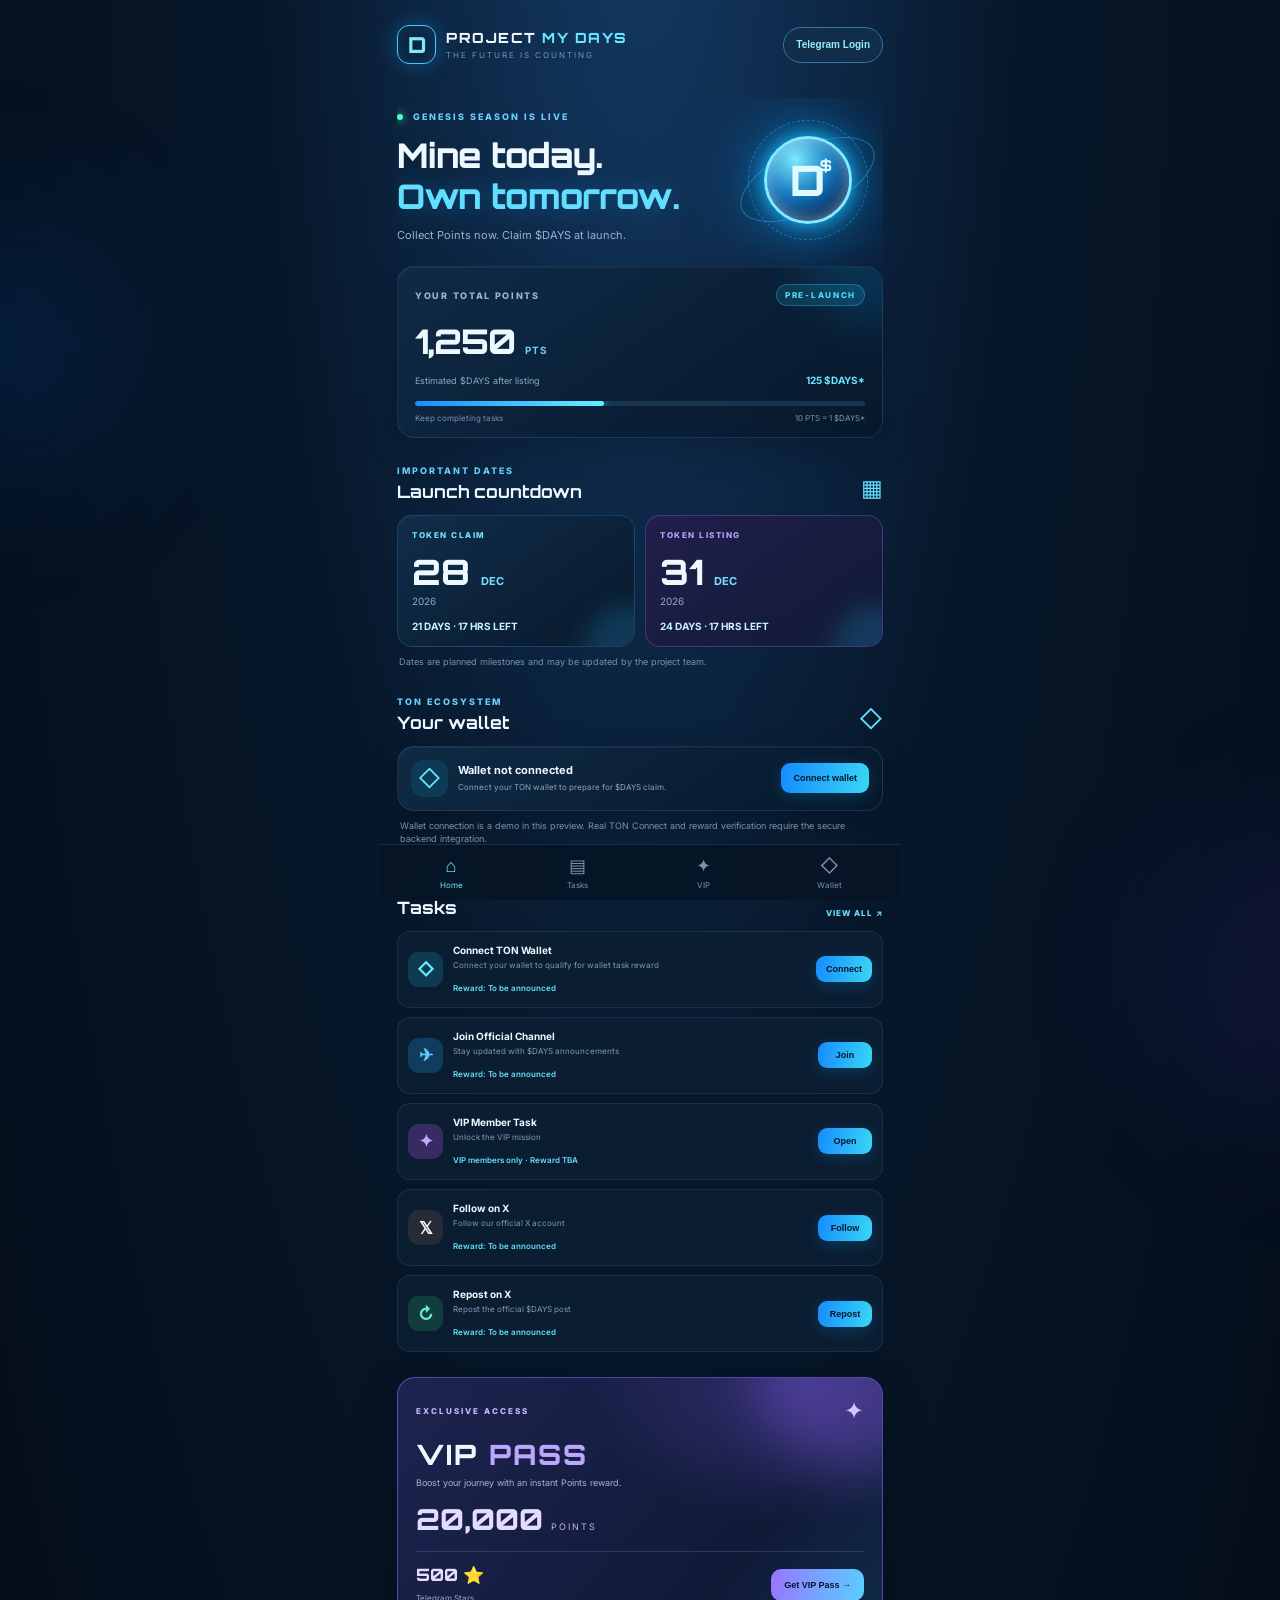
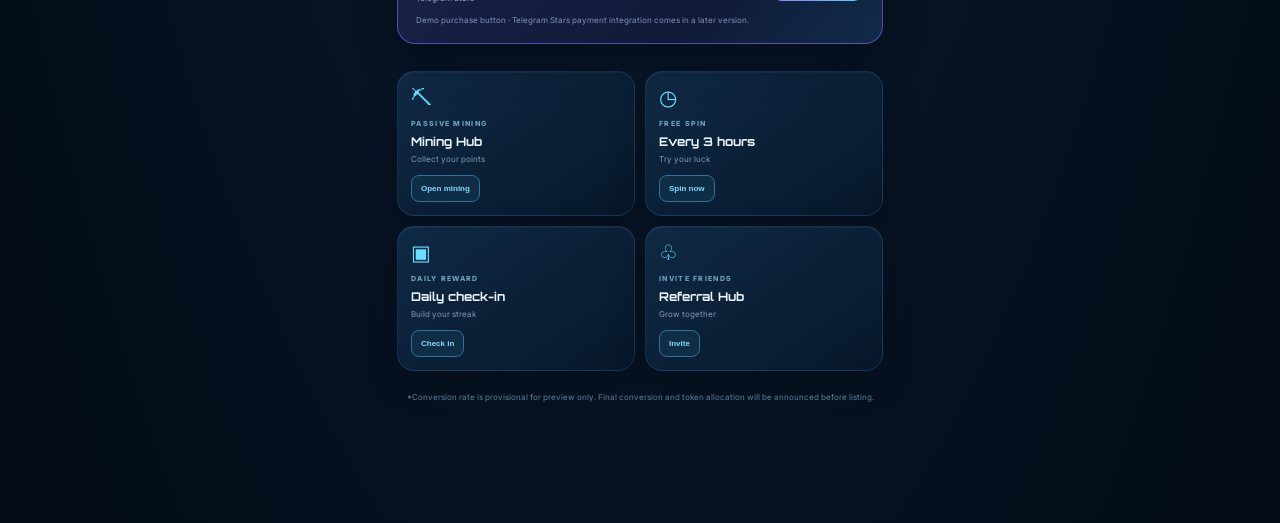
==== index.html @ 52add080 "Add files via upload" ====
<!doctype html>
<html lang="en">
<head>
  <meta charset="utf-8">
  <meta name="viewport" content="width=device-width,initial-scale=1,viewport-fit=cover">
  <meta name="theme-color" content="#071426">
  <title>Project MY DAYS — $DAYS</title>
  <script src="https://telegram.org/js/telegram-web-app.js?65"></script>
  <link rel="preconnect" href="https://fonts.googleapis.com">
  <link rel="preconnect" href="https://fonts.gstatic.com" crossorigin>
  <link href="https://fonts.googleapis.com/css2?family=Orbitron:wght@500;600;700;800&family=Inter:wght@400;500;600;700;800&display=swap" rel="stylesheet">
  <style>
*{box-sizing:border-box} :root{--bg:#061222;--panel:#0b1d33;--panel2:#102743;--line:rgba(105,177,255,.15);--blue:#36baff;--cyan:#64e7ff;--text:#eef8ff;--muted:#91a9c2;--purple:#8c6bff} body{margin:0;background:radial-gradient(ellipse at 50% -10%,#143b66 0%,#07172a 42%,#040c17 100%);color:var(--text);font-family:Inter,Arial,sans-serif;min-height:100vh;overflow-x:hidden}.ambient{position:fixed;border-radius:50%;filter:blur(90px);opacity:.17;pointer-events:none}.ambient-a{width:230px;height:230px;background:#087bff;top:230px;left:-120px}.ambient-b{width:250px;height:250px;background:#5b42e8;right:-150px;top:850px}.app-shell{width:min(100%,520px);margin:auto;padding:18px 17px 100px;position:relative}.topbar{display:flex;align-items:center;justify-content:space-between;margin-bottom:24px}.brand{display:flex;gap:10px;align-items:center}.brand-mark{width:39px;height:39px;border:1px solid #47c9ff;border-radius:12px;display:grid;place-items:center;font:800 22px Orbitron;color:#7ceaff;box-shadow:0 0 22px #16aaff55,inset 0 0 15px #16aaff22}.brand-name{font:800 14px Orbitron;letter-spacing:1.5px}.brand-name span{color:var(--cyan)}.brand-sub{font-size:8px;letter-spacing:2px;color:#7395b7;margin-top:4px}.avatar{width:auto;min-width:76px;height:36px;padding:0 12px;border-radius:20px;border:1px solid #3476a6;background:#102d4a;color:#9beaff;font-size:10px;font-weight:800}.hero{display:flex;align-items:center;min-height:168px;position:relative;overflow:hidden}.hero-copy{z-index:2}.eyebrow{font-size:9px;letter-spacing:2px;font-weight:800;color:#69cfff}.live-dot{display:inline-block;width:6px;height:6px;border-radius:50%;background:#47ffbf;box-shadow:0 0 10px #47ffbf;margin-right:6px}.hero h1{font:800 29px/1.2 Orbitron;margin:13px 0 8px;letter-spacing:-1px}.hero h1 span{color:#62dfff;text-shadow:0 0 25px #25aaff55}.hero p{font-size:11px;color:#9ab2c9}.coin-art{position:absolute;right:-2px;top:4px;width:155px;height:155px;display:grid;place-items:center}.coin{width:88px;height:88px;border-radius:50%;display:grid;place-items:center;position:relative;z-index:2;font:800 42px Orbitron;color:#dffaff;background:radial-gradient(circle at 35% 25%,#7ceaff,#1375bd 45%,#092b5b 75%);border:3px solid #83eaff;box-shadow:0 0 20px #18bfff,0 0 55px #168dff66,inset 0 0 16px #d7fbff88}.coin span{font-size:15px;position:absolute;right:17px;top:17px}.coin-ring{position:absolute;border:1px solid #4acfff66;border-radius:50%;transform:rotate(-25deg)}.ring-one{width:145px;height:65px}.ring-two{width:120px;height:120px;border-style:dashed;animation:spin 18s linear infinite}.coin-glow{position:absolute;width:95px;height:95px;border-radius:50%;background:#00aaff;filter:blur(42px);opacity:.55}@keyframes spin{to{transform:rotate(335deg)}}.panel{background:linear-gradient(145deg,rgba(16,43,70,.96),rgba(7,24,43,.96));border:1px solid var(--line);box-shadow:0 12px 35px #0003,inset 0 1px #ffffff09;border-radius:17px}.balance-card{padding:17px 17px 14px;position:relative;overflow:hidden}.balance-card:after{content:"";position:absolute;width:150px;height:150px;right:-70px;top:-90px;border-radius:50%;background:#00aaff22;filter:blur(20px)}.card-top,.balance-foot,.progress-label{display:flex;justify-content:space-between;align-items:center}.card-top{font-size:9px;letter-spacing:1.7px;color:#9bb5cc;font-weight:800}.pill{font-size:8px;color:#54e3ff;border:1px solid #2da9dc66;padding:5px 8px;border-radius:30px;background:#0d3951}.balance{font:800 34px Orbitron;margin:14px 0 12px;letter-spacing:-1px}.balance small{font:700 10px Inter;color:#6ecfff;letter-spacing:1px}.balance-foot{font-size:9px;color:#8fa9c1}.balance-foot strong{color:#68e5ff;font-size:10px}.progress{height:5px;border-radius:9px;background:#18344e;margin-top:15px;overflow:hidden}.progress i{display:block;height:100%;border-radius:9px;background:linear-gradient(90deg,#168dff,#65f0ff);box-shadow:0 0 12px #39caff}.progress-label{font-size:8px;color:#7895b1;margin-top:7px}.section{margin-top:27px}.section-heading{display:flex;justify-content:space-between;align-items:end;margin-bottom:13px}.section-heading h2{font:700 17px Orbitron;margin:5px 0 0}.calendar-icon,.ton-symbol{font-size:23px;color:#5edfff}.countdown-grid{display:grid;grid-template-columns:1fr 1fr;gap:10px}.date-card{padding:14px;border-radius:15px;position:relative;overflow:hidden;border:1px solid #3c9bdb44;background:linear-gradient(145deg,#102d4a,#09192b)}.date-card:after{content:"";position:absolute;width:90px;height:90px;right:-40px;bottom:-50px;border-radius:50%;background:#28baff33;filter:blur(12px)}.date-card.listing{border-color:#8d70ff55;background:linear-gradient(145deg,#211f4c,#101a34)}.date-label{font-size:8px;font-weight:800;letter-spacing:1.5px;color:#79dfff}.listing .date-label{color:#b4a2ff}.date-day{font:800 35px Orbitron;margin-top:10px}.date-day small{font:700 11px Inter;color:#75dfff}.date-year{font-size:10px;color:#90a9c1;margin-top:1px}.date-count{font-size:10px;color:#c8f5ff;margin-top:13px;font-weight:700}.fineprint,.notice{font-size:9px;color:#7892aa;line-height:1.5}.fineprint{margin:8px 2px}.wallet-card{padding:13px;display:flex;align-items:center;justify-content:space-between;gap:8px}.wallet-left{display:flex;align-items:center;gap:10px;min-width:0}.wallet-icon{width:37px;height:37px;flex-shrink:0;display:grid;place-items:center;border-radius:12px;background:#0d3a55;color:#69e7ff;font-size:22px}.wallet-left strong{display:block;font-size:11px}.wallet-left small{display:block;font-size:8px;color:#8ca6bf;margin-top:5px;line-height:1.4}.primary-btn,.task-btn{border:0;border-radius:9px;padding:10px 12px;background:linear-gradient(100deg,#168bff,#39d7f4);color:#04182b;font-size:9px;font-weight:800;white-space:nowrap;box-shadow:0 4px 15px #0aaaff33}.notice{padding:8px 3px}.view-all{font-size:8px;letter-spacing:1px;color:#6bdfff;text-decoration:none;font-weight:800}.task-list{display:grid;gap:9px}.task-row{display:flex;align-items:center;gap:10px;padding:12px 10px;border-radius:13px;background:#0b1d31;border:1px solid #24435e88}.task-icon{width:35px;height:35px;flex-shrink:0;border-radius:11px;display:grid;place-items:center;font-size:17px;font-weight:800}.wallet-task{background:#0d3c52;color:#63e9ff}.tg-task{background:#103d5d;color:#5ecaff}.vip-task{background:#382b63;color:#c3a8ff}.x-task{background:#252b37;color:#fff}.repost-task{background:#123d3d;color:#69e9c5}.task-info{flex:1;min-width:0}.task-info strong{display:block;font-size:10px}.task-info small{display:block;color:#819bb4;font-size:8px;margin:4px 0;line-height:1.4}.task-info b{font-size:8px;color:#65dfff;font-weight:600}.task-btn{padding:8px 10px;min-width:54px}.vip-card{margin-top:25px;padding:18px;border-radius:18px;position:relative;overflow:hidden;border:1px solid #8a70ff88;background:radial-gradient(ellipse at 85% 5%,#6149b966,transparent 38%),linear-gradient(130deg,#1d2450,#101a37 70%,#102c49);box-shadow:0 15px 40px #0004}.vip-shine{position:absolute;right:-60px;top:-100px;width:190px;height:190px;border-radius:50%;background:#8d65ff44;filter:blur(25px)}.vip-top,.vip-bottom{display:flex;justify-content:space-between;align-items:center;position:relative}.vip-tag{font-size:8px;letter-spacing:2px;color:#c7b9ff;font-weight:800}.vip-star{font-size:24px;color:#d5c5ff}.vip-title{font:800 28px Orbitron;margin-top:12px;letter-spacing:2px}.vip-title span{color:#bca7ff}.vip-card p{font-size:9px;color:#a6b2d0;margin:5px 0 13px}.vip-reward{display:flex;align-items:baseline;gap:8px}.vip-reward strong{font:800 29px Orbitron;color:#e4dcff}.vip-reward span{font-size:9px;letter-spacing:2px;color:#c2b2ff}.vip-bottom{margin-top:14px;padding-top:12px;border-top:1px solid #b5a1ff33}.vip-bottom strong{display:block;font:800 17px Orbitron;color:#e5dcff}.vip-bottom small{font-size:8px;color:#9fa9ca}.vip-button{border:0;border-radius:10px;padding:11px 13px;background:linear-gradient(100deg,#9875ff,#58cfff);font-size:9px;font-weight:800;color:#0a1530}.vip-footnote{font-size:8px;color:#8291b9;margin-top:10px}.mini-grid{display:grid;grid-template-columns:1fr 1fr;gap:10px}.mini-card{padding:13px}.mini-icon{font-size:21px;color:#6bdfff;margin-bottom:9px}.mini-card small{display:block;color:#6d9fbd;font-size:7px;letter-spacing:1.3px;font-weight:800}.mini-card strong{display:block;font:700 12px Orbitron;margin-top:6px}.mini-card span{display:block;font-size:8px;color:#819bb4;margin:5px 0 11px}.outline-btn{background:#102d46;border:1px solid #2e7199;color:#81ddff;border-radius:8px;padding:8px 9px;font-size:8px;font-weight:700}.bottom-nav{position:fixed;bottom:0;left:50%;transform:translateX(-50%);width:min(100%,520px);display:flex;justify-content:space-around;padding:10px 8px calc(10px + env(safe-area-inset-bottom));background:#071526ee;backdrop-filter:blur(18px);border-top:1px solid #3b658455;z-index:5}.bottom-nav a{display:grid;gap:3px;justify-items:center;color:#7792ac;text-decoration:none;font-size:8px;min-width:52px}.bottom-nav a span{font-size:18px}.bottom-nav a.active{color:#6ce4ff}footer{text-align:center;font-size:8px;color:#607d98;line-height:1.5;margin:20px 8px}.toast{position:fixed;bottom:82px;left:50%;transform:translate(-50%,20px);opacity:0;pointer-events:none;background:#153753;border:1px solid #45b9e8;color:#e9faff;border-radius:10px;padding:11px 15px;font-size:10px;z-index:10;transition:.25s;max-width:90%;text-align:center}.toast.show{opacity:1;transform:translate(-50%,0)}.user-line{font-size:9px;color:#8ecfff;text-align:right;margin:-17px 0 15px;min-height:12px}.avatar:disabled{opacity:.65}@media(min-width:520px){.app-shell{padding-top:25px}.hero h1{font-size:34px}}
  
.account-age-card{margin:0 0 20px;padding:14px 15px;border:1px solid rgba(72,190,255,.28);border-radius:15px;background:linear-gradient(135deg,#0d2944,#0a1b30);box-shadow:0 8px 24px #0003}
.account-age-top{display:flex;justify-content:space-between;align-items:center;gap:8px}
.account-age-label{font-size:9px;letter-spacing:1.7px;color:#70d7ff;font-weight:800}
.account-age-est{font-size:8px;color:#f4c978;border:1px solid #8b6b36;border-radius:20px;padding:4px 7px}
.account-age-number{font:800 25px Orbitron,Arial,sans-serif;color:#e9faff;margin:9px 0 3px}
.account-age-number small{font:700 10px Inter,Arial,sans-serif;color:#83cce9}
.account-age-note{font-size:8px;color:#91a9c2;line-height:1.5}

  </style>
</head>
<body>
  <div class="ambient ambient-a"></div><div class="ambient ambient-b"></div>
  <main class="app-shell">
    <header class="topbar">
      <div class="brand"><div class="brand-mark">D</div><div><div class="brand-name">PROJECT <span>MY DAYS</span></div><div class="brand-sub">THE FUTURE IS COUNTING</div></div></div>
      <button class="avatar" id="telegram-login" aria-label="Telegram Login">Telegram Login</button>
    </header>
    <div class="user-line" id="user-line"></div>

    <section class="account-age-card" id="account-age-card" hidden>
      <div class="account-age-top"><span class="account-age-label">TELEGRAM ACCOUNT AGE</span><span class="account-age-est">ID ESTIMATE</span></div>
      <div class="account-age-number" id="account-age-value">Calculating…</div>
      <div class="account-age-note" id="account-age-note">Estimated from public Telegram ID reference points. Not an official Telegram creation date.</div>
    </section>


    <section class="hero">
      <div class="hero-copy"><div class="eyebrow"><span class="live-dot"></span> GENESIS SEASON IS LIVE</div>
        <h1>Mine today.<br><span>Own tomorrow.</span></h1>
        <p>Collect Points now. Claim $DAYS at launch.</p>
      </div>
      <div class="coin-art"><div class="coin-ring ring-one"></div><div class="coin-ring ring-two"></div><div class="coin">D<span>$</span></div><div class="coin-glow"></div></div>
    </section>

    <section class="balance-card panel">
      <div class="card-top"><span>YOUR TOTAL POINTS</span><span class="pill">PRE-LAUNCH</span></div>
      <div class="balance" id="points">1,250 <small>PTS</small></div>
      <div class="balance-foot"><span>Estimated $DAYS after listing</span><strong id="estimate">125 $DAYS*</strong></div>
      <div class="progress"><i style="width:42%"></i></div>
      <div class="progress-label"><span>Keep completing tasks</span><span>10 PTS = 1 $DAYS*</span></div>
    </section>

    <section class="section">
      <div class="section-heading"><div><div class="eyebrow">IMPORTANT DATES</div><h2>Launch countdown</h2></div><span class="calendar-icon">▦</span></div>
      <div class="countdown-grid">
        <article class="date-card claim"><div class="date-label">TOKEN CLAIM</div><div class="date-day">28 <small>DEC</small></div><div class="date-year">2026</div><div class="date-count" id="claim-count">Loading…</div></article>
        <article class="date-card listing"><div class="date-label">TOKEN LISTING</div><div class="date-day">31 <small>DEC</small></div><div class="date-year">2026</div><div class="date-count" id="listing-count">Loading…</div></article>
      </div>
      <p class="fineprint">Dates are planned milestones and may be updated by the project team.</p>
    </section>

    <section class="section" id="wallet">
      <div class="section-heading"><div><div class="eyebrow">TON ECOSYSTEM</div><h2>Your wallet</h2></div><span class="ton-symbol">◇</span></div>
      <div class="wallet-card panel">
        <div class="wallet-left"><div class="wallet-icon">◇</div><div><strong id="wallet-status">Wallet not connected</strong><small id="wallet-address">Connect your TON wallet to prepare for $DAYS claim.</small></div></div>
        <button class="primary-btn" id="wallet-btn">Connect wallet</button>
      </div>
      <div class="notice">Wallet connection is a demo in this preview. Real TON Connect and reward verification require the secure backend integration.</div>
    </section>

    <section class="section">
      <div class="section-heading"><div><div class="eyebrow">EARN MORE</div><h2>Tasks</h2></div><a href="#tasks" class="view-all">VIEW ALL ↗</a></div>
      <div class="task-list" id="tasks">
        <article class="task-row"><div class="task-icon wallet-task">◇</div><div class="task-info"><strong>Connect TON Wallet</strong><small>Connect your wallet to qualify for wallet task reward</small><b>Reward: To be announced</b></div><button class="task-btn" data-task="wallet">Connect</button></article>
        <article class="task-row"><div class="task-icon tg-task">✈</div><div class="task-info"><strong>Join Official Channel</strong><small>Stay updated with $DAYS announcements</small><b>Reward: To be announced</b></div><button class="task-btn" data-task="channel">Join</button></article>
        <article class="task-row"><div class="task-icon vip-task">✦</div><div class="task-info"><strong>VIP Member Task</strong><small>Unlock the VIP mission</small><b>VIP members only · Reward TBA</b></div><button class="task-btn" data-task="vip">Open</button></article>
        <article class="task-row"><div class="task-icon x-task">𝕏</div><div class="task-info"><strong>Follow on X</strong><small>Follow our official X account</small><b>Reward: To be announced</b></div><button class="task-btn" data-task="follow">Follow</button></article>
        <article class="task-row"><div class="task-icon repost-task">↻</div><div class="task-info"><strong>Repost on X</strong><small>Repost the official $DAYS post</small><b>Reward: To be announced</b></div><button class="task-btn" data-task="repost">Repost</button></article>
      </div>
    </section>

    <section class="vip-card" id="vip">
      <div class="vip-shine"></div><div class="vip-top"><span class="vip-tag">EXCLUSIVE ACCESS</span><span class="vip-star">✦</span></div>
      <div class="vip-title">VIP <span>PASS</span></div><p>Boost your journey with an instant Points reward.</p>
      <div class="vip-reward"><strong>20,000</strong><span>POINTS</span></div>
      <div class="vip-bottom"><div><strong>500 ⭐</strong><small>Telegram Stars</small></div><button id="vip-btn" class="vip-button">Get VIP Pass <span>→</span></button></div>
      <div class="vip-footnote">Demo purchase button · Telegram Stars payment integration comes in a later version.</div>
    </section>

    <section class="section mini-grid">
      <article class="mini-card panel"><div class="mini-icon">⛏</div><small>PASSIVE MINING</small><strong>Mining Hub</strong><span>Collect your points</span><button class="outline-btn" data-action="mining">Open mining</button></article>
      <article class="mini-card panel"><div class="mini-icon">◷</div><small>FREE SPIN</small><strong>Every 3 hours</strong><span>Try your luck</span><button class="outline-btn" data-action="spin">Spin now</button></article>
      <article class="mini-card panel"><div class="mini-icon">▣</div><small>DAILY REWARD</small><strong>Daily check-in</strong><span>Build your streak</span><button class="outline-btn" data-action="daily">Check in</button></article>
      <article class="mini-card panel"><div class="mini-icon">♧</div><small>INVITE FRIENDS</small><strong>Referral Hub</strong><span>Grow together</span><button class="outline-btn" data-action="referral">Invite</button></article>
    </section>

    <nav class="bottom-nav"><a class="active" href="#"><span>⌂</span>Home</a><a href="#tasks"><span>▤</span>Tasks</a><a href="#vip"><span>✦</span>VIP</a><a href="#wallet"><span>◇</span>Wallet</a></nav>
    <footer>*Conversion rate is provisional for preview only. Final conversion and token allocation will be announced before listing.</footer>
  </main>
  <div class="toast" id="toast"></div>
  <script>
const $=s=>document.querySelector(s);
let points=Number(localStorage.getItem("days_demo_points")||1250);
function renderPoints(){ $("#points").innerHTML=points.toLocaleString()+" <small>PTS</small>"; $("#estimate").textContent=Math.floor(points/10).toLocaleString()+" $DAYS*"; }
renderPoints();
function countdown(target,el){const d=new Date(target).getTime()-Date.now();if(d<=0){el.textContent="Milestone date reached";return;}const days=Math.floor(d/86400000),hours=Math.floor(d%86400000/3600000);el.textContent=`${days} DAYS · ${hours} HRS LEFT`;}
function updateDates(){countdown("2026-12-28T00:00:00+06:30",$("#claim-count"));countdown("2026-12-31T00:00:00+06:30",$("#listing-count"));}
updateDates();setInterval(updateDates,60000);
let toastTimer;function toast(msg){const t=$("#toast");t.textContent=msg;t.classList.add("show");clearTimeout(toastTimer);toastTimer=setTimeout(()=>t.classList.remove("show"),2600);}
$("#wallet-btn").addEventListener("click",()=>toast("TON Connect will be enabled in the backend integration."));
$("#vip-btn").addEventListener("click",()=>toast("VIP purchase: 500 Telegram Stars · Payment integration coming in a later version."));
document.querySelectorAll("[data-task]").forEach(b=>b.addEventListener("click",()=>{const messages={wallet:"Connect TON Wallet task selected. Real verification will be added later.",channel:"Official Channel link and membership verification will be added later.",vip:"VIP mission details will be available in the next update.",follow:"Official X follow link and verification will be added later.",repost:"Official X repost link and verification will be added later."};toast(messages[b.dataset.task]);}));
document.querySelectorAll("[data-action]").forEach(b=>b.addEventListener("click",()=>toast(({mining:"Mining hub demo selected.",spin:"Free Spin demo selected.",daily:"Daily check-in demo selected.",referral:"Referral hub demo selected."})[b.dataset.action])));

/* Telegram Mini App authentication */
const SUPABASE_FUNCTION_URL="https://ecxhxsbdatsrjgpvtjns.supabase.co/functions/v1/telegram-auth";
const SUPABASE_PUBLISHABLE_KEY="sb_publishable_xSMeJvXQpXE6pGpp6ptmQA_WxICDSo3";
const loginButton=$("#telegram-login");

const userLine=$("#user-line");
const accountAgeCard=$("#account-age-card");
const accountAgeValue=$("#account-age-value");
const accountAgeNote=$("#account-age-note");

function findEstimatedDate(payload){
  const seen=new Set();
  function walk(value){
    if(value==null) return null;
    if(typeof value==="string"){
      const match=value.match(/\b(20\d{2}|19\d{2})-(0[1-9]|1[0-2])-(0[1-9]|[12]\d|3[01])\b/);
      return match ? match[0] : null;
    }
    if(typeof value==="number"){
      if(value>1000000000 && value<1000000000000){
        const d=new Date(value*1000);
        if(!Number.isNaN(d.getTime()) && d.getUTCFullYear()>=2013) return d.toISOString().slice(0,10);
      }
      return null;
    }
    if(typeof value==="object" && !seen.has(value)){
      seen.add(value);
      for(const [key,val] of Object.entries(value)){
        if(/date|created|estimate|result|data|age/i.test(key)){
          const found=walk(val); if(found) return found;
        }
      }
      for(const val of Object.values(value)){
        const found=walk(val); if(found) return found;
      }
    }
    return null;
  }
  return walk(payload);
}

async function showEstimatedAccountAge(userId){
  if(!userId) return;
  accountAgeCard.hidden=false;
  accountAgeValue.textContent="Calculating…";
  accountAgeNote.textContent="Estimating from Telegram User ID reference data.";
  try{
    const apiUrl="https://wizardloop.com/CreationDate/api/?userid="+encodeURIComponent(String(userId));
    const response=await fetch(apiUrl,{method:"GET",headers:{"Accept":"application/json,text/plain"}});
    if(!response.ok) throw new Error("Estimate service unavailable");
    const raw=await response.text();
    let payload=raw;
    try{payload=JSON.parse(raw);}catch(_){}
    const estimatedDate=findEstimatedDate(payload);
    if(!estimatedDate) throw new Error("No estimate returned");
    const created=new Date(estimatedDate+"T00:00:00Z");
    const now=new Date();
    const ageDays=Math.max(0,Math.floor((Date.UTC(now.getUTCFullYear(),now.getUTCMonth(),now.getUTCDate())-created.getTime())/86400000));
    accountAgeValue.innerHTML=ageDays.toLocaleString()+" <small>DAYS</small>";
    accountAgeNote.textContent="Estimated creation date: "+estimatedDate+". This is an ID-based estimate, not an official Telegram date; it may be inaccurate.";
  }catch(error){
    console.warn("Account age estimate unavailable:",error);
    accountAgeValue.textContent="Unavailable";
    accountAgeNote.textContent="Could not retrieve an estimate right now. Your Telegram login is still successful.";
  }
}

function getTelegramApp(){return window.Telegram && window.Telegram.WebApp ? window.Telegram.WebApp : null;}
async function telegramLogin(){
  const tg=getTelegramApp();
  if(!tg || !tg.initData){
    toast("Please open MY DAYS from the Telegram Mini App.");
    return;
  }
  loginButton.disabled=true;
  loginButton.textContent="Checking…";
  try{
    tg.ready();
    const response=await fetch(SUPABASE_FUNCTION_URL,{
      method:"POST",
      headers:{
        "Content-Type":"application/json",
        "apikey":SUPABASE_PUBLISHABLE_KEY
      },
      body:JSON.stringify({initData:tg.initData})
    });
    const result=await response.json().catch(()=>({}));
    if(!response.ok){
      throw new Error(result.error || result.message || "Login failed ("+response.status+")");
    }
    const profile=result.profile || result.user || result.data?.profile || result.data?.user || {};
    const firstName=profile.first_name || profile.firstName || tg.initDataUnsafe?.user?.first_name || "Telegram user";
    const username=profile.username || tg.initDataUnsafe?.user?.username;
    const displayName=username ? firstName+" · @"+username : firstName;
    userLine.textContent="Logged in: "+displayName;
    await showEstimatedAccountAge(profile.telegram_id || profile.id || tg.initDataUnsafe?.user?.id);
    loginButton.textContent="Connected";
    toast("Telegram login successful.");
  }catch(error){
    console.error("Telegram login error:",error);
    toast(error.message || "Telegram login failed. Please try again.");
    loginButton.disabled=false;
    loginButton.textContent="Telegram Login";
  }
}
loginButton.addEventListener("click",telegramLogin);
if(getTelegramApp()){
  const tg=getTelegramApp();
  tg.ready();
  tg.expand();
  if(tg.initData){
    loginButton.textContent="Login to $DAYS";
  }
}
</script>
</body>
</html>
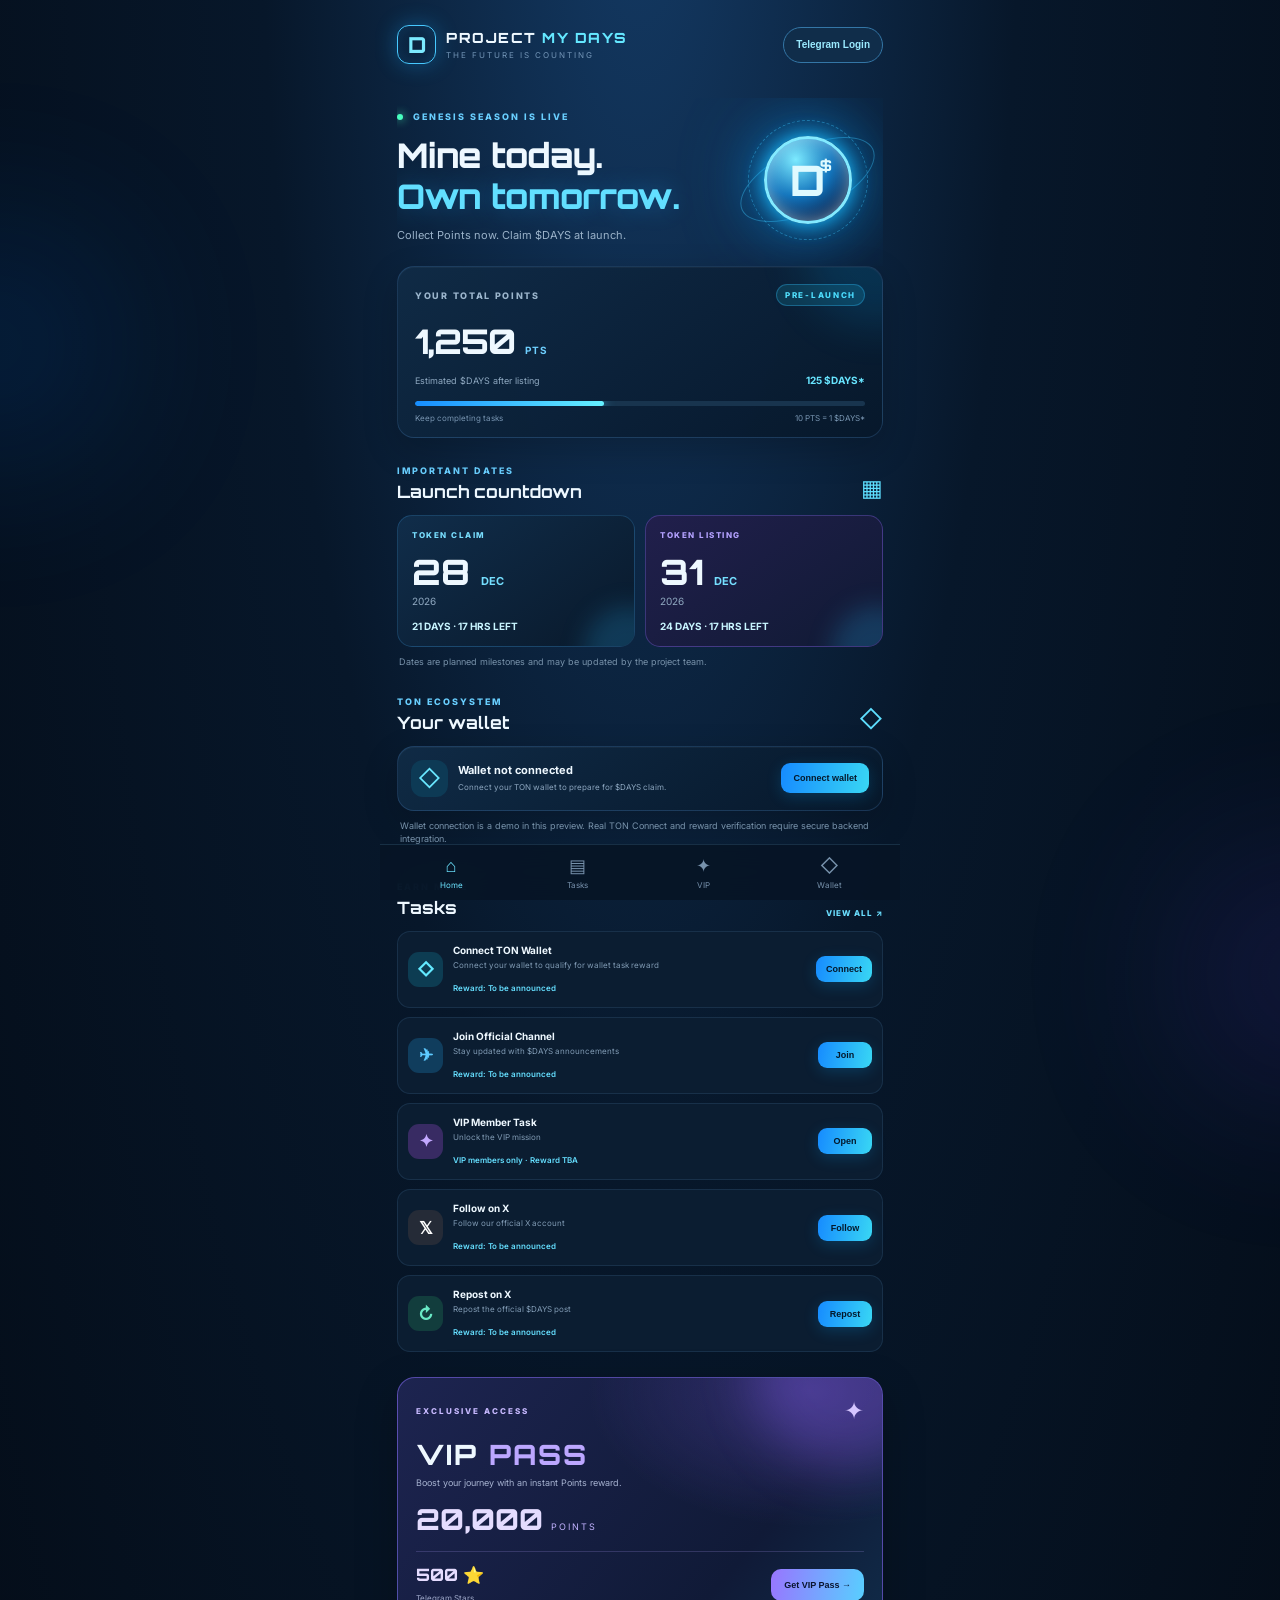
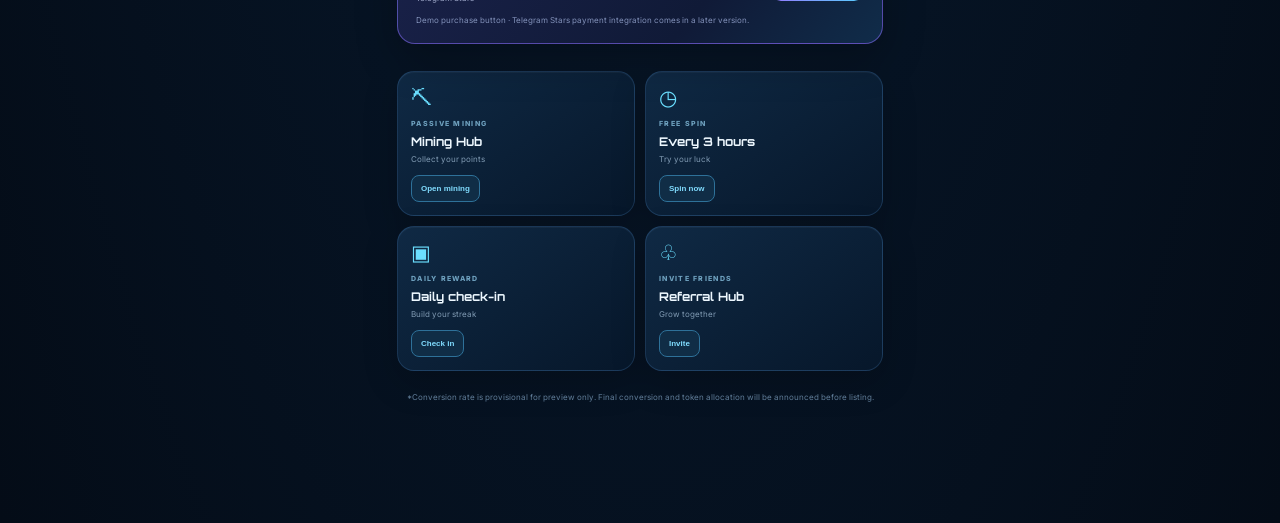
==== commit 5ef79c46: "Add files via upload" ====
--- a/index.html
+++ b/index.html
@@ -1,192 +1,228 @@
 <!doctype html>
 <html lang="en">
 <head>
-  <meta charset="utf-8">
-  <meta name="viewport" content="width=device-width,initial-scale=1,viewport-fit=cover">
-  <meta name="theme-color" content="#071426">
-  <title>Project MY DAYS — $DAYS</title>
-  <script src="https://telegram.org/js/telegram-web-app.js?65"></script>
-  <link rel="preconnect" href="https://fonts.googleapis.com">
-  <link rel="preconnect" href="https://fonts.gstatic.com" crossorigin>
-  <link href="https://fonts.googleapis.com/css2?family=Orbitron:wght@500;600;700;800&family=Inter:wght@400;500;600;700;800&display=swap" rel="stylesheet">
-  <style>
-*{box-sizing:border-box} :root{--bg:#061222;--panel:#0b1d33;--panel2:#102743;--line:rgba(105,177,255,.15);--blue:#36baff;--cyan:#64e7ff;--text:#eef8ff;--muted:#91a9c2;--purple:#8c6bff} body{margin:0;background:radial-gradient(ellipse at 50% -10%,#143b66 0%,#07172a 42%,#040c17 100%);color:var(--text);font-family:Inter,Arial,sans-serif;min-height:100vh;overflow-x:hidden}.ambient{position:fixed;border-radius:50%;filter:blur(90px);opacity:.17;pointer-events:none}.ambient-a{width:230px;height:230px;background:#087bff;top:230px;left:-120px}.ambient-b{width:250px;height:250px;background:#5b42e8;right:-150px;top:850px}.app-shell{width:min(100%,520px);margin:auto;padding:18px 17px 100px;position:relative}.topbar{display:flex;align-items:center;justify-content:space-between;margin-bottom:24px}.brand{display:flex;gap:10px;align-items:center}.brand-mark{width:39px;height:39px;border:1px solid #47c9ff;border-radius:12px;display:grid;place-items:center;font:800 22px Orbitron;color:#7ceaff;box-shadow:0 0 22px #16aaff55,inset 0 0 15px #16aaff22}.brand-name{font:800 14px Orbitron;letter-spacing:1.5px}.brand-name span{color:var(--cyan)}.brand-sub{font-size:8px;letter-spacing:2px;color:#7395b7;margin-top:4px}.avatar{width:auto;min-width:76px;height:36px;padding:0 12px;border-radius:20px;border:1px solid #3476a6;background:#102d4a;color:#9beaff;font-size:10px;font-weight:800}.hero{display:flex;align-items:center;min-height:168px;position:relative;overflow:hidden}.hero-copy{z-index:2}.eyebrow{font-size:9px;letter-spacing:2px;font-weight:800;color:#69cfff}.live-dot{display:inline-block;width:6px;height:6px;border-radius:50%;background:#47ffbf;box-shadow:0 0 10px #47ffbf;margin-right:6px}.hero h1{font:800 29px/1.2 Orbitron;margin:13px 0 8px;letter-spacing:-1px}.hero h1 span{color:#62dfff;text-shadow:0 0 25px #25aaff55}.hero p{font-size:11px;color:#9ab2c9}.coin-art{position:absolute;right:-2px;top:4px;width:155px;height:155px;display:grid;place-items:center}.coin{width:88px;height:88px;border-radius:50%;display:grid;place-items:center;position:relative;z-index:2;font:800 42px Orbitron;color:#dffaff;background:radial-gradient(circle at 35% 25%,#7ceaff,#1375bd 45%,#092b5b 75%);border:3px solid #83eaff;box-shadow:0 0 20px #18bfff,0 0 55px #168dff66,inset 0 0 16px #d7fbff88}.coin span{font-size:15px;position:absolute;right:17px;top:17px}.coin-ring{position:absolute;border:1px solid #4acfff66;border-radius:50%;transform:rotate(-25deg)}.ring-one{width:145px;height:65px}.ring-two{width:120px;height:120px;border-style:dashed;animation:spin 18s linear infinite}.coin-glow{position:absolute;width:95px;height:95px;border-radius:50%;background:#00aaff;filter:blur(42px);opacity:.55}@keyframes spin{to{transform:rotate(335deg)}}.panel{background:linear-gradient(145deg,rgba(16,43,70,.96),rgba(7,24,43,.96));border:1px solid var(--line);box-shadow:0 12px 35px #0003,inset 0 1px #ffffff09;border-radius:17px}.balance-card{padding:17px 17px 14px;position:relative;overflow:hidden}.balance-card:after{content:"";position:absolute;width:150px;height:150px;right:-70px;top:-90px;border-radius:50%;background:#00aaff22;filter:blur(20px)}.card-top,.balance-foot,.progress-label{display:flex;justify-content:space-between;align-items:center}.card-top{font-size:9px;letter-spacing:1.7px;color:#9bb5cc;font-weight:800}.pill{font-size:8px;color:#54e3ff;border:1px solid #2da9dc66;padding:5px 8px;border-radius:30px;background:#0d3951}.balance{font:800 34px Orbitron;margin:14px 0 12px;letter-spacing:-1px}.balance small{font:700 10px Inter;color:#6ecfff;letter-spacing:1px}.balance-foot{font-size:9px;color:#8fa9c1}.balance-foot strong{color:#68e5ff;font-size:10px}.progress{height:5px;border-radius:9px;background:#18344e;margin-top:15px;overflow:hidden}.progress i{display:block;height:100%;border-radius:9px;background:linear-gradient(90deg,#168dff,#65f0ff);box-shadow:0 0 12px #39caff}.progress-label{font-size:8px;color:#7895b1;margin-top:7px}.section{margin-top:27px}.section-heading{display:flex;justify-content:space-between;align-items:end;margin-bottom:13px}.section-heading h2{font:700 17px Orbitron;margin:5px 0 0}.calendar-icon,.ton-symbol{font-size:23px;color:#5edfff}.countdown-grid{display:grid;grid-template-columns:1fr 1fr;gap:10px}.date-card{padding:14px;border-radius:15px;position:relative;overflow:hidden;border:1px solid #3c9bdb44;background:linear-gradient(145deg,#102d4a,#09192b)}.date-card:after{content:"";position:absolute;width:90px;height:90px;right:-40px;bottom:-50px;border-radius:50%;background:#28baff33;filter:blur(12px)}.date-card.listing{border-color:#8d70ff55;background:linear-gradient(145deg,#211f4c,#101a34)}.date-label{font-size:8px;font-weight:800;letter-spacing:1.5px;color:#79dfff}.listing .date-label{color:#b4a2ff}.date-day{font:800 35px Orbitron;margin-top:10px}.date-day small{font:700 11px Inter;color:#75dfff}.date-year{font-size:10px;color:#90a9c1;margin-top:1px}.date-count{font-size:10px;color:#c8f5ff;margin-top:13px;font-weight:700}.fineprint,.notice{font-size:9px;color:#7892aa;line-height:1.5}.fineprint{margin:8px 2px}.wallet-card{padding:13px;display:flex;align-items:center;justify-content:space-between;gap:8px}.wallet-left{display:flex;align-items:center;gap:10px;min-width:0}.wallet-icon{width:37px;height:37px;flex-shrink:0;display:grid;place-items:center;border-radius:12px;background:#0d3a55;color:#69e7ff;font-size:22px}.wallet-left strong{display:block;font-size:11px}.wallet-left small{display:block;font-size:8px;color:#8ca6bf;margin-top:5px;line-height:1.4}.primary-btn,.task-btn{border:0;border-radius:9px;padding:10px 12px;background:linear-gradient(100deg,#168bff,#39d7f4);color:#04182b;font-size:9px;font-weight:800;white-space:nowrap;box-shadow:0 4px 15px #0aaaff33}.notice{padding:8px 3px}.view-all{font-size:8px;letter-spacing:1px;color:#6bdfff;text-decoration:none;font-weight:800}.task-list{display:grid;gap:9px}.task-row{display:flex;align-items:center;gap:10px;padding:12px 10px;border-radius:13px;background:#0b1d31;border:1px solid #24435e88}.task-icon{width:35px;height:35px;flex-shrink:0;border-radius:11px;display:grid;place-items:center;font-size:17px;font-weight:800}.wallet-task{background:#0d3c52;color:#63e9ff}.tg-task{background:#103d5d;color:#5ecaff}.vip-task{background:#382b63;color:#c3a8ff}.x-task{background:#252b37;color:#fff}.repost-task{background:#123d3d;color:#69e9c5}.task-info{flex:1;min-width:0}.task-info strong{display:block;font-size:10px}.task-info small{display:block;color:#819bb4;font-size:8px;margin:4px 0;line-height:1.4}.task-info b{font-size:8px;color:#65dfff;font-weight:600}.task-btn{padding:8px 10px;min-width:54px}.vip-card{margin-top:25px;padding:18px;border-radius:18px;position:relative;overflow:hidden;border:1px solid #8a70ff88;background:radial-gradient(ellipse at 85% 5%,#6149b966,transparent 38%),linear-gradient(130deg,#1d2450,#101a37 70%,#102c49);box-shadow:0 15px 40px #0004}.vip-shine{position:absolute;right:-60px;top:-100px;width:190px;height:190px;border-radius:50%;background:#8d65ff44;filter:blur(25px)}.vip-top,.vip-bottom{display:flex;justify-content:space-between;align-items:center;position:relative}.vip-tag{font-size:8px;letter-spacing:2px;color:#c7b9ff;font-weight:800}.vip-star{font-size:24px;color:#d5c5ff}.vip-title{font:800 28px Orbitron;margin-top:12px;letter-spacing:2px}.vip-title span{color:#bca7ff}.vip-card p{font-size:9px;color:#a6b2d0;margin:5px 0 13px}.vip-reward{display:flex;align-items:baseline;gap:8px}.vip-reward strong{font:800 29px Orbitron;color:#e4dcff}.vip-reward span{font-size:9px;letter-spacing:2px;color:#c2b2ff}.vip-bottom{margin-top:14px;padding-top:12px;border-top:1px solid #b5a1ff33}.vip-bottom strong{display:block;font:800 17px Orbitron;color:#e5dcff}.vip-bottom small{font-size:8px;color:#9fa9ca}.vip-button{border:0;border-radius:10px;padding:11px 13px;background:linear-gradient(100deg,#9875ff,#58cfff);font-size:9px;font-weight:800;color:#0a1530}.vip-footnote{font-size:8px;color:#8291b9;margin-top:10px}.mini-grid{display:grid;grid-template-columns:1fr 1fr;gap:10px}.mini-card{padding:13px}.mini-icon{font-size:21px;color:#6bdfff;margin-bottom:9px}.mini-card small{display:block;color:#6d9fbd;font-size:7px;letter-spacing:1.3px;font-weight:800}.mini-card strong{display:block;font:700 12px Orbitron;margin-top:6px}.mini-card span{display:block;font-size:8px;color:#819bb4;margin:5px 0 11px}.outline-btn{background:#102d46;border:1px solid #2e7199;color:#81ddff;border-radius:8px;padding:8px 9px;font-size:8px;font-weight:700}.bottom-nav{position:fixed;bottom:0;left:50%;transform:translateX(-50%);width:min(100%,520px);display:flex;justify-content:space-around;padding:10px 8px calc(10px + env(safe-area-inset-bottom));background:#071526ee;backdrop-filter:blur(18px);border-top:1px solid #3b658455;z-index:5}.bottom-nav a{display:grid;gap:3px;justify-items:center;color:#7792ac;text-decoration:none;font-size:8px;min-width:52px}.bottom-nav a span{font-size:18px}.bottom-nav a.active{color:#6ce4ff}footer{text-align:center;font-size:8px;color:#607d98;line-height:1.5;margin:20px 8px}.toast{position:fixed;bottom:82px;left:50%;transform:translate(-50%,20px);opacity:0;pointer-events:none;background:#153753;border:1px solid #45b9e8;color:#e9faff;border-radius:10px;padding:11px 15px;font-size:10px;z-index:10;transition:.25s;max-width:90%;text-align:center}.toast.show{opacity:1;transform:translate(-50%,0)}.user-line{font-size:9px;color:#8ecfff;text-align:right;margin:-17px 0 15px;min-height:12px}.avatar:disabled{opacity:.65}@media(min-width:520px){.app-shell{padding-top:25px}.hero h1{font-size:34px}}
-  
+<meta charset="utf-8">
+<meta name="viewport" content="width=device-width,initial-scale=1,viewport-fit=cover">
+<meta name="theme-color" content="#071426">
+<title>Project MY DAYS — $DAYS</title>
+<script src="https://telegram.org/js/telegram-web-app.js?65"></script>
+<link rel="preconnect" href="https://fonts.googleapis.com">
+<link rel="preconnect" href="https://fonts.gstatic.com" crossorigin>
+<link href="https://fonts.googleapis.com/css2?family=Orbitron:wght@500;600;700;800&family=Inter:wght@400;500;600;700;800&display=swap" rel="stylesheet">
+<style>
+*{box-sizing:border-box}
+:root{--bg:#061222;--panel:#0b1d33;--line:rgba(105,177,255,.18);--blue:#36baff;--cyan:#64e7ff;--text:#eef8ff;--muted:#91a9c2;--purple:#8c6bff}
+body{margin:0;background:radial-gradient(ellipse at 50% -10%,#143b66 0%,#07172a 42%,#040c17 100%);color:var(--text);font-family:Inter,Arial,sans-serif;min-height:100vh;overflow-x:hidden}
+.ambient{position:fixed;border-radius:50%;filter:blur(90px);opacity:.17;pointer-events:none}.ambient-a{width:230px;height:230px;background:#087bff;top:230px;left:-120px}.ambient-b{width:250px;height:250px;background:#5b42e8;right:-150px;top:850px}
+.app-shell{width:min(100%,520px);margin:auto;padding:18px 17px 100px;position:relative}
+.topbar{display:flex;align-items:center;justify-content:space-between;margin-bottom:24px}.brand{display:flex;gap:10px;align-items:center}.brand-mark{width:39px;height:39px;border:1px solid #47c9ff;border-radius:12px;display:grid;place-items:center;font:800 22px Orbitron;color:#7ceaff;box-shadow:0 0 22px #16aaff55,inset 0 0 15px #16aaff22}.brand-name{font:800 14px Orbitron;letter-spacing:1.5px}.brand-name span{color:var(--cyan)}.brand-sub{font-size:8px;letter-spacing:2px;color:#7395b7;margin-top:4px}
+.avatar{min-width:82px;height:36px;padding:0 12px;border-radius:20px;border:1px solid #3476a6;background:#102d4a;color:#9beaff;font-size:10px;font-weight:800}.avatar:disabled{opacity:.65}
+.user-line{font-size:9px;color:#8ecfff;text-align:right;margin:-17px 0 15px;min-height:12px}
 .account-age-card{margin:0 0 20px;padding:14px 15px;border:1px solid rgba(72,190,255,.28);border-radius:15px;background:linear-gradient(135deg,#0d2944,#0a1b30);box-shadow:0 8px 24px #0003}
-.account-age-top{display:flex;justify-content:space-between;align-items:center;gap:8px}
-.account-age-label{font-size:9px;letter-spacing:1.7px;color:#70d7ff;font-weight:800}
-.account-age-est{font-size:8px;color:#f4c978;border:1px solid #8b6b36;border-radius:20px;padding:4px 7px}
-.account-age-number{font:800 25px Orbitron,Arial,sans-serif;color:#e9faff;margin:9px 0 3px}
-.account-age-number small{font:700 10px Inter,Arial,sans-serif;color:#83cce9}
-.account-age-note{font-size:8px;color:#91a9c2;line-height:1.5}
-
-  </style>
+.account-age-top{display:flex;justify-content:space-between;align-items:center;gap:8px}.account-age-label{font-size:9px;letter-spacing:1.7px;color:#70d7ff;font-weight:800}.account-age-est{font-size:8px;color:#f4c978;border:1px solid #8b6b36;border-radius:20px;padding:4px 7px}.account-age-number{font:800 25px Orbitron,Arial,sans-serif;color:#e9faff;margin:9px 0 3px}.account-age-number small{font:700 10px Inter,Arial,sans-serif;color:#83cce9}.account-age-note{font-size:8px;color:#91a9c2;line-height:1.5}
+.hero{display:flex;align-items:center;min-height:168px;position:relative;overflow:hidden}.hero-copy{z-index:2}.eyebrow{font-size:9px;letter-spacing:2px;font-weight:800;color:#69cfff}.live-dot{display:inline-block;width:6px;height:6px;border-radius:50%;background:#47ffbf;box-shadow:0 0 10px #47ffbf;margin-right:6px}.hero h1{font:800 29px/1.2 Orbitron;margin:13px 0 8px;letter-spacing:-1px}.hero h1 span{color:#62dfff;text-shadow:0 0 25px #25aaff55}.hero p{font-size:11px;color:#9ab2c9}
+.coin-art{position:absolute;right:-2px;top:4px;width:155px;height:155px;display:grid;place-items:center}.coin{width:88px;height:88px;border-radius:50%;display:grid;place-items:center;position:relative;z-index:2;font:800 42px Orbitron;color:#dffaff;background:radial-gradient(circle at 35% 25%,#7ceaff,#1375bd 45%,#092b5b 75%);border:3px solid #83eaff;box-shadow:0 0 20px #18bfff,0 0 55px #168dff66,inset 0 0 16px #d7fbff88}.coin span{font-size:15px;position:absolute;right:17px;top:17px}.coin-ring{position:absolute;border:1px solid #4acfff66;border-radius:50%;transform:rotate(-25deg)}.ring-one{width:145px;height:65px}.ring-two{width:120px;height:120px;border-style:dashed;animation:spin 18s linear infinite}.coin-glow{position:absolute;width:95px;height:95px;border-radius:50%;background:#00aaff;filter:blur(42px);opacity:.55}@keyframes spin{to{transform:rotate(335deg)}}
+.panel{background:linear-gradient(145deg,rgba(16,43,70,.96),rgba(7,24,43,.96));border:1px solid var(--line);box-shadow:0 12px 35px #0003,inset 0 1px #ffffff09;border-radius:17px}.balance-card{padding:17px 17px 14px;position:relative;overflow:hidden}.balance-card:after{content:"";position:absolute;width:150px;height:150px;right:-70px;top:-90px;border-radius:50%;background:#00aaff22;filter:blur(20px)}.card-top,.balance-foot,.progress-label{display:flex;justify-content:space-between;align-items:center}.card-top{font-size:9px;letter-spacing:1.7px;color:#9bb5cc;font-weight:800}.pill{font-size:8px;color:#54e3ff;border:1px solid #2da9dc66;padding:5px 8px;border-radius:30px;background:#0d3951}.balance{font:800 34px Orbitron;margin:14px 0 12px;letter-spacing:-1px}.balance small{font:700 10px Inter;color:#6ecfff;letter-spacing:1px}.balance-foot{font-size:9px;color:#8fa9c1}.balance-foot strong{color:#68e5ff;font-size:10px}.progress{height:5px;border-radius:9px;background:#18344e;margin-top:15px;overflow:hidden}.progress i{display:block;height:100%;border-radius:9px;background:linear-gradient(90deg,#168dff,#65f0ff);box-shadow:0 0 12px #39caff}.progress-label{font-size:8px;color:#7895b1;margin-top:7px}
+.section{margin-top:27px}.section-heading{display:flex;justify-content:space-between;align-items:end;margin-bottom:13px}.section-heading h2{font:700 17px Orbitron;margin:5px 0 0}.calendar-icon,.ton-symbol{font-size:23px;color:#5edfff}.countdown-grid{display:grid;grid-template-columns:1fr 1fr;gap:10px}.date-card{padding:14px;border-radius:15px;position:relative;overflow:hidden;border:1px solid #3c9bdb44;background:linear-gradient(145deg,#102d4a,#09192b)}.date-card:after{content:"";position:absolute;width:90px;height:90px;right:-40px;bottom:-50px;border-radius:50%;background:#28baff33;filter:blur(12px)}.date-card.listing{border-color:#8d70ff55;background:linear-gradient(145deg,#211f4c,#101a34)}.date-label{font-size:8px;font-weight:800;letter-spacing:1.5px;color:#79dfff}.listing .date-label{color:#b4a2ff}.date-day{font:800 35px Orbitron;margin-top:10px}.date-day small{font:700 11px Inter;color:#75dfff}.date-year{font-size:10px;color:#90a9c1;margin-top:1px}.date-count{font-size:10px;color:#c8f5ff;margin-top:13px;font-weight:700}.fineprint,.notice{font-size:9px;color:#7892aa;line-height:1.5}.fineprint{margin:8px 2px}
+.wallet-card{padding:13px;display:flex;align-items:center;justify-content:space-between;gap:8px}.wallet-left{display:flex;align-items:center;gap:10px;min-width:0}.wallet-icon{width:37px;height:37px;flex-shrink:0;display:grid;place-items:center;border-radius:12px;background:#0d3a55;color:#69e7ff;font-size:22px}.wallet-left strong{display:block;font-size:11px}.wallet-left small{display:block;font-size:8px;color:#8ca6bf;margin-top:5px;line-height:1.4}.primary-btn,.task-btn{border:0;border-radius:9px;padding:10px 12px;background:linear-gradient(100deg,#168bff,#39d7f4);color:#04182b;font-size:9px;font-weight:800;white-space:nowrap;box-shadow:0 4px 15px #0aaaff33}.notice{padding:8px 3px}.view-all{font-size:8px;letter-spacing:1px;color:#6bdfff;text-decoration:none;font-weight:800}
+.task-list{display:grid;gap:9px}.task-row{display:flex;align-items:center;gap:10px;padding:12px 10px;border-radius:13px;background:#0b1d31;border:1px solid #24435e88}.task-icon{width:35px;height:35px;flex-shrink:0;border-radius:11px;display:grid;place-items:center;font-size:17px;font-weight:800}.wallet-task{background:#0d3c52;color:#63e9ff}.tg-task{background:#103d5d;color:#5ecaff}.vip-task{background:#382b63;color:#c3a8ff}.x-task{background:#252b37;color:#fff}.repost-task{background:#123d3d;color:#69e9c5}.task-info{flex:1;min-width:0}.task-info strong{display:block;font-size:10px}.task-info small{display:block;color:#819bb4;font-size:8px;margin:4px 0;line-height:1.4}.task-info b{font-size:8px;color:#65dfff;font-weight:600}.task-btn{padding:8px 10px;min-width:54px}
+.vip-card{margin-top:25px;padding:18px;border-radius:18px;position:relative;overflow:hidden;border:1px solid #8a70ff88;background:radial-gradient(ellipse at 85% 5%,#6149b966,transparent 38%),linear-gradient(130deg,#1d2450,#101a37 70%,#102c49);box-shadow:0 15px 40px #0004}.vip-shine{position:absolute;right:-60px;top:-100px;width:190px;height:190px;border-radius:50%;background:#8d65ff44;filter:blur(25px)}.vip-top,.vip-bottom{display:flex;justify-content:space-between;align-items:center;position:relative}.vip-tag{font-size:8px;letter-spacing:2px;color:#c7b9ff;font-weight:800}.vip-star{font-size:24px;color:#d5c5ff}.vip-title{font:800 28px Orbitron;margin-top:12px;letter-spacing:2px}.vip-title span{color:#bca7ff}.vip-card p{font-size:9px;color:#a6b2d0;margin:5px 0 13px}.vip-reward{display:flex;align-items:baseline;gap:8px}.vip-reward strong{font:800 29px Orbitron;color:#e4dcff}.vip-reward span{font-size:9px;letter-spacing:2px;color:#c2b2ff}.vip-bottom{margin-top:14px;padding-top:12px;border-top:1px solid #b5a1ff33}.vip-bottom strong{display:block;font:800 17px Orbitron;color:#e5dcff}.vip-bottom small{font-size:8px;color:#9fa9ca}.vip-button{border:0;border-radius:10px;padding:11px 13px;background:linear-gradient(100deg,#9875ff,#58cfff);font-size:9px;font-weight:800;color:#0a1530}.vip-footnote{font-size:8px;color:#8291b9;margin-top:10px}
+.mini-grid{display:grid;grid-template-columns:1fr 1fr;gap:10px}.mini-card{padding:13px}.mini-icon{font-size:21px;color:#6bdfff;margin-bottom:9px}.mini-card small{display:block;color:#6d9fbd;font-size:7px;letter-spacing:1.3px;font-weight:800}.mini-card strong{display:block;font:700 12px Orbitron;margin-top:6px}.mini-card span{display:block;font-size:8px;color:#819bb4;margin:5px 0 11px}.outline-btn{background:#102d46;border:1px solid #2e7199;color:#81ddff;border-radius:8px;padding:8px 9px;font-size:8px;font-weight:700}
+.bottom-nav{position:fixed;bottom:0;left:50%;transform:translateX(-50%);width:min(100%,520px);display:flex;justify-content:space-around;padding:10px 8px calc(10px + env(safe-area-inset-bottom));background:#071526ee;backdrop-filter:blur(18px);border-top:1px solid #3b658455;z-index:5}.bottom-nav a{display:grid;gap:3px;justify-items:center;color:#7792ac;text-decoration:none;font-size:8px;min-width:52px}.bottom-nav a span{font-size:18px}.bottom-nav a.active{color:#6ce4ff}
+footer{text-align:center;font-size:8px;color:#607d98;line-height:1.5;margin:20px 8px}.toast{position:fixed;bottom:82px;left:50%;transform:translate(-50%,20px);opacity:0;pointer-events:none;background:#153753;border:1px solid #45b9e8;color:#e9faff;border-radius:10px;padding:11px 15px;font-size:10px;z-index:10;transition:.25s;max-width:90%;text-align:center}.toast.show{opacity:1;transform:translate(-50%,0)}
+@media(min-width:520px){.app-shell{padding-top:25px}.hero h1{font-size:34px}}
+</style>
 </head>
 <body>
-  <div class="ambient ambient-a"></div><div class="ambient ambient-b"></div>
-  <main class="app-shell">
-    <header class="topbar">
-      <div class="brand"><div class="brand-mark">D</div><div><div class="brand-name">PROJECT <span>MY DAYS</span></div><div class="brand-sub">THE FUTURE IS COUNTING</div></div></div>
-      <button class="avatar" id="telegram-login" aria-label="Telegram Login">Telegram Login</button>
-    </header>
-    <div class="user-line" id="user-line"></div>
-
-    <section class="account-age-card" id="account-age-card" hidden>
-      <div class="account-age-top"><span class="account-age-label">TELEGRAM ACCOUNT AGE</span><span class="account-age-est">ID ESTIMATE</span></div>
-      <div class="account-age-number" id="account-age-value">Calculating…</div>
-      <div class="account-age-note" id="account-age-note">Estimated from public Telegram ID reference points. Not an official Telegram creation date.</div>
-    </section>
-
-
-    <section class="hero">
-      <div class="hero-copy"><div class="eyebrow"><span class="live-dot"></span> GENESIS SEASON IS LIVE</div>
-        <h1>Mine today.<br><span>Own tomorrow.</span></h1>
-        <p>Collect Points now. Claim $DAYS at launch.</p>
-      </div>
-      <div class="coin-art"><div class="coin-ring ring-one"></div><div class="coin-ring ring-two"></div><div class="coin">D<span>$</span></div><div class="coin-glow"></div></div>
-    </section>
-
-    <section class="balance-card panel">
-      <div class="card-top"><span>YOUR TOTAL POINTS</span><span class="pill">PRE-LAUNCH</span></div>
-      <div class="balance" id="points">1,250 <small>PTS</small></div>
-      <div class="balance-foot"><span>Estimated $DAYS after listing</span><strong id="estimate">125 $DAYS*</strong></div>
-      <div class="progress"><i style="width:42%"></i></div>
-      <div class="progress-label"><span>Keep completing tasks</span><span>10 PTS = 1 $DAYS*</span></div>
-    </section>
-
-    <section class="section">
-      <div class="section-heading"><div><div class="eyebrow">IMPORTANT DATES</div><h2>Launch countdown</h2></div><span class="calendar-icon">▦</span></div>
-      <div class="countdown-grid">
-        <article class="date-card claim"><div class="date-label">TOKEN CLAIM</div><div class="date-day">28 <small>DEC</small></div><div class="date-year">2026</div><div class="date-count" id="claim-count">Loading…</div></article>
-        <article class="date-card listing"><div class="date-label">TOKEN LISTING</div><div class="date-day">31 <small>DEC</small></div><div class="date-year">2026</div><div class="date-count" id="listing-count">Loading…</div></article>
-      </div>
-      <p class="fineprint">Dates are planned milestones and may be updated by the project team.</p>
-    </section>
-
-    <section class="section" id="wallet">
-      <div class="section-heading"><div><div class="eyebrow">TON ECOSYSTEM</div><h2>Your wallet</h2></div><span class="ton-symbol">◇</span></div>
-      <div class="wallet-card panel">
-        <div class="wallet-left"><div class="wallet-icon">◇</div><div><strong id="wallet-status">Wallet not connected</strong><small id="wallet-address">Connect your TON wallet to prepare for $DAYS claim.</small></div></div>
-        <button class="primary-btn" id="wallet-btn">Connect wallet</button>
-      </div>
-      <div class="notice">Wallet connection is a demo in this preview. Real TON Connect and reward verification require the secure backend integration.</div>
-    </section>
-
-    <section class="section">
-      <div class="section-heading"><div><div class="eyebrow">EARN MORE</div><h2>Tasks</h2></div><a href="#tasks" class="view-all">VIEW ALL ↗</a></div>
-      <div class="task-list" id="tasks">
-        <article class="task-row"><div class="task-icon wallet-task">◇</div><div class="task-info"><strong>Connect TON Wallet</strong><small>Connect your wallet to qualify for wallet task reward</small><b>Reward: To be announced</b></div><button class="task-btn" data-task="wallet">Connect</button></article>
-        <article class="task-row"><div class="task-icon tg-task">✈</div><div class="task-info"><strong>Join Official Channel</strong><small>Stay updated with $DAYS announcements</small><b>Reward: To be announced</b></div><button class="task-btn" data-task="channel">Join</button></article>
-        <article class="task-row"><div class="task-icon vip-task">✦</div><div class="task-info"><strong>VIP Member Task</strong><small>Unlock the VIP mission</small><b>VIP members only · Reward TBA</b></div><button class="task-btn" data-task="vip">Open</button></article>
-        <article class="task-row"><div class="task-icon x-task">𝕏</div><div class="task-info"><strong>Follow on X</strong><small>Follow our official X account</small><b>Reward: To be announced</b></div><button class="task-btn" data-task="follow">Follow</button></article>
-        <article class="task-row"><div class="task-icon repost-task">↻</div><div class="task-info"><strong>Repost on X</strong><small>Repost the official $DAYS post</small><b>Reward: To be announced</b></div><button class="task-btn" data-task="repost">Repost</button></article>
-      </div>
-    </section>
-
-    <section class="vip-card" id="vip">
-      <div class="vip-shine"></div><div class="vip-top"><span class="vip-tag">EXCLUSIVE ACCESS</span><span class="vip-star">✦</span></div>
-      <div class="vip-title">VIP <span>PASS</span></div><p>Boost your journey with an instant Points reward.</p>
-      <div class="vip-reward"><strong>20,000</strong><span>POINTS</span></div>
-      <div class="vip-bottom"><div><strong>500 ⭐</strong><small>Telegram Stars</small></div><button id="vip-btn" class="vip-button">Get VIP Pass <span>→</span></button></div>
-      <div class="vip-footnote">Demo purchase button · Telegram Stars payment integration comes in a later version.</div>
-    </section>
-
-    <section class="section mini-grid">
-      <article class="mini-card panel"><div class="mini-icon">⛏</div><small>PASSIVE MINING</small><strong>Mining Hub</strong><span>Collect your points</span><button class="outline-btn" data-action="mining">Open mining</button></article>
-      <article class="mini-card panel"><div class="mini-icon">◷</div><small>FREE SPIN</small><strong>Every 3 hours</strong><span>Try your luck</span><button class="outline-btn" data-action="spin">Spin now</button></article>
-      <article class="mini-card panel"><div class="mini-icon">▣</div><small>DAILY REWARD</small><strong>Daily check-in</strong><span>Build your streak</span><button class="outline-btn" data-action="daily">Check in</button></article>
-      <article class="mini-card panel"><div class="mini-icon">♧</div><small>INVITE FRIENDS</small><strong>Referral Hub</strong><span>Grow together</span><button class="outline-btn" data-action="referral">Invite</button></article>
-    </section>
-
-    <nav class="bottom-nav"><a class="active" href="#"><span>⌂</span>Home</a><a href="#tasks"><span>▤</span>Tasks</a><a href="#vip"><span>✦</span>VIP</a><a href="#wallet"><span>◇</span>Wallet</a></nav>
-    <footer>*Conversion rate is provisional for preview only. Final conversion and token allocation will be announced before listing.</footer>
-  </main>
-  <div class="toast" id="toast"></div>
-  <script>
+<div class="ambient ambient-a"></div><div class="ambient ambient-b"></div>
+<main class="app-shell">
+<header class="topbar">
+  <div class="brand"><div class="brand-mark">D</div><div><div class="brand-name">PROJECT <span>MY DAYS</span></div><div class="brand-sub">THE FUTURE IS COUNTING</div></div></div>
+  <button class="avatar" id="telegram-login" aria-label="Telegram Login">Telegram Login</button>
+</header>
+<div class="user-line" id="user-line"></div>
+
+<section class="account-age-card" id="account-age-card" hidden>
+  <div class="account-age-top"><span class="account-age-label">TELEGRAM ACCOUNT AGE</span><span class="account-age-est">ID ESTIMATE</span></div>
+  <div class="account-age-number" id="account-age-value">Calculating…</div>
+  <div class="account-age-note" id="account-age-note">Estimated from Telegram ID reference ranges. Not an official Telegram creation date.</div>
+</section>
+
+<section class="hero">
+  <div class="hero-copy"><div class="eyebrow"><span class="live-dot"></span> GENESIS SEASON IS LIVE</div><h1>Mine today.<br><span>Own tomorrow.</span></h1><p>Collect Points now. Claim $DAYS at launch.</p></div>
+  <div class="coin-art"><div class="coin-ring ring-one"></div><div class="coin-ring ring-two"></div><div class="coin">D<span>$</span></div><div class="coin-glow"></div></div>
+</section>
+
+<section class="balance-card panel">
+  <div class="card-top"><span>YOUR TOTAL POINTS</span><span class="pill">PRE-LAUNCH</span></div>
+  <div class="balance" id="points">1,250 <small>PTS</small></div>
+  <div class="balance-foot"><span>Estimated $DAYS after listing</span><strong id="estimate">125 $DAYS*</strong></div>
+  <div class="progress"><i style="width:42%"></i></div><div class="progress-label"><span>Keep completing tasks</span><span>10 PTS = 1 $DAYS*</span></div>
+</section>
+
+<section class="section">
+  <div class="section-heading"><div><div class="eyebrow">IMPORTANT DATES</div><h2>Launch countdown</h2></div><span class="calendar-icon">▦</span></div>
+  <div class="countdown-grid">
+    <article class="date-card claim"><div class="date-label">TOKEN CLAIM</div><div class="date-day">28 <small>DEC</small></div><div class="date-year">2026</div><div class="date-count" id="claim-count">Loading…</div></article>
+    <article class="date-card listing"><div class="date-label">TOKEN LISTING</div><div class="date-day">31 <small>DEC</small></div><div class="date-year">2026</div><div class="date-count" id="listing-count">Loading…</div></article>
+  </div><p class="fineprint">Dates are planned milestones and may be updated by the project team.</p>
+</section>
+
+<section class="section" id="wallet">
+  <div class="section-heading"><div><div class="eyebrow">TON ECOSYSTEM</div><h2>Your wallet</h2></div><span class="ton-symbol">◇</span></div>
+  <div class="wallet-card panel"><div class="wallet-left"><div class="wallet-icon">◇</div><div><strong id="wallet-status">Wallet not connected</strong><small id="wallet-address">Connect your TON wallet to prepare for $DAYS claim.</small></div></div><button class="primary-btn" id="wallet-btn">Connect wallet</button></div>
+  <div class="notice">Wallet connection is a demo in this preview. Real TON Connect and reward verification require secure backend integration.</div>
+</section>
+
+<section class="section">
+  <div class="section-heading"><div><div class="eyebrow">EARN MORE</div><h2>Tasks</h2></div><a href="#tasks" class="view-all">VIEW ALL ↗</a></div>
+  <div class="task-list" id="tasks">
+    <article class="task-row"><div class="task-icon wallet-task">◇</div><div class="task-info"><strong>Connect TON Wallet</strong><small>Connect your wallet to qualify for wallet task reward</small><b>Reward: To be announced</b></div><button class="task-btn" data-task="wallet">Connect</button></article>
+    <article class="task-row"><div class="task-icon tg-task">✈</div><div class="task-info"><strong>Join Official Channel</strong><small>Stay updated with $DAYS announcements</small><b>Reward: To be announced</b></div><button class="task-btn" data-task="channel">Join</button></article>
+    <article class="task-row"><div class="task-icon vip-task">✦</div><div class="task-info"><strong>VIP Member Task</strong><small>Unlock the VIP mission</small><b>VIP members only · Reward TBA</b></div><button class="task-btn" data-task="vip">Open</button></article>
+    <article class="task-row"><div class="task-icon x-task">𝕏</div><div class="task-info"><strong>Follow on X</strong><small>Follow our official X account</small><b>Reward: To be announced</b></div><button class="task-btn" data-task="follow">Follow</button></article>
+    <article class="task-row"><div class="task-icon repost-task">↻</div><div class="task-info"><strong>Repost on X</strong><small>Repost the official $DAYS post</small><b>Reward: To be announced</b></div><button class="task-btn" data-task="repost">Repost</button></article>
+  </div>
+</section>
+
+<section class="vip-card" id="vip">
+  <div class="vip-shine"></div><div class="vip-top"><span class="vip-tag">EXCLUSIVE ACCESS</span><span class="vip-star">✦</span></div>
+  <div class="vip-title">VIP <span>PASS</span></div><p>Boost your journey with an instant Points reward.</p>
+  <div class="vip-reward"><strong>20,000</strong><span>POINTS</span></div>
+  <div class="vip-bottom"><div><strong>500 ⭐</strong><small>Telegram Stars</small></div><button id="vip-btn" class="vip-button">Get VIP Pass <span>→</span></button></div>
+  <div class="vip-footnote">Demo purchase button · Telegram Stars payment integration comes in a later version.</div>
+</section>
+
+<section class="section mini-grid">
+  <article class="mini-card panel"><div class="mini-icon">⛏</div><small>PASSIVE MINING</small><strong>Mining Hub</strong><span>Collect your points</span><button class="outline-btn" data-action="mining">Open mining</button></article>
+  <article class="mini-card panel"><div class="mini-icon">◷</div><small>FREE SPIN</small><strong>Every 3 hours</strong><span>Try your luck</span><button class="outline-btn" data-action="spin">Spin now</button></article>
+  <article class="mini-card panel"><div class="mini-icon">▣</div><small>DAILY REWARD</small><strong>Daily check-in</strong><span>Build your streak</span><button class="outline-btn" data-action="daily">Check in</button></article>
+  <article class="mini-card panel"><div class="mini-icon">♧</div><small>INVITE FRIENDS</small><strong>Referral Hub</strong><span>Grow together</span><button class="outline-btn" data-action="referral">Invite</button></article>
+</section>
+<nav class="bottom-nav"><a class="active" href="#"><span>⌂</span>Home</a><a href="#tasks"><span>▤</span>Tasks</a><a href="#vip"><span>✦</span>VIP</a><a href="#wallet"><span>◇</span>Wallet</a></nav>
+<footer>*Conversion rate is provisional for preview only. Final conversion and token allocation will be announced before listing.</footer>
+</main>
+<div class="toast" id="toast"></div>
+
+<script>
 const $=s=>document.querySelector(s);
+
+/* Points preview */
 let points=Number(localStorage.getItem("days_demo_points")||1250);
-function renderPoints(){ $("#points").innerHTML=points.toLocaleString()+" <small>PTS</small>"; $("#estimate").textContent=Math.floor(points/10).toLocaleString()+" $DAYS*"; }
+function renderPoints(){
+  $("#points").innerHTML=points.toLocaleString()+" <small>PTS</small>";
+  $("#estimate").textContent=Math.floor(points/10).toLocaleString()+" $DAYS*";
+}
 renderPoints();
-function countdown(target,el){const d=new Date(target).getTime()-Date.now();if(d<=0){el.textContent="Milestone date reached";return;}const days=Math.floor(d/86400000),hours=Math.floor(d%86400000/3600000);el.textContent=`${days} DAYS · ${hours} HRS LEFT`;}
-function updateDates(){countdown("2026-12-28T00:00:00+06:30",$("#claim-count"));countdown("2026-12-31T00:00:00+06:30",$("#listing-count"));}
+
+/* Countdown */
+function countdown(target,el){
+  const diff=new Date(target).getTime()-Date.now();
+  if(diff<=0){el.textContent="Milestone date reached";return;}
+  const days=Math.floor(diff/86400000),hours=Math.floor(diff%86400000/3600000);
+  el.textContent=`${days} DAYS · ${hours} HRS LEFT`;
+}
+function updateDates(){
+  countdown("2026-12-28T00:00:00+06:30",$("#claim-count"));
+  countdown("2026-12-31T00:00:00+06:30",$("#listing-count"));
+}
 updateDates();setInterval(updateDates,60000);
-let toastTimer;function toast(msg){const t=$("#toast");t.textContent=msg;t.classList.add("show");clearTimeout(toastTimer);toastTimer=setTimeout(()=>t.classList.remove("show"),2600);}
+
+/* Toast and demo actions */
+let toastTimer;
+function toast(message){
+  const box=$("#toast");box.textContent=message;box.classList.add("show");
+  clearTimeout(toastTimer);toastTimer=setTimeout(()=>box.classList.remove("show"),2800);
+}
 $("#wallet-btn").addEventListener("click",()=>toast("TON Connect will be enabled in the backend integration."));
 $("#vip-btn").addEventListener("click",()=>toast("VIP purchase: 500 Telegram Stars · Payment integration coming in a later version."));
-document.querySelectorAll("[data-task]").forEach(b=>b.addEventListener("click",()=>{const messages={wallet:"Connect TON Wallet task selected. Real verification will be added later.",channel:"Official Channel link and membership verification will be added later.",vip:"VIP mission details will be available in the next update.",follow:"Official X follow link and verification will be added later.",repost:"Official X repost link and verification will be added later."};toast(messages[b.dataset.task]);}));
-document.querySelectorAll("[data-action]").forEach(b=>b.addEventListener("click",()=>toast(({mining:"Mining hub demo selected.",spin:"Free Spin demo selected.",daily:"Daily check-in demo selected.",referral:"Referral hub demo selected."})[b.dataset.action])));
-
-/* Telegram Mini App authentication */
+document.querySelectorAll("[data-task]").forEach(button=>button.addEventListener("click",()=>{
+  const messages={
+    wallet:"Connect TON Wallet task selected. Real verification will be added later.",
+    channel:"Official Channel link and membership verification will be added later.",
+    vip:"VIP mission details will be available in the next update.",
+    follow:"Official X follow link and verification will be added later.",
+    repost:"Official X repost link and verification will be added later."
+  };
+  toast(messages[button.dataset.task]);
+}));
+document.querySelectorAll("[data-action]").forEach(button=>button.addEventListener("click",()=>{
+  const messages={mining:"Mining hub demo selected.",spin:"Free Spin demo selected.",daily:"Daily check-in demo selected.",referral:"Referral hub demo selected."};
+  toast(messages[button.dataset.action]);
+}));
+
+/* Telegram login + account age estimate */
 const SUPABASE_FUNCTION_URL="https://ecxhxsbdatsrjgpvtjns.supabase.co/functions/v1/telegram-auth";
 const SUPABASE_PUBLISHABLE_KEY="sb_publishable_xSMeJvXQpXE6pGpp6ptmQA_WxICDSo3";
 const loginButton=$("#telegram-login");
-
 const userLine=$("#user-line");
-const accountAgeCard=$("#account-age-card");
-const accountAgeValue=$("#account-age-value");
-const accountAgeNote=$("#account-age-note");
-
-function findEstimatedDate(payload){
-  const seen=new Set();
-  function walk(value){
-    if(value==null) return null;
-    if(typeof value==="string"){
-      const match=value.match(/\b(20\d{2}|19\d{2})-(0[1-9]|1[0-2])-(0[1-9]|[12]\d|3[01])\b/);
-      return match ? match[0] : null;
+const ageCard=$("#account-age-card");
+const ageValue=$("#account-age-value");
+const ageNote=$("#account-age-note");
+
+/*
+  Telegram does not expose an account creation date.
+  This is a rough local estimate using broad public ID-era reference points.
+  It deliberately does not depend on a third-party API, so CORS/API outages
+  cannot cause the dashboard to show "Unavailable".
+*/
+const TELEGRAM_ID_ERA_POINTS=[
+  [1,Date.UTC(2013,7,1)],
+  [10000000,Date.UTC(2014,0,1)],
+  [50000000,Date.UTC(2015,0,1)],
+  [100000000,Date.UTC(2016,0,1)],
+  [200000000,Date.UTC(2017,0,1)],
+  [400000000,Date.UTC(2018,0,1)],
+  [700000000,Date.UTC(2019,0,1)],
+  [1000000000,Date.UTC(2020,0,1)],
+  [1400000000,Date.UTC(2021,0,1)],
+  [1800000000,Date.UTC(2022,0,1)],
+  [2200000000,Date.UTC(2023,0,1)],
+  [2600000000,Date.UTC(2024,0,1)],
+  [3000000000,Date.UTC(2025,0,1)],
+  [3400000000,Date.UTC(2026,0,1)]
+];
+
+function estimateDateFromTelegramId(value){
+  const id=Number(value);
+  if(!Number.isSafeInteger(id)||id<=0) return null;
+  const points=TELEGRAM_ID_ERA_POINTS;
+  if(id<=points[0][0]) return new Date(points[0][1]);
+  for(let i=1;i<points.length;i++){
+    const [upperId,upperDate]=points[i];
+    const [lowerId,lowerDate]=points[i-1];
+    if(id<=upperId){
+      const fraction=(id-lowerId)/(upperId-lowerId);
+      return new Date(lowerDate+(upperDate-lowerDate)*fraction);
     }
-    if(typeof value==="number"){
-      if(value>1000000000 && value<1000000000000){
-        const d=new Date(value*1000);
-        if(!Number.isNaN(d.getTime()) && d.getUTCFullYear()>=2013) return d.toISOString().slice(0,10);
-      }
-      return null;
-    }
-    if(typeof value==="object" && !seen.has(value)){
-      seen.add(value);
-      for(const [key,val] of Object.entries(value)){
-        if(/date|created|estimate|result|data|age/i.test(key)){
-          const found=walk(val); if(found) return found;
-        }
-      }
-      for(const val of Object.values(value)){
-        const found=walk(val); if(found) return found;
-      }
-    }
-    return null;
-  }
-  return walk(payload);
-}
-
-async function showEstimatedAccountAge(userId){
-  if(!userId) return;
-  accountAgeCard.hidden=false;
-  accountAgeValue.textContent="Calculating…";
-  accountAgeNote.textContent="Estimating from Telegram User ID reference data.";
-  try{
-    const apiUrl="https://wizardloop.com/CreationDate/api/?userid="+encodeURIComponent(String(userId));
-    const response=await fetch(apiUrl,{method:"GET",headers:{"Accept":"application/json,text/plain"}});
-    if(!response.ok) throw new Error("Estimate service unavailable");
-    const raw=await response.text();
-    let payload=raw;
-    try{payload=JSON.parse(raw);}catch(_){}
-    const estimatedDate=findEstimatedDate(payload);
-    if(!estimatedDate) throw new Error("No estimate returned");
-    const created=new Date(estimatedDate+"T00:00:00Z");
-    const now=new Date();
-    const ageDays=Math.max(0,Math.floor((Date.UTC(now.getUTCFullYear(),now.getUTCMonth(),now.getUTCDate())-created.getTime())/86400000));
-    accountAgeValue.innerHTML=ageDays.toLocaleString()+" <small>DAYS</small>";
-    accountAgeNote.textContent="Estimated creation date: "+estimatedDate+". This is an ID-based estimate, not an official Telegram date; it may be inaccurate.";
-  }catch(error){
-    console.warn("Account age estimate unavailable:",error);
-    accountAgeValue.textContent="Unavailable";
-    accountAgeNote.textContent="Could not retrieve an estimate right now. Your Telegram login is still successful.";
-  }
-}
-
-function getTelegramApp(){return window.Telegram && window.Telegram.WebApp ? window.Telegram.WebApp : null;}
+  }
+  // IDs beyond the last reference point are assigned the last reference year.
+  return new Date(points[points.length-1][1]);
+}
+
+function showEstimatedAccountAge(telegramId){
+  ageCard.hidden=false;
+  const estimatedDate=estimateDateFromTelegramId(telegramId);
+  if(!estimatedDate){
+    ageValue.textContent="Not available";
+    ageNote.textContent="Telegram ID could not be read. Please reopen the Mini App from Telegram and log in again.";
+    return;
+  }
+  const today=new Date();
+  const startOfToday=Date.UTC(today.getUTCFullYear(),today.getUTCMonth(),today.getUTCDate());
+  const estimatedDay=Date.UTC(estimatedDate.getUTCFullYear(),estimatedDate.getUTCMonth(),estimatedDate.getUTCDate());
+  const days=Math.max(0,Math.floor((startOfToday-estimatedDay)/86400000));
+  ageValue.innerHTML=days.toLocaleString()+" <small>DAYS</small>";
+  ageNote.textContent="Approximate ID-based estimate only. Telegram does not provide an official account creation date, so the actual age may differ.";
+}
+
+function getTelegramApp(){
+  return window.Telegram&&window.Telegram.WebApp?window.Telegram.WebApp:null;
+}
+
 async function telegramLogin(){
   const tg=getTelegramApp();
-  if(!tg || !tg.initData){
+  if(!tg||!tg.initData){
     toast("Please open MY DAYS from the Telegram Mini App.");
     return;
   }
@@ -194,42 +230,44 @@
   loginButton.textContent="Checking…";
   try{
     tg.ready();
+    tg.expand();
     const response=await fetch(SUPABASE_FUNCTION_URL,{
       method:"POST",
-      headers:{
-        "Content-Type":"application/json",
-        "apikey":SUPABASE_PUBLISHABLE_KEY
-      },
+      headers:{"Content-Type":"application/json","apikey":SUPABASE_PUBLISHABLE_KEY},
       body:JSON.stringify({initData:tg.initData})
     });
     const result=await response.json().catch(()=>({}));
-    if(!response.ok){
-      throw new Error(result.error || result.message || "Login failed ("+response.status+")");
-    }
-    const profile=result.profile || result.user || result.data?.profile || result.data?.user || {};
-    const firstName=profile.first_name || profile.firstName || tg.initDataUnsafe?.user?.first_name || "Telegram user";
-    const username=profile.username || tg.initDataUnsafe?.user?.username;
-    const displayName=username ? firstName+" · @"+username : firstName;
+    if(!response.ok) throw new Error(result.error||result.message||"Login failed ("+response.status+")");
+
+    const tgUser=tg.initDataUnsafe&&tg.initDataUnsafe.user?tg.initDataUnsafe.user:{};
+    const profile=result.profile||result.user||result.data?.profile||result.data?.user||{};
+    const firstName=profile.first_name||profile.firstName||tgUser.first_name||"Telegram user";
+    const username=profile.username||tgUser.username;
+    const displayName=username?firstName+" · @"+username:firstName;
     userLine.textContent="Logged in: "+displayName;
-    await showEstimatedAccountAge(profile.telegram_id || profile.id || tg.initDataUnsafe?.user?.id);
+
+    // Prefer Telegram's signed Mini App user ID. Do not mistake a database UUID
+    // in profile.id for a Telegram numeric ID.
+    const telegramId=tgUser.id||profile.telegram_id||profile.telegramId||profile.user_id;
+    showEstimatedAccountAge(telegramId);
+
     loginButton.textContent="Connected";
     toast("Telegram login successful.");
   }catch(error){
     console.error("Telegram login error:",error);
-    toast(error.message || "Telegram login failed. Please try again.");
+    toast(error.message||"Telegram login failed. Please try again.");
     loginButton.disabled=false;
     loginButton.textContent="Telegram Login";
   }
 }
 loginButton.addEventListener("click",telegramLogin);
-if(getTelegramApp()){
-  const tg=getTelegramApp();
-  tg.ready();
-  tg.expand();
-  if(tg.initData){
-    loginButton.textContent="Login to $DAYS";
-  }
+
+const telegramApp=getTelegramApp();
+if(telegramApp){
+  telegramApp.ready();
+  telegramApp.expand();
+  if(telegramApp.initData) loginButton.textContent="Login to $DAYS";
 }
 </script>
 </body>
-</html>
+</html>
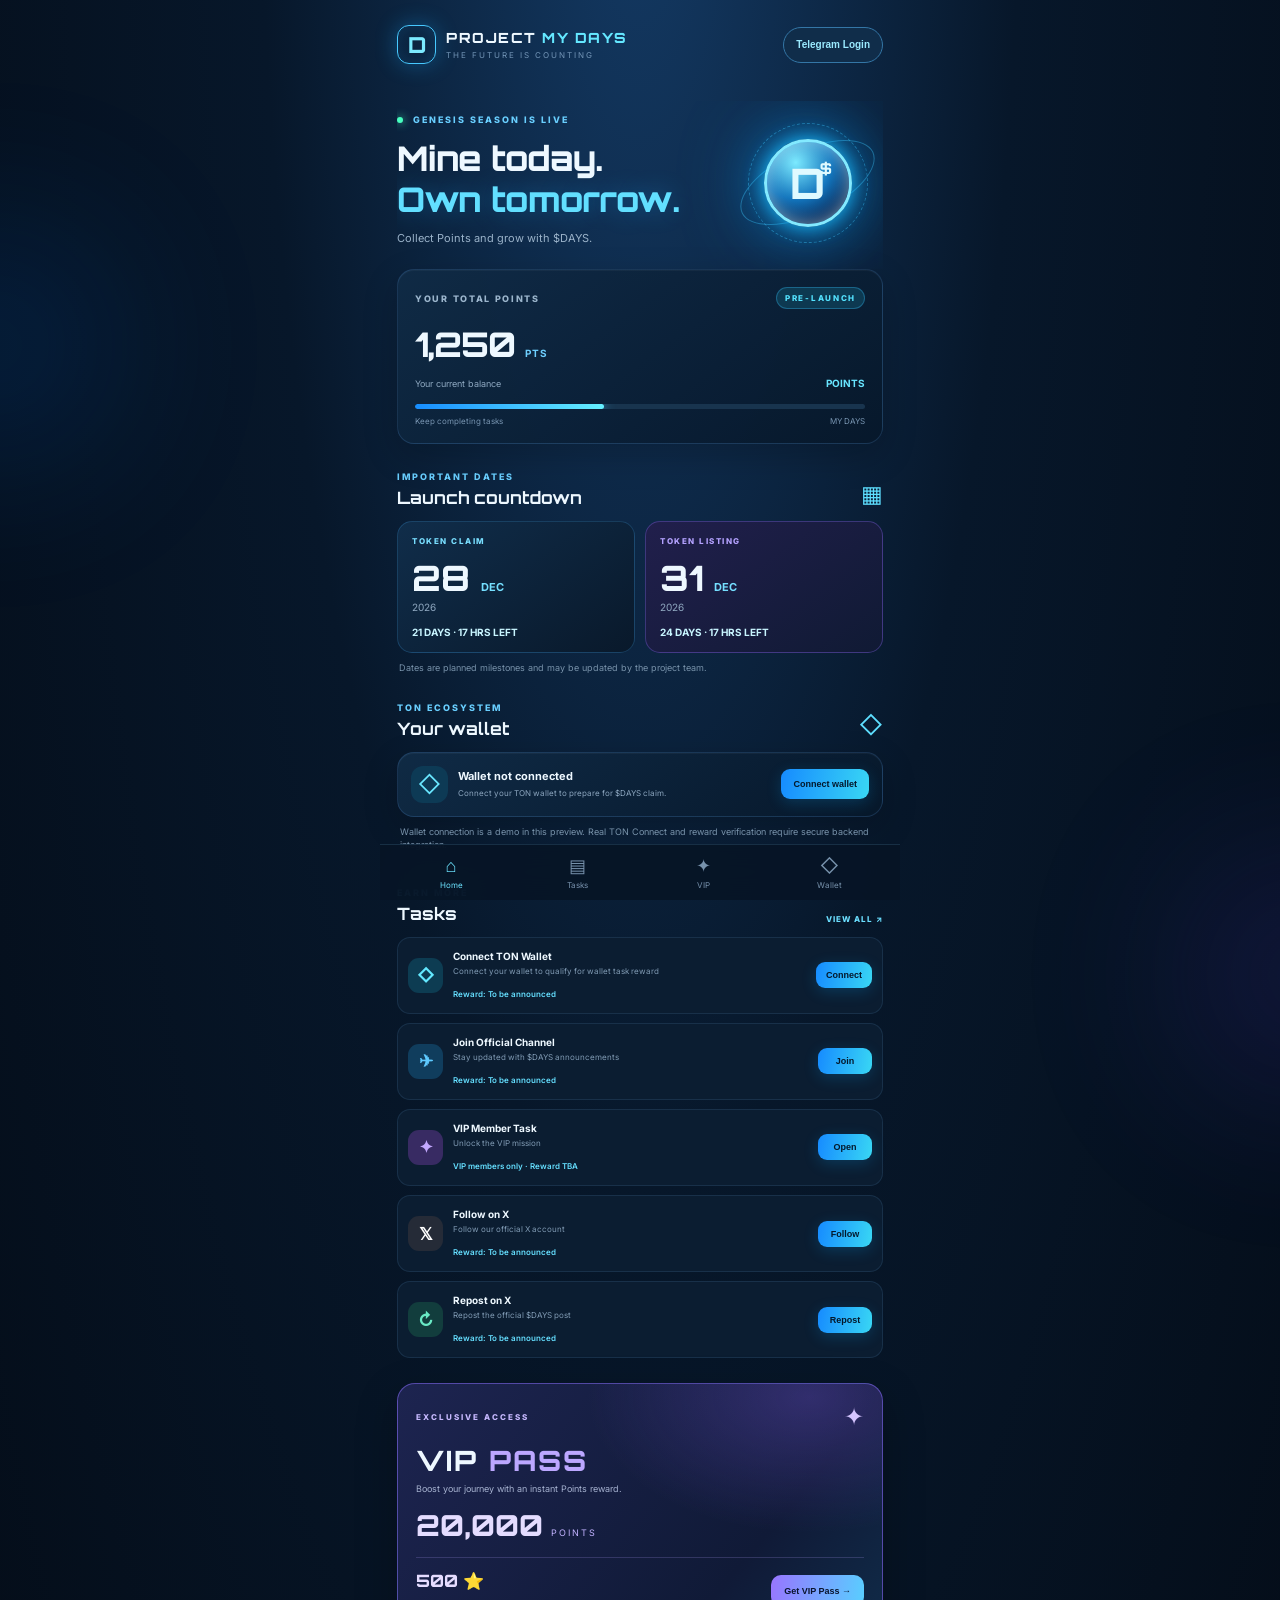
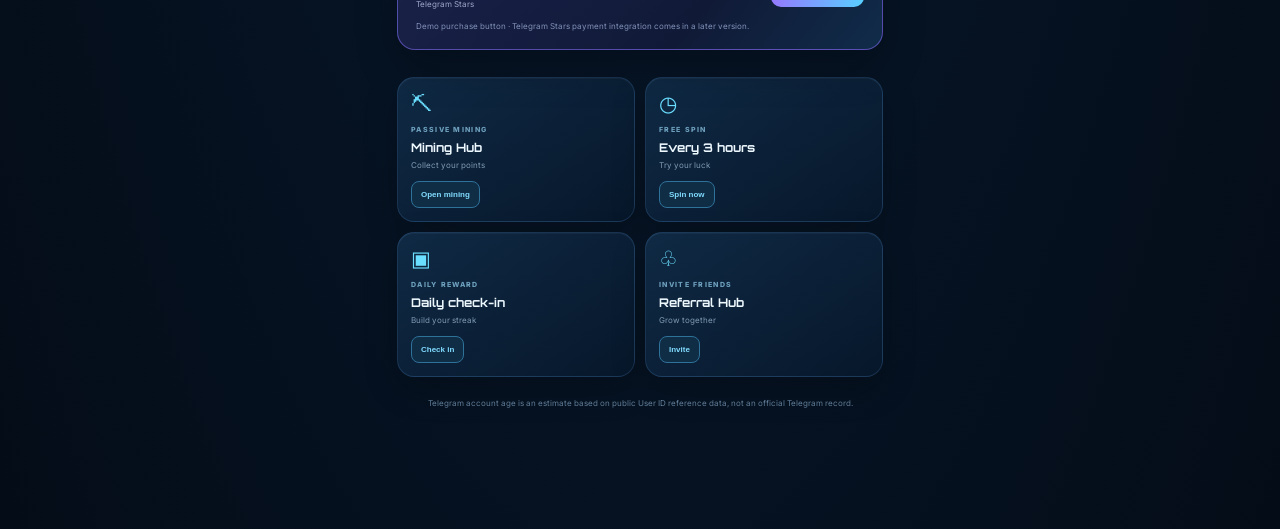
==== commit ef210c50: "Add files via upload" ====
--- a/index.html
+++ b/index.html
@@ -7,26 +7,27 @@
 <title>Project MY DAYS — $DAYS</title>
 <script src="https://telegram.org/js/telegram-web-app.js?65"></script>
 <link rel="preconnect" href="https://fonts.googleapis.com">
-<link rel="preconnect" href="https://fonts.gstatic.com" crossorigin>
 <link href="https://fonts.googleapis.com/css2?family=Orbitron:wght@500;600;700;800&family=Inter:wght@400;500;600;700;800&display=swap" rel="stylesheet">
 <style>
-*{box-sizing:border-box}
-:root{--bg:#061222;--panel:#0b1d33;--line:rgba(105,177,255,.18);--blue:#36baff;--cyan:#64e7ff;--text:#eef8ff;--muted:#91a9c2;--purple:#8c6bff}
+*{box-sizing:border-box} :root{--bg:#061222;--panel:#0b1d33;--line:rgba(105,177,255,.17);--cyan:#64e7ff;--text:#eef8ff;--muted:#91a9c2}
 body{margin:0;background:radial-gradient(ellipse at 50% -10%,#143b66 0%,#07172a 42%,#040c17 100%);color:var(--text);font-family:Inter,Arial,sans-serif;min-height:100vh;overflow-x:hidden}
 .ambient{position:fixed;border-radius:50%;filter:blur(90px);opacity:.17;pointer-events:none}.ambient-a{width:230px;height:230px;background:#087bff;top:230px;left:-120px}.ambient-b{width:250px;height:250px;background:#5b42e8;right:-150px;top:850px}
 .app-shell{width:min(100%,520px);margin:auto;padding:18px 17px 100px;position:relative}
-.topbar{display:flex;align-items:center;justify-content:space-between;margin-bottom:24px}.brand{display:flex;gap:10px;align-items:center}.brand-mark{width:39px;height:39px;border:1px solid #47c9ff;border-radius:12px;display:grid;place-items:center;font:800 22px Orbitron;color:#7ceaff;box-shadow:0 0 22px #16aaff55,inset 0 0 15px #16aaff22}.brand-name{font:800 14px Orbitron;letter-spacing:1.5px}.brand-name span{color:var(--cyan)}.brand-sub{font-size:8px;letter-spacing:2px;color:#7395b7;margin-top:4px}
-.avatar{min-width:82px;height:36px;padding:0 12px;border-radius:20px;border:1px solid #3476a6;background:#102d4a;color:#9beaff;font-size:10px;font-weight:800}.avatar:disabled{opacity:.65}
-.user-line{font-size:9px;color:#8ecfff;text-align:right;margin:-17px 0 15px;min-height:12px}
-.account-age-card{margin:0 0 20px;padding:14px 15px;border:1px solid rgba(72,190,255,.28);border-radius:15px;background:linear-gradient(135deg,#0d2944,#0a1b30);box-shadow:0 8px 24px #0003}
-.account-age-top{display:flex;justify-content:space-between;align-items:center;gap:8px}.account-age-label{font-size:9px;letter-spacing:1.7px;color:#70d7ff;font-weight:800}.account-age-est{font-size:8px;color:#f4c978;border:1px solid #8b6b36;border-radius:20px;padding:4px 7px}.account-age-number{font:800 25px Orbitron,Arial,sans-serif;color:#e9faff;margin:9px 0 3px}.account-age-number small{font:700 10px Inter,Arial,sans-serif;color:#83cce9}.account-age-note{font-size:8px;color:#91a9c2;line-height:1.5}
+.topbar{display:flex;align-items:center;justify-content:space-between;margin-bottom:18px}.brand{display:flex;gap:10px;align-items:center}.brand-mark{width:39px;height:39px;border:1px solid #47c9ff;border-radius:12px;display:grid;place-items:center;font:800 22px Orbitron;color:#7ceaff;box-shadow:0 0 22px #16aaff55,inset 0 0 15px #16aaff22}.brand-name{font:800 14px Orbitron;letter-spacing:1.5px}.brand-name span{color:var(--cyan)}.brand-sub{font-size:8px;letter-spacing:2px;color:#7395b7;margin-top:4px}
+.avatar{min-width:76px;height:36px;padding:0 12px;border-radius:20px;border:1px solid #3476a6;background:#102d4a;color:#9beaff;font-size:10px;font-weight:800}.avatar:disabled{opacity:.65}
+.user-line{font-size:9px;color:#8ecfff;text-align:right;margin:-7px 0 14px;min-height:12px}
+.panel{background:linear-gradient(145deg,rgba(16,43,70,.96),rgba(7,24,43,.96));border:1px solid var(--line);box-shadow:0 12px 35px #0003,inset 0 1px #ffffff09;border-radius:17px}
+.account-age-card{margin:0 0 20px;padding:15px;border:1px solid rgba(72,190,255,.3);border-radius:15px;background:linear-gradient(135deg,#0d2944,#0a1b30);box-shadow:0 8px 24px #0003}
+.account-age-top{display:flex;justify-content:space-between;align-items:center;gap:8px}.account-age-label{font-size:9px;letter-spacing:1.7px;color:#70d7ff;font-weight:800}.account-age-est{font-size:8px;color:#f4c978;border:1px solid #8b6b36;border-radius:20px;padding:4px 7px}
+.age-year{font:800 38px Orbitron;color:#e9faff;margin:12px 0 2px}.age-days{font:700 12px Inter;color:#83dfff;letter-spacing:.5px}.account-age-note{font-size:8px;color:#91a9c2;line-height:1.5;margin-top:8px}
 .hero{display:flex;align-items:center;min-height:168px;position:relative;overflow:hidden}.hero-copy{z-index:2}.eyebrow{font-size:9px;letter-spacing:2px;font-weight:800;color:#69cfff}.live-dot{display:inline-block;width:6px;height:6px;border-radius:50%;background:#47ffbf;box-shadow:0 0 10px #47ffbf;margin-right:6px}.hero h1{font:800 29px/1.2 Orbitron;margin:13px 0 8px;letter-spacing:-1px}.hero h1 span{color:#62dfff;text-shadow:0 0 25px #25aaff55}.hero p{font-size:11px;color:#9ab2c9}
 .coin-art{position:absolute;right:-2px;top:4px;width:155px;height:155px;display:grid;place-items:center}.coin{width:88px;height:88px;border-radius:50%;display:grid;place-items:center;position:relative;z-index:2;font:800 42px Orbitron;color:#dffaff;background:radial-gradient(circle at 35% 25%,#7ceaff,#1375bd 45%,#092b5b 75%);border:3px solid #83eaff;box-shadow:0 0 20px #18bfff,0 0 55px #168dff66,inset 0 0 16px #d7fbff88}.coin span{font-size:15px;position:absolute;right:17px;top:17px}.coin-ring{position:absolute;border:1px solid #4acfff66;border-radius:50%;transform:rotate(-25deg)}.ring-one{width:145px;height:65px}.ring-two{width:120px;height:120px;border-style:dashed;animation:spin 18s linear infinite}.coin-glow{position:absolute;width:95px;height:95px;border-radius:50%;background:#00aaff;filter:blur(42px);opacity:.55}@keyframes spin{to{transform:rotate(335deg)}}
-.panel{background:linear-gradient(145deg,rgba(16,43,70,.96),rgba(7,24,43,.96));border:1px solid var(--line);box-shadow:0 12px 35px #0003,inset 0 1px #ffffff09;border-radius:17px}.balance-card{padding:17px 17px 14px;position:relative;overflow:hidden}.balance-card:after{content:"";position:absolute;width:150px;height:150px;right:-70px;top:-90px;border-radius:50%;background:#00aaff22;filter:blur(20px)}.card-top,.balance-foot,.progress-label{display:flex;justify-content:space-between;align-items:center}.card-top{font-size:9px;letter-spacing:1.7px;color:#9bb5cc;font-weight:800}.pill{font-size:8px;color:#54e3ff;border:1px solid #2da9dc66;padding:5px 8px;border-radius:30px;background:#0d3951}.balance{font:800 34px Orbitron;margin:14px 0 12px;letter-spacing:-1px}.balance small{font:700 10px Inter;color:#6ecfff;letter-spacing:1px}.balance-foot{font-size:9px;color:#8fa9c1}.balance-foot strong{color:#68e5ff;font-size:10px}.progress{height:5px;border-radius:9px;background:#18344e;margin-top:15px;overflow:hidden}.progress i{display:block;height:100%;border-radius:9px;background:linear-gradient(90deg,#168dff,#65f0ff);box-shadow:0 0 12px #39caff}.progress-label{font-size:8px;color:#7895b1;margin-top:7px}
-.section{margin-top:27px}.section-heading{display:flex;justify-content:space-between;align-items:end;margin-bottom:13px}.section-heading h2{font:700 17px Orbitron;margin:5px 0 0}.calendar-icon,.ton-symbol{font-size:23px;color:#5edfff}.countdown-grid{display:grid;grid-template-columns:1fr 1fr;gap:10px}.date-card{padding:14px;border-radius:15px;position:relative;overflow:hidden;border:1px solid #3c9bdb44;background:linear-gradient(145deg,#102d4a,#09192b)}.date-card:after{content:"";position:absolute;width:90px;height:90px;right:-40px;bottom:-50px;border-radius:50%;background:#28baff33;filter:blur(12px)}.date-card.listing{border-color:#8d70ff55;background:linear-gradient(145deg,#211f4c,#101a34)}.date-label{font-size:8px;font-weight:800;letter-spacing:1.5px;color:#79dfff}.listing .date-label{color:#b4a2ff}.date-day{font:800 35px Orbitron;margin-top:10px}.date-day small{font:700 11px Inter;color:#75dfff}.date-year{font-size:10px;color:#90a9c1;margin-top:1px}.date-count{font-size:10px;color:#c8f5ff;margin-top:13px;font-weight:700}.fineprint,.notice{font-size:9px;color:#7892aa;line-height:1.5}.fineprint{margin:8px 2px}
-.wallet-card{padding:13px;display:flex;align-items:center;justify-content:space-between;gap:8px}.wallet-left{display:flex;align-items:center;gap:10px;min-width:0}.wallet-icon{width:37px;height:37px;flex-shrink:0;display:grid;place-items:center;border-radius:12px;background:#0d3a55;color:#69e7ff;font-size:22px}.wallet-left strong{display:block;font-size:11px}.wallet-left small{display:block;font-size:8px;color:#8ca6bf;margin-top:5px;line-height:1.4}.primary-btn,.task-btn{border:0;border-radius:9px;padding:10px 12px;background:linear-gradient(100deg,#168bff,#39d7f4);color:#04182b;font-size:9px;font-weight:800;white-space:nowrap;box-shadow:0 4px 15px #0aaaff33}.notice{padding:8px 3px}.view-all{font-size:8px;letter-spacing:1px;color:#6bdfff;text-decoration:none;font-weight:800}
-.task-list{display:grid;gap:9px}.task-row{display:flex;align-items:center;gap:10px;padding:12px 10px;border-radius:13px;background:#0b1d31;border:1px solid #24435e88}.task-icon{width:35px;height:35px;flex-shrink:0;border-radius:11px;display:grid;place-items:center;font-size:17px;font-weight:800}.wallet-task{background:#0d3c52;color:#63e9ff}.tg-task{background:#103d5d;color:#5ecaff}.vip-task{background:#382b63;color:#c3a8ff}.x-task{background:#252b37;color:#fff}.repost-task{background:#123d3d;color:#69e9c5}.task-info{flex:1;min-width:0}.task-info strong{display:block;font-size:10px}.task-info small{display:block;color:#819bb4;font-size:8px;margin:4px 0;line-height:1.4}.task-info b{font-size:8px;color:#65dfff;font-weight:600}.task-btn{padding:8px 10px;min-width:54px}
-.vip-card{margin-top:25px;padding:18px;border-radius:18px;position:relative;overflow:hidden;border:1px solid #8a70ff88;background:radial-gradient(ellipse at 85% 5%,#6149b966,transparent 38%),linear-gradient(130deg,#1d2450,#101a37 70%,#102c49);box-shadow:0 15px 40px #0004}.vip-shine{position:absolute;right:-60px;top:-100px;width:190px;height:190px;border-radius:50%;background:#8d65ff44;filter:blur(25px)}.vip-top,.vip-bottom{display:flex;justify-content:space-between;align-items:center;position:relative}.vip-tag{font-size:8px;letter-spacing:2px;color:#c7b9ff;font-weight:800}.vip-star{font-size:24px;color:#d5c5ff}.vip-title{font:800 28px Orbitron;margin-top:12px;letter-spacing:2px}.vip-title span{color:#bca7ff}.vip-card p{font-size:9px;color:#a6b2d0;margin:5px 0 13px}.vip-reward{display:flex;align-items:baseline;gap:8px}.vip-reward strong{font:800 29px Orbitron;color:#e4dcff}.vip-reward span{font-size:9px;letter-spacing:2px;color:#c2b2ff}.vip-bottom{margin-top:14px;padding-top:12px;border-top:1px solid #b5a1ff33}.vip-bottom strong{display:block;font:800 17px Orbitron;color:#e5dcff}.vip-bottom small{font-size:8px;color:#9fa9ca}.vip-button{border:0;border-radius:10px;padding:11px 13px;background:linear-gradient(100deg,#9875ff,#58cfff);font-size:9px;font-weight:800;color:#0a1530}.vip-footnote{font-size:8px;color:#8291b9;margin-top:10px}
+.balance-card{padding:17px;position:relative;overflow:hidden}.card-top,.balance-foot,.progress-label{display:flex;justify-content:space-between;align-items:center}.card-top{font-size:9px;letter-spacing:1.7px;color:#9bb5cc;font-weight:800}.pill{font-size:8px;color:#54e3ff;border:1px solid #2da9dc66;padding:5px 8px;border-radius:30px;background:#0d3951}.balance{font:800 34px Orbitron;margin:14px 0 12px;letter-spacing:-1px}.balance small{font:700 10px Inter;color:#6ecfff;letter-spacing:1px}.balance-foot{font-size:9px;color:#8fa9c1}.balance-foot strong{color:#68e5ff;font-size:10px}.progress{height:5px;border-radius:9px;background:#18344e;margin-top:15px;overflow:hidden}.progress i{display:block;height:100%;border-radius:9px;background:linear-gradient(90deg,#168dff,#65f0ff);box-shadow:0 0 12px #39caff}.progress-label{font-size:8px;color:#7895b1;margin-top:7px}
+.section{margin-top:27px}.section-heading{display:flex;justify-content:space-between;align-items:end;margin-bottom:13px}.section-heading h2{font:700 17px Orbitron;margin:5px 0 0}.calendar-icon,.ton-symbol{font-size:23px;color:#5edfff}
+.countdown-grid{display:grid;grid-template-columns:1fr 1fr;gap:10px}.date-card{padding:14px;border-radius:15px;position:relative;overflow:hidden;border:1px solid #3c9bdb44;background:linear-gradient(145deg,#102d4a,#09192b)}.date-card.listing{border-color:#8d70ff55;background:linear-gradient(145deg,#211f4c,#101a34)}.date-label{font-size:8px;font-weight:800;letter-spacing:1.5px;color:#79dfff}.listing .date-label{color:#b4a2ff}.date-day{font:800 35px Orbitron;margin-top:10px}.date-day small{font:700 11px Inter;color:#75dfff}.date-year{font-size:10px;color:#90a9c1;margin-top:1px}.date-count{font-size:10px;color:#c8f5ff;margin-top:13px;font-weight:700}.fineprint,.notice{font-size:9px;color:#7892aa;line-height:1.5}.fineprint{margin:8px 2px}
+.wallet-card{padding:13px;display:flex;align-items:center;justify-content:space-between;gap:8px}.wallet-left{display:flex;align-items:center;gap:10px;min-width:0}.wallet-icon{width:37px;height:37px;flex-shrink:0;display:grid;place-items:center;border-radius:12px;background:#0d3a55;color:#69e7ff;font-size:22px}.wallet-left strong{display:block;font-size:11px}.wallet-left small{display:block;font-size:8px;color:#8ca6bf;margin-top:5px;line-height:1.4}.primary-btn,.task-btn{border:0;border-radius:9px;padding:10px 12px;background:linear-gradient(100deg,#168bff,#39d7f4);color:#04182b;font-size:9px;font-weight:800;white-space:nowrap;box-shadow:0 4px 15px #0aaaff33}.notice{padding:8px 3px}
+.view-all{font-size:8px;letter-spacing:1px;color:#6bdfff;text-decoration:none;font-weight:800}.task-list{display:grid;gap:9px}.task-row{display:flex;align-items:center;gap:10px;padding:12px 10px;border-radius:13px;background:#0b1d31;border:1px solid #24435e88}.task-icon{width:35px;height:35px;flex-shrink:0;border-radius:11px;display:grid;place-items:center;font-size:17px;font-weight:800}.wallet-task{background:#0d3c52;color:#63e9ff}.tg-task{background:#103d5d;color:#5ecaff}.vip-task{background:#382b63;color:#c3a8ff}.x-task{background:#252b37;color:#fff}.repost-task{background:#123d3d;color:#69e9c5}.task-info{flex:1;min-width:0}.task-info strong{display:block;font-size:10px}.task-info small{display:block;color:#819bb4;font-size:8px;margin:4px 0;line-height:1.4}.task-info b{font-size:8px;color:#65dfff;font-weight:600}.task-btn{padding:8px 10px;min-width:54px}
+.vip-card{margin-top:25px;padding:18px;border-radius:18px;position:relative;overflow:hidden;border:1px solid #8a70ff88;background:radial-gradient(ellipse at 85% 5%,#6149b966,transparent 38%),linear-gradient(130deg,#1d2450,#101a37 70%,#102c49);box-shadow:0 15px 40px #0004}.vip-top,.vip-bottom{display:flex;justify-content:space-between;align-items:center;position:relative}.vip-tag{font-size:8px;letter-spacing:2px;color:#c7b9ff;font-weight:800}.vip-star{font-size:24px;color:#d5c5ff}.vip-title{font:800 28px Orbitron;margin-top:12px;letter-spacing:2px}.vip-title span{color:#bca7ff}.vip-card p{font-size:9px;color:#a6b2d0;margin:5px 0 13px}.vip-reward{display:flex;align-items:baseline;gap:8px}.vip-reward strong{font:800 29px Orbitron;color:#e4dcff}.vip-reward span{font-size:9px;letter-spacing:2px;color:#c2b2ff}.vip-bottom{margin-top:14px;padding-top:12px;border-top:1px solid #b5a1ff33}.vip-bottom strong{display:block;font:800 17px Orbitron;color:#e5dcff}.vip-bottom small{font-size:8px;color:#9fa9ca}.vip-button{border:0;border-radius:10px;padding:11px 13px;background:linear-gradient(100deg,#9875ff,#58cfff);font-size:9px;font-weight:800;color:#0a1530}.vip-footnote{font-size:8px;color:#8291b9;margin-top:10px}
 .mini-grid{display:grid;grid-template-columns:1fr 1fr;gap:10px}.mini-card{padding:13px}.mini-icon{font-size:21px;color:#6bdfff;margin-bottom:9px}.mini-card small{display:block;color:#6d9fbd;font-size:7px;letter-spacing:1.3px;font-weight:800}.mini-card strong{display:block;font:700 12px Orbitron;margin-top:6px}.mini-card span{display:block;font-size:8px;color:#819bb4;margin:5px 0 11px}.outline-btn{background:#102d46;border:1px solid #2e7199;color:#81ddff;border-radius:8px;padding:8px 9px;font-size:8px;font-weight:700}
 .bottom-nav{position:fixed;bottom:0;left:50%;transform:translateX(-50%);width:min(100%,520px);display:flex;justify-content:space-around;padding:10px 8px calc(10px + env(safe-area-inset-bottom));background:#071526ee;backdrop-filter:blur(18px);border-top:1px solid #3b658455;z-index:5}.bottom-nav a{display:grid;gap:3px;justify-items:center;color:#7792ac;text-decoration:none;font-size:8px;min-width:52px}.bottom-nav a span{font-size:18px}.bottom-nav a.active{color:#6ce4ff}
 footer{text-align:center;font-size:8px;color:#607d98;line-height:1.5;margin:20px 8px}.toast{position:fixed;bottom:82px;left:50%;transform:translate(-50%,20px);opacity:0;pointer-events:none;background:#153753;border:1px solid #45b9e8;color:#e9faff;border-radius:10px;padding:11px 15px;font-size:10px;z-index:10;transition:.25s;max-width:90%;text-align:center}.toast.show{opacity:1;transform:translate(-50%,0)}
@@ -37,237 +38,206 @@
 <div class="ambient ambient-a"></div><div class="ambient ambient-b"></div>
 <main class="app-shell">
 <header class="topbar">
-  <div class="brand"><div class="brand-mark">D</div><div><div class="brand-name">PROJECT <span>MY DAYS</span></div><div class="brand-sub">THE FUTURE IS COUNTING</div></div></div>
-  <button class="avatar" id="telegram-login" aria-label="Telegram Login">Telegram Login</button>
+ <div class="brand"><div class="brand-mark">D</div><div><div class="brand-name">PROJECT <span>MY DAYS</span></div><div class="brand-sub">THE FUTURE IS COUNTING</div></div></div>
+ <button class="avatar" id="telegram-login" aria-label="Telegram Login">Telegram Login</button>
 </header>
 <div class="user-line" id="user-line"></div>
-
 <section class="account-age-card" id="account-age-card" hidden>
-  <div class="account-age-top"><span class="account-age-label">TELEGRAM ACCOUNT AGE</span><span class="account-age-est">ID ESTIMATE</span></div>
-  <div class="account-age-number" id="account-age-value">Calculating…</div>
-  <div class="account-age-note" id="account-age-note">Estimated from Telegram ID reference ranges. Not an official Telegram creation date.</div>
-</section>
-
+ <div class="account-age-top"><span class="account-age-label">TELEGRAM ACCOUNT AGE</span><span class="account-age-est">ID ESTIMATE</span></div>
+ <div class="age-year" id="account-age-year">Calculating…</div>
+ <div class="age-days" id="account-age-days"></div>
+ <div class="account-age-note" id="account-age-note">Estimated from Telegram User ID reference data. This is not an official creation date.</div>
+</section>
 <section class="hero">
-  <div class="hero-copy"><div class="eyebrow"><span class="live-dot"></span> GENESIS SEASON IS LIVE</div><h1>Mine today.<br><span>Own tomorrow.</span></h1><p>Collect Points now. Claim $DAYS at launch.</p></div>
-  <div class="coin-art"><div class="coin-ring ring-one"></div><div class="coin-ring ring-two"></div><div class="coin">D<span>$</span></div><div class="coin-glow"></div></div>
-</section>
-
+ <div class="hero-copy"><div class="eyebrow"><span class="live-dot"></span> GENESIS SEASON IS LIVE</div><h1>Mine today.<br><span>Own tomorrow.</span></h1><p>Collect Points and grow with $DAYS.</p></div>
+ <div class="coin-art"><div class="coin-ring ring-one"></div><div class="coin-ring ring-two"></div><div class="coin">D<span>$</span></div><div class="coin-glow"></div></div>
+</section>
 <section class="balance-card panel">
-  <div class="card-top"><span>YOUR TOTAL POINTS</span><span class="pill">PRE-LAUNCH</span></div>
-  <div class="balance" id="points">1,250 <small>PTS</small></div>
-  <div class="balance-foot"><span>Estimated $DAYS after listing</span><strong id="estimate">125 $DAYS*</strong></div>
-  <div class="progress"><i style="width:42%"></i></div><div class="progress-label"><span>Keep completing tasks</span><span>10 PTS = 1 $DAYS*</span></div>
-</section>
-
+ <div class="card-top"><span>YOUR TOTAL POINTS</span><span class="pill">PRE-LAUNCH</span></div>
+ <div class="balance" id="points">1,250 <small>PTS</small></div>
+ <div class="balance-foot"><span>Your current balance</span><strong id="points-label">POINTS</strong></div>
+ <div class="progress"><i id="points-progress" style="width:42%"></i></div>
+ <div class="progress-label"><span>Keep completing tasks</span><span id="points-progress-label">MY DAYS</span></div>
+</section>
 <section class="section">
-  <div class="section-heading"><div><div class="eyebrow">IMPORTANT DATES</div><h2>Launch countdown</h2></div><span class="calendar-icon">▦</span></div>
-  <div class="countdown-grid">
-    <article class="date-card claim"><div class="date-label">TOKEN CLAIM</div><div class="date-day">28 <small>DEC</small></div><div class="date-year">2026</div><div class="date-count" id="claim-count">Loading…</div></article>
-    <article class="date-card listing"><div class="date-label">TOKEN LISTING</div><div class="date-day">31 <small>DEC</small></div><div class="date-year">2026</div><div class="date-count" id="listing-count">Loading…</div></article>
-  </div><p class="fineprint">Dates are planned milestones and may be updated by the project team.</p>
-</section>
-
+ <div class="section-heading"><div><div class="eyebrow">IMPORTANT DATES</div><h2>Launch countdown</h2></div><span class="calendar-icon">▦</span></div>
+ <div class="countdown-grid">
+  <article class="date-card"><div class="date-label">TOKEN CLAIM</div><div class="date-day">28 <small>DEC</small></div><div class="date-year">2026</div><div class="date-count" id="claim-count">Loading…</div></article>
+  <article class="date-card listing"><div class="date-label">TOKEN LISTING</div><div class="date-day">31 <small>DEC</small></div><div class="date-year">2026</div><div class="date-count" id="listing-count">Loading…</div></article>
+ </div><p class="fineprint">Dates are planned milestones and may be updated by the project team.</p>
+</section>
 <section class="section" id="wallet">
-  <div class="section-heading"><div><div class="eyebrow">TON ECOSYSTEM</div><h2>Your wallet</h2></div><span class="ton-symbol">◇</span></div>
-  <div class="wallet-card panel"><div class="wallet-left"><div class="wallet-icon">◇</div><div><strong id="wallet-status">Wallet not connected</strong><small id="wallet-address">Connect your TON wallet to prepare for $DAYS claim.</small></div></div><button class="primary-btn" id="wallet-btn">Connect wallet</button></div>
-  <div class="notice">Wallet connection is a demo in this preview. Real TON Connect and reward verification require secure backend integration.</div>
-</section>
-
+ <div class="section-heading"><div><div class="eyebrow">TON ECOSYSTEM</div><h2>Your wallet</h2></div><span class="ton-symbol">◇</span></div>
+ <div class="wallet-card panel"><div class="wallet-left"><div class="wallet-icon">◇</div><div><strong id="wallet-status">Wallet not connected</strong><small id="wallet-address">Connect your TON wallet to prepare for $DAYS claim.</small></div></div><button class="primary-btn" id="wallet-btn">Connect wallet</button></div>
+ <div class="notice">Wallet connection is a demo in this preview. Real TON Connect and reward verification require secure backend integration.</div>
+</section>
 <section class="section">
-  <div class="section-heading"><div><div class="eyebrow">EARN MORE</div><h2>Tasks</h2></div><a href="#tasks" class="view-all">VIEW ALL ↗</a></div>
-  <div class="task-list" id="tasks">
-    <article class="task-row"><div class="task-icon wallet-task">◇</div><div class="task-info"><strong>Connect TON Wallet</strong><small>Connect your wallet to qualify for wallet task reward</small><b>Reward: To be announced</b></div><button class="task-btn" data-task="wallet">Connect</button></article>
-    <article class="task-row"><div class="task-icon tg-task">✈</div><div class="task-info"><strong>Join Official Channel</strong><small>Stay updated with $DAYS announcements</small><b>Reward: To be announced</b></div><button class="task-btn" data-task="channel">Join</button></article>
-    <article class="task-row"><div class="task-icon vip-task">✦</div><div class="task-info"><strong>VIP Member Task</strong><small>Unlock the VIP mission</small><b>VIP members only · Reward TBA</b></div><button class="task-btn" data-task="vip">Open</button></article>
-    <article class="task-row"><div class="task-icon x-task">𝕏</div><div class="task-info"><strong>Follow on X</strong><small>Follow our official X account</small><b>Reward: To be announced</b></div><button class="task-btn" data-task="follow">Follow</button></article>
-    <article class="task-row"><div class="task-icon repost-task">↻</div><div class="task-info"><strong>Repost on X</strong><small>Repost the official $DAYS post</small><b>Reward: To be announced</b></div><button class="task-btn" data-task="repost">Repost</button></article>
-  </div>
-</section>
-
+ <div class="section-heading"><div><div class="eyebrow">EARN MORE</div><h2>Tasks</h2></div><a href="#tasks" class="view-all">VIEW ALL ↗</a></div>
+ <div class="task-list" id="tasks">
+  <article class="task-row"><div class="task-icon wallet-task">◇</div><div class="task-info"><strong>Connect TON Wallet</strong><small>Connect your wallet to qualify for wallet task reward</small><b>Reward: To be announced</b></div><button class="task-btn" data-task="wallet">Connect</button></article>
+  <article class="task-row"><div class="task-icon tg-task">✈</div><div class="task-info"><strong>Join Official Channel</strong><small>Stay updated with $DAYS announcements</small><b>Reward: To be announced</b></div><button class="task-btn" data-task="channel">Join</button></article>
+  <article class="task-row"><div class="task-icon vip-task">✦</div><div class="task-info"><strong>VIP Member Task</strong><small>Unlock the VIP mission</small><b>VIP members only · Reward TBA</b></div><button class="task-btn" data-task="vip">Open</button></article>
+  <article class="task-row"><div class="task-icon x-task">𝕏</div><div class="task-info"><strong>Follow on X</strong><small>Follow our official X account</small><b>Reward: To be announced</b></div><button class="task-btn" data-task="follow">Follow</button></article>
+  <article class="task-row"><div class="task-icon repost-task">↻</div><div class="task-info"><strong>Repost on X</strong><small>Repost the official $DAYS post</small><b>Reward: To be announced</b></div><button class="task-btn" data-task="repost">Repost</button></article>
+ </div>
+</section>
 <section class="vip-card" id="vip">
-  <div class="vip-shine"></div><div class="vip-top"><span class="vip-tag">EXCLUSIVE ACCESS</span><span class="vip-star">✦</span></div>
-  <div class="vip-title">VIP <span>PASS</span></div><p>Boost your journey with an instant Points reward.</p>
-  <div class="vip-reward"><strong>20,000</strong><span>POINTS</span></div>
-  <div class="vip-bottom"><div><strong>500 ⭐</strong><small>Telegram Stars</small></div><button id="vip-btn" class="vip-button">Get VIP Pass <span>→</span></button></div>
-  <div class="vip-footnote">Demo purchase button · Telegram Stars payment integration comes in a later version.</div>
-</section>
-
+ <div class="vip-top"><span class="vip-tag">EXCLUSIVE ACCESS</span><span class="vip-star">✦</span></div><div class="vip-title">VIP <span>PASS</span></div><p>Boost your journey with an instant Points reward.</p>
+ <div class="vip-reward"><strong>20,000</strong><span>POINTS</span></div>
+ <div class="vip-bottom"><div><strong>500 ⭐</strong><small>Telegram Stars</small></div><button id="vip-btn" class="vip-button">Get VIP Pass <span>→</span></button></div>
+ <div class="vip-footnote">Demo purchase button · Telegram Stars payment integration comes in a later version.</div>
+</section>
 <section class="section mini-grid">
-  <article class="mini-card panel"><div class="mini-icon">⛏</div><small>PASSIVE MINING</small><strong>Mining Hub</strong><span>Collect your points</span><button class="outline-btn" data-action="mining">Open mining</button></article>
-  <article class="mini-card panel"><div class="mini-icon">◷</div><small>FREE SPIN</small><strong>Every 3 hours</strong><span>Try your luck</span><button class="outline-btn" data-action="spin">Spin now</button></article>
-  <article class="mini-card panel"><div class="mini-icon">▣</div><small>DAILY REWARD</small><strong>Daily check-in</strong><span>Build your streak</span><button class="outline-btn" data-action="daily">Check in</button></article>
-  <article class="mini-card panel"><div class="mini-icon">♧</div><small>INVITE FRIENDS</small><strong>Referral Hub</strong><span>Grow together</span><button class="outline-btn" data-action="referral">Invite</button></article>
+ <article class="mini-card panel"><div class="mini-icon">⛏</div><small>PASSIVE MINING</small><strong>Mining Hub</strong><span>Collect your points</span><button class="outline-btn" data-action="mining">Open mining</button></article>
+ <article class="mini-card panel"><div class="mini-icon">◷</div><small>FREE SPIN</small><strong>Every 3 hours</strong><span>Try your luck</span><button class="outline-btn" data-action="spin">Spin now</button></article>
+ <article class="mini-card panel"><div class="mini-icon">▣</div><small>DAILY REWARD</small><strong>Daily check-in</strong><span>Build your streak</span><button class="outline-btn" data-action="daily">Check in</button></article>
+ <article class="mini-card panel"><div class="mini-icon">♧</div><small>INVITE FRIENDS</small><strong>Referral Hub</strong><span>Grow together</span><button class="outline-btn" data-action="referral">Invite</button></article>
 </section>
 <nav class="bottom-nav"><a class="active" href="#"><span>⌂</span>Home</a><a href="#tasks"><span>▤</span>Tasks</a><a href="#vip"><span>✦</span>VIP</a><a href="#wallet"><span>◇</span>Wallet</a></nav>
-<footer>*Conversion rate is provisional for preview only. Final conversion and token allocation will be announced before listing.</footer>
+<footer>Telegram account age is an estimate based on public User ID reference data, not an official Telegram record.</footer>
 </main>
 <div class="toast" id="toast"></div>
-
 <script>
 const $=s=>document.querySelector(s);
-
-/* Points preview */
 let points=Number(localStorage.getItem("days_demo_points")||1250);
-function renderPoints(){
-  $("#points").innerHTML=points.toLocaleString()+" <small>PTS</small>";
-  $("#estimate").textContent=Math.floor(points/10).toLocaleString()+" $DAYS*";
-}
+function renderPoints(){ $("#points").innerHTML=points.toLocaleString()+" <small>PTS</small>"; }
 renderPoints();
 
-/* Countdown */
 function countdown(target,el){
-  const diff=new Date(target).getTime()-Date.now();
-  if(diff<=0){el.textContent="Milestone date reached";return;}
-  const days=Math.floor(diff/86400000),hours=Math.floor(diff%86400000/3600000);
-  el.textContent=`${days} DAYS · ${hours} HRS LEFT`;
+ const d=new Date(target).getTime()-Date.now();
+ if(d<=0){el.textContent="Milestone date reached";return;}
+ const days=Math.floor(d/86400000),hours=Math.floor(d%86400000/3600000);
+ el.textContent=`${days} DAYS · ${hours} HRS LEFT`;
 }
 function updateDates(){
-  countdown("2026-12-28T00:00:00+06:30",$("#claim-count"));
-  countdown("2026-12-31T00:00:00+06:30",$("#listing-count"));
+ countdown("2026-12-28T00:00:00+06:30",$("#claim-count"));
+ countdown("2026-12-31T00:00:00+06:30",$("#listing-count"));
 }
 updateDates();setInterval(updateDates,60000);
 
-/* Toast and demo actions */
 let toastTimer;
-function toast(message){
-  const box=$("#toast");box.textContent=message;box.classList.add("show");
-  clearTimeout(toastTimer);toastTimer=setTimeout(()=>box.classList.remove("show"),2800);
+function toast(msg){
+ const t=$("#toast");t.textContent=msg;t.classList.add("show");
+ clearTimeout(toastTimer);toastTimer=setTimeout(()=>t.classList.remove("show"),2600);
 }
 $("#wallet-btn").addEventListener("click",()=>toast("TON Connect will be enabled in the backend integration."));
 $("#vip-btn").addEventListener("click",()=>toast("VIP purchase: 500 Telegram Stars · Payment integration coming in a later version."));
-document.querySelectorAll("[data-task]").forEach(button=>button.addEventListener("click",()=>{
-  const messages={
-    wallet:"Connect TON Wallet task selected. Real verification will be added later.",
-    channel:"Official Channel link and membership verification will be added later.",
-    vip:"VIP mission details will be available in the next update.",
-    follow:"Official X follow link and verification will be added later.",
-    repost:"Official X repost link and verification will be added later."
-  };
-  toast(messages[button.dataset.task]);
+document.querySelectorAll("[data-task]").forEach(b=>b.addEventListener("click",()=>{
+ const messages={wallet:"Connect TON Wallet task selected. Real verification will be added later.",channel:"Official Channel link and membership verification will be added later.",vip:"VIP mission details will be available in the next update.",follow:"Official X follow link and verification will be added later.",repost:"Official X repost link and verification will be added later."};
+ toast(messages[b.dataset.task]);
 }));
-document.querySelectorAll("[data-action]").forEach(button=>button.addEventListener("click",()=>{
-  const messages={mining:"Mining hub demo selected.",spin:"Free Spin demo selected.",daily:"Daily check-in demo selected.",referral:"Referral hub demo selected."};
-  toast(messages[button.dataset.action]);
+document.querySelectorAll("[data-action]").forEach(b=>b.addEventListener("click",()=>{
+ toast(({mining:"Mining hub demo selected.",spin:"Free Spin demo selected.",daily:"Daily check-in demo selected.",referral:"Referral hub demo selected."})[b.dataset.action]);
 }));
 
-/* Telegram login + account age estimate */
+/* Telegram Mini App authentication */
 const SUPABASE_FUNCTION_URL="https://ecxhxsbdatsrjgpvtjns.supabase.co/functions/v1/telegram-auth";
 const SUPABASE_PUBLISHABLE_KEY="sb_publishable_xSMeJvXQpXE6pGpp6ptmQA_WxICDSo3";
 const loginButton=$("#telegram-login");
 const userLine=$("#user-line");
-const ageCard=$("#account-age-card");
-const ageValue=$("#account-age-value");
-const ageNote=$("#account-age-note");
-
-/*
-  Telegram does not expose an account creation date.
-  This is a rough local estimate using broad public ID-era reference points.
-  It deliberately does not depend on a third-party API, so CORS/API outages
-  cannot cause the dashboard to show "Unavailable".
-*/
-const TELEGRAM_ID_ERA_POINTS=[
-  [1,Date.UTC(2013,7,1)],
-  [10000000,Date.UTC(2014,0,1)],
-  [50000000,Date.UTC(2015,0,1)],
-  [100000000,Date.UTC(2016,0,1)],
-  [200000000,Date.UTC(2017,0,1)],
-  [400000000,Date.UTC(2018,0,1)],
-  [700000000,Date.UTC(2019,0,1)],
-  [1000000000,Date.UTC(2020,0,1)],
-  [1400000000,Date.UTC(2021,0,1)],
-  [1800000000,Date.UTC(2022,0,1)],
-  [2200000000,Date.UTC(2023,0,1)],
-  [2600000000,Date.UTC(2024,0,1)],
-  [3000000000,Date.UTC(2025,0,1)],
-  [3400000000,Date.UTC(2026,0,1)]
-];
-
-function estimateDateFromTelegramId(value){
-  const id=Number(value);
-  if(!Number.isSafeInteger(id)||id<=0) return null;
-  const points=TELEGRAM_ID_ERA_POINTS;
-  if(id<=points[0][0]) return new Date(points[0][1]);
-  for(let i=1;i<points.length;i++){
-    const [upperId,upperDate]=points[i];
-    const [lowerId,lowerDate]=points[i-1];
-    if(id<=upperId){
-      const fraction=(id-lowerId)/(upperId-lowerId);
-      return new Date(lowerDate+(upperDate-lowerDate)*fraction);
-    }
+const accountAgeCard=$("#account-age-card");
+const accountAgeYear=$("#account-age-year");
+const accountAgeDays=$("#account-age-days");
+const accountAgeNote=$("#account-age-note");
+
+function extractEstimatedDate(payload){
+ const visited=new Set();
+ function walk(v,key=""){
+  if(v==null)return null;
+  if(typeof v==="string"){
+   const date=v.match(/\b(20\d{2}|19\d{2})-(0[1-9]|1[0-2])-(0[1-9]|[12]\d|3[01])\b/);
+   if(date)return date[0];
+   const ym=v.match(/\b(20\d{2}|19\d{2})[-/](0?[1-9]|1[0-2])\b/);
+   if(ym)return `${ym[1]}-${String(ym[2]).padStart(2,"0")}-15`;
+   const year=v.match(/\b(20\d{2}|19\d{2})\b/);
+   if(year && /date|created|year|estimate|result|age/i.test(key))return `${year[1]}-07-01`;
+   return null;
   }
-  // IDs beyond the last reference point are assigned the last reference year.
-  return new Date(points[points.length-1][1]);
-}
-
-function showEstimatedAccountAge(telegramId){
-  ageCard.hidden=false;
-  const estimatedDate=estimateDateFromTelegramId(telegramId);
-  if(!estimatedDate){
-    ageValue.textContent="Not available";
-    ageNote.textContent="Telegram ID could not be read. Please reopen the Mini App from Telegram and log in again.";
-    return;
+  if(typeof v==="number"){
+   if(v>1000000000&&v<1000000000000){
+    const d=new Date(v*1000);
+    if(!Number.isNaN(d.getTime())&&d.getUTCFullYear()>=2013)return d.toISOString().slice(0,10);
+   }
+   if(v>=2013&&v<=new Date().getFullYear())return `${Math.floor(v)}-07-01`;
+   return null;
   }
-  const today=new Date();
-  const startOfToday=Date.UTC(today.getUTCFullYear(),today.getUTCMonth(),today.getUTCDate());
-  const estimatedDay=Date.UTC(estimatedDate.getUTCFullYear(),estimatedDate.getUTCMonth(),estimatedDate.getUTCDate());
-  const days=Math.max(0,Math.floor((startOfToday-estimatedDay)/86400000));
-  ageValue.innerHTML=days.toLocaleString()+" <small>DAYS</small>";
-  ageNote.textContent="Approximate ID-based estimate only. Telegram does not provide an official account creation date, so the actual age may differ.";
-}
-
-function getTelegramApp(){
-  return window.Telegram&&window.Telegram.WebApp?window.Telegram.WebApp:null;
-}
-
+  if(typeof v==="object"&&!visited.has(v)){
+   visited.add(v);
+   const entries=Object.entries(v);
+   for(const [k,val] of entries){if(/date|created|year|estimate|result|data|timestamp|age/i.test(k)){const got=walk(val,k);if(got)return got;}}
+   for(const [k,val] of entries){const got=walk(val,k);if(got)return got;}
+  }
+  return null;
+ }
+ return walk(payload);
+}
+
+async function showEstimatedAccountAge(userId){
+ accountAgeCard.hidden=false;
+ accountAgeYear.textContent="Calculating…";
+ accountAgeDays.textContent="";
+ accountAgeNote.textContent="Estimating from Telegram User ID reference data.";
+ try{
+  if(!userId)throw new Error("Telegram User ID not found");
+  const url="https://wizardloop.com/CreationDate/api/?userid="+encodeURIComponent(String(userId));
+  const controller=new AbortController();
+  const timeout=setTimeout(()=>controller.abort(),12000);
+  let response;
+  try{response=await fetch(url,{method:"GET",headers:{"Accept":"application/json,text/plain"},signal:controller.signal,cache:"no-store"});}
+  finally{clearTimeout(timeout);}
+  if(!response.ok)throw new Error("Estimate service returned "+response.status);
+  const raw=await response.text();
+  let payload=raw;
+  try{payload=JSON.parse(raw);}catch(_){}
+  const estimatedDate=extractEstimatedDate(payload);
+  if(!estimatedDate)throw new Error("No usable estimate returned");
+  const created=new Date(estimatedDate+"T00:00:00Z");
+  const now=new Date();
+  const today=Date.UTC(now.getUTCFullYear(),now.getUTCMonth(),now.getUTCDate());
+  const ageDays=Math.max(0,Math.floor((today-created.getTime())/86400000));
+  accountAgeYear.textContent=String(created.getUTCFullYear());
+  accountAgeDays.textContent=ageDays.toLocaleString()+" DAYS";
+  accountAgeNote.textContent="Estimated start: "+estimatedDate+". ID-based estimate only; it may be inaccurate.";
+ }catch(err){
+  console.warn("Account age estimate unavailable:",err);
+  accountAgeYear.textContent="Unavailable";
+  accountAgeDays.textContent="";
+  accountAgeNote.textContent="Could not retrieve an estimate. Telegram login is still successful. Please try again later.";
+ }
+}
+function getTelegramApp(){return window.Telegram&&window.Telegram.WebApp?window.Telegram.WebApp:null;}
 async function telegramLogin(){
-  const tg=getTelegramApp();
-  if(!tg||!tg.initData){
-    toast("Please open MY DAYS from the Telegram Mini App.");
-    return;
-  }
-  loginButton.disabled=true;
-  loginButton.textContent="Checking…";
-  try{
-    tg.ready();
-    tg.expand();
-    const response=await fetch(SUPABASE_FUNCTION_URL,{
-      method:"POST",
-      headers:{"Content-Type":"application/json","apikey":SUPABASE_PUBLISHABLE_KEY},
-      body:JSON.stringify({initData:tg.initData})
-    });
-    const result=await response.json().catch(()=>({}));
-    if(!response.ok) throw new Error(result.error||result.message||"Login failed ("+response.status+")");
-
-    const tgUser=tg.initDataUnsafe&&tg.initDataUnsafe.user?tg.initDataUnsafe.user:{};
-    const profile=result.profile||result.user||result.data?.profile||result.data?.user||{};
-    const firstName=profile.first_name||profile.firstName||tgUser.first_name||"Telegram user";
-    const username=profile.username||tgUser.username;
-    const displayName=username?firstName+" · @"+username:firstName;
-    userLine.textContent="Logged in: "+displayName;
-
-    // Prefer Telegram's signed Mini App user ID. Do not mistake a database UUID
-    // in profile.id for a Telegram numeric ID.
-    const telegramId=tgUser.id||profile.telegram_id||profile.telegramId||profile.user_id;
-    showEstimatedAccountAge(telegramId);
-
-    loginButton.textContent="Connected";
-    toast("Telegram login successful.");
-  }catch(error){
-    console.error("Telegram login error:",error);
-    toast(error.message||"Telegram login failed. Please try again.");
-    loginButton.disabled=false;
-    loginButton.textContent="Telegram Login";
-  }
+ const tg=getTelegramApp();
+ if(!tg||!tg.initData){toast("Please open MY DAYS from the Telegram Mini App.");return;}
+ loginButton.disabled=true;loginButton.textContent="Checking…";
+ try{
+  tg.ready();
+  const response=await fetch(SUPABASE_FUNCTION_URL,{
+   method:"POST",
+   headers:{"Content-Type":"application/json","apikey":SUPABASE_PUBLISHABLE_KEY},
+   body:JSON.stringify({initData:tg.initData})
+  });
+  const result=await response.json().catch(()=>({}));
+  if(!response.ok)throw new Error(result.error||result.message||"Login failed ("+response.status+")");
+  const profile=result.profile||result.user||result.data?.profile||result.data?.user||{};
+  const tgUser=tg.initDataUnsafe?.user||{};
+  const firstName=profile.first_name||profile.firstName||tgUser.first_name||"Telegram user";
+  const username=profile.username||tgUser.username;
+  const displayName=username?firstName+" · @"+username:firstName;
+  userLine.textContent="Logged in: "+displayName;
+  const id=profile.telegram_id||profile.id||tgUser.id;
+  await showEstimatedAccountAge(id);
+  loginButton.textContent="Connected";
+  toast("Telegram login successful.");
+ }catch(err){
+  console.error("Telegram login error:",err);
+  toast(err.message||"Telegram login failed. Please try again.");
+  loginButton.disabled=false;loginButton.textContent="Telegram Login";
+ }
 }
 loginButton.addEventListener("click",telegramLogin);
-
-const telegramApp=getTelegramApp();
-if(telegramApp){
-  telegramApp.ready();
-  telegramApp.expand();
-  if(telegramApp.initData) loginButton.textContent="Login to $DAYS";
-}
+const tgApp=getTelegramApp();
+if(tgApp){tgApp.ready();tgApp.expand();if(tgApp.initData)loginButton.textContent="Login to $DAYS";}
 </script>
 </body>
 </html>
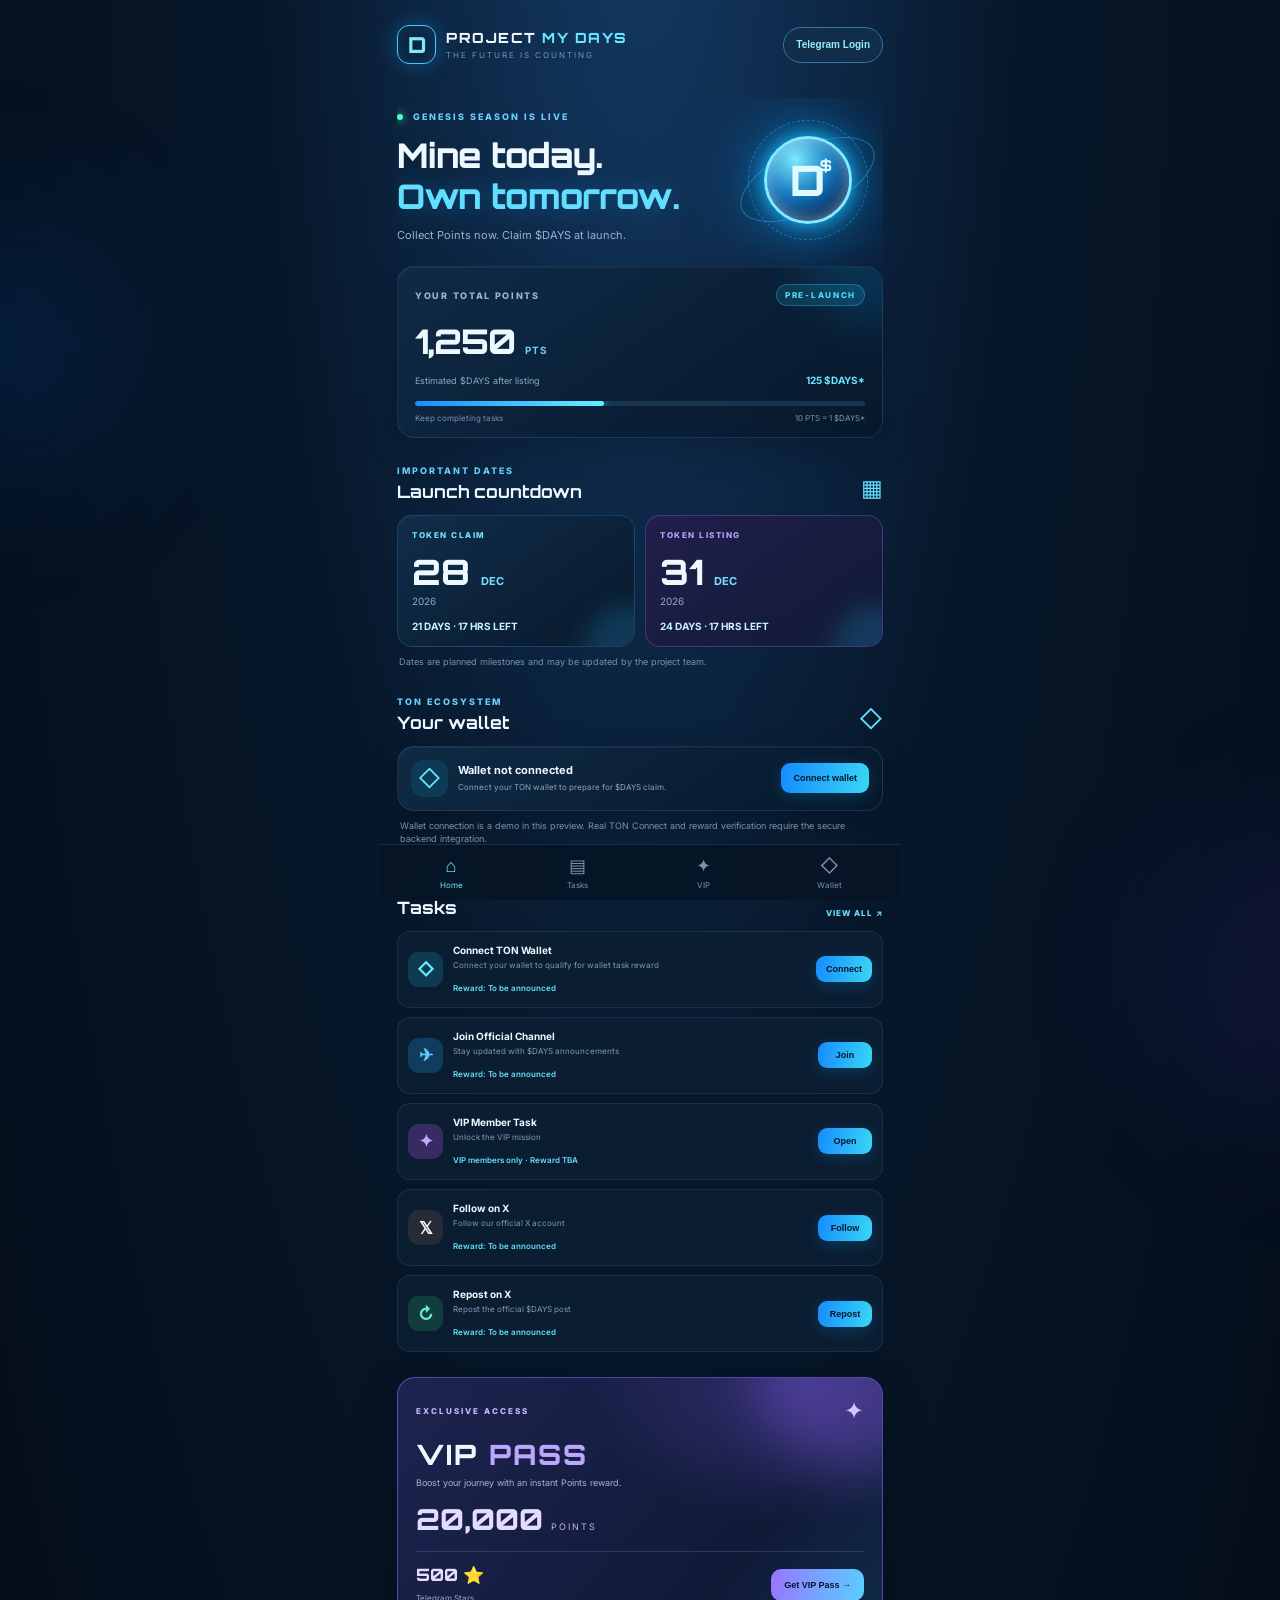
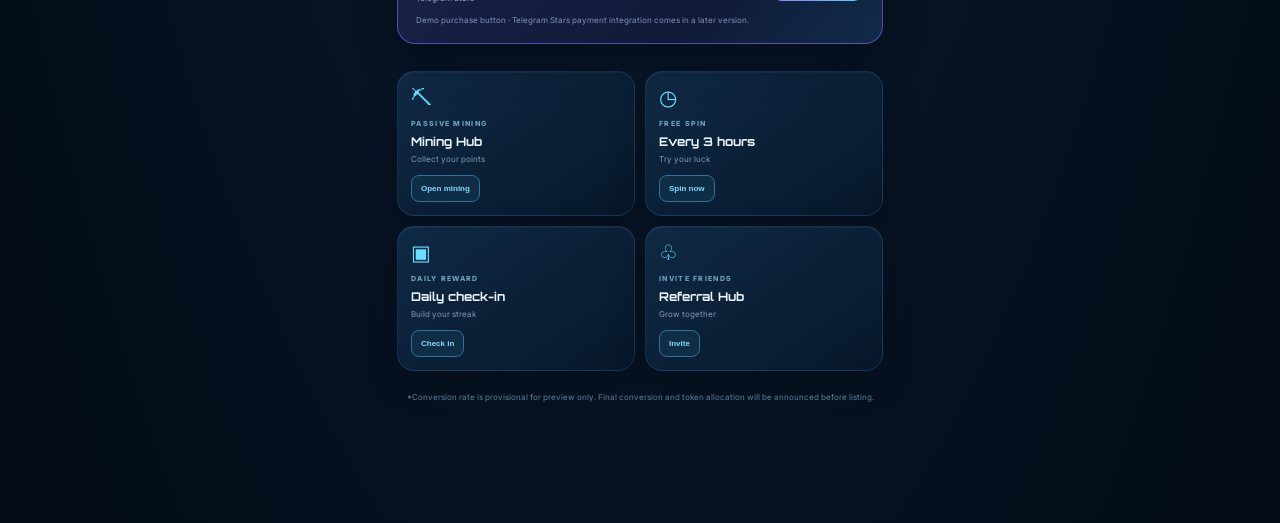
==== commit 818b30ec: "Add files via upload" ====
--- a/index.html
+++ b/index.html
@@ -1,243 +1,198 @@
 <!doctype html>
 <html lang="en">
 <head>
-<meta charset="utf-8">
-<meta name="viewport" content="width=device-width,initial-scale=1,viewport-fit=cover">
-<meta name="theme-color" content="#071426">
-<title>Project MY DAYS — $DAYS</title>
-<script src="https://telegram.org/js/telegram-web-app.js?65"></script>
-<link rel="preconnect" href="https://fonts.googleapis.com">
-<link href="https://fonts.googleapis.com/css2?family=Orbitron:wght@500;600;700;800&family=Inter:wght@400;500;600;700;800&display=swap" rel="stylesheet">
-<style>
-*{box-sizing:border-box} :root{--bg:#061222;--panel:#0b1d33;--line:rgba(105,177,255,.17);--cyan:#64e7ff;--text:#eef8ff;--muted:#91a9c2}
-body{margin:0;background:radial-gradient(ellipse at 50% -10%,#143b66 0%,#07172a 42%,#040c17 100%);color:var(--text);font-family:Inter,Arial,sans-serif;min-height:100vh;overflow-x:hidden}
-.ambient{position:fixed;border-radius:50%;filter:blur(90px);opacity:.17;pointer-events:none}.ambient-a{width:230px;height:230px;background:#087bff;top:230px;left:-120px}.ambient-b{width:250px;height:250px;background:#5b42e8;right:-150px;top:850px}
-.app-shell{width:min(100%,520px);margin:auto;padding:18px 17px 100px;position:relative}
-.topbar{display:flex;align-items:center;justify-content:space-between;margin-bottom:18px}.brand{display:flex;gap:10px;align-items:center}.brand-mark{width:39px;height:39px;border:1px solid #47c9ff;border-radius:12px;display:grid;place-items:center;font:800 22px Orbitron;color:#7ceaff;box-shadow:0 0 22px #16aaff55,inset 0 0 15px #16aaff22}.brand-name{font:800 14px Orbitron;letter-spacing:1.5px}.brand-name span{color:var(--cyan)}.brand-sub{font-size:8px;letter-spacing:2px;color:#7395b7;margin-top:4px}
-.avatar{min-width:76px;height:36px;padding:0 12px;border-radius:20px;border:1px solid #3476a6;background:#102d4a;color:#9beaff;font-size:10px;font-weight:800}.avatar:disabled{opacity:.65}
-.user-line{font-size:9px;color:#8ecfff;text-align:right;margin:-7px 0 14px;min-height:12px}
-.panel{background:linear-gradient(145deg,rgba(16,43,70,.96),rgba(7,24,43,.96));border:1px solid var(--line);box-shadow:0 12px 35px #0003,inset 0 1px #ffffff09;border-radius:17px}
-.account-age-card{margin:0 0 20px;padding:15px;border:1px solid rgba(72,190,255,.3);border-radius:15px;background:linear-gradient(135deg,#0d2944,#0a1b30);box-shadow:0 8px 24px #0003}
-.account-age-top{display:flex;justify-content:space-between;align-items:center;gap:8px}.account-age-label{font-size:9px;letter-spacing:1.7px;color:#70d7ff;font-weight:800}.account-age-est{font-size:8px;color:#f4c978;border:1px solid #8b6b36;border-radius:20px;padding:4px 7px}
-.age-year{font:800 38px Orbitron;color:#e9faff;margin:12px 0 2px}.age-days{font:700 12px Inter;color:#83dfff;letter-spacing:.5px}.account-age-note{font-size:8px;color:#91a9c2;line-height:1.5;margin-top:8px}
-.hero{display:flex;align-items:center;min-height:168px;position:relative;overflow:hidden}.hero-copy{z-index:2}.eyebrow{font-size:9px;letter-spacing:2px;font-weight:800;color:#69cfff}.live-dot{display:inline-block;width:6px;height:6px;border-radius:50%;background:#47ffbf;box-shadow:0 0 10px #47ffbf;margin-right:6px}.hero h1{font:800 29px/1.2 Orbitron;margin:13px 0 8px;letter-spacing:-1px}.hero h1 span{color:#62dfff;text-shadow:0 0 25px #25aaff55}.hero p{font-size:11px;color:#9ab2c9}
-.coin-art{position:absolute;right:-2px;top:4px;width:155px;height:155px;display:grid;place-items:center}.coin{width:88px;height:88px;border-radius:50%;display:grid;place-items:center;position:relative;z-index:2;font:800 42px Orbitron;color:#dffaff;background:radial-gradient(circle at 35% 25%,#7ceaff,#1375bd 45%,#092b5b 75%);border:3px solid #83eaff;box-shadow:0 0 20px #18bfff,0 0 55px #168dff66,inset 0 0 16px #d7fbff88}.coin span{font-size:15px;position:absolute;right:17px;top:17px}.coin-ring{position:absolute;border:1px solid #4acfff66;border-radius:50%;transform:rotate(-25deg)}.ring-one{width:145px;height:65px}.ring-two{width:120px;height:120px;border-style:dashed;animation:spin 18s linear infinite}.coin-glow{position:absolute;width:95px;height:95px;border-radius:50%;background:#00aaff;filter:blur(42px);opacity:.55}@keyframes spin{to{transform:rotate(335deg)}}
-.balance-card{padding:17px;position:relative;overflow:hidden}.card-top,.balance-foot,.progress-label{display:flex;justify-content:space-between;align-items:center}.card-top{font-size:9px;letter-spacing:1.7px;color:#9bb5cc;font-weight:800}.pill{font-size:8px;color:#54e3ff;border:1px solid #2da9dc66;padding:5px 8px;border-radius:30px;background:#0d3951}.balance{font:800 34px Orbitron;margin:14px 0 12px;letter-spacing:-1px}.balance small{font:700 10px Inter;color:#6ecfff;letter-spacing:1px}.balance-foot{font-size:9px;color:#8fa9c1}.balance-foot strong{color:#68e5ff;font-size:10px}.progress{height:5px;border-radius:9px;background:#18344e;margin-top:15px;overflow:hidden}.progress i{display:block;height:100%;border-radius:9px;background:linear-gradient(90deg,#168dff,#65f0ff);box-shadow:0 0 12px #39caff}.progress-label{font-size:8px;color:#7895b1;margin-top:7px}
-.section{margin-top:27px}.section-heading{display:flex;justify-content:space-between;align-items:end;margin-bottom:13px}.section-heading h2{font:700 17px Orbitron;margin:5px 0 0}.calendar-icon,.ton-symbol{font-size:23px;color:#5edfff}
-.countdown-grid{display:grid;grid-template-columns:1fr 1fr;gap:10px}.date-card{padding:14px;border-radius:15px;position:relative;overflow:hidden;border:1px solid #3c9bdb44;background:linear-gradient(145deg,#102d4a,#09192b)}.date-card.listing{border-color:#8d70ff55;background:linear-gradient(145deg,#211f4c,#101a34)}.date-label{font-size:8px;font-weight:800;letter-spacing:1.5px;color:#79dfff}.listing .date-label{color:#b4a2ff}.date-day{font:800 35px Orbitron;margin-top:10px}.date-day small{font:700 11px Inter;color:#75dfff}.date-year{font-size:10px;color:#90a9c1;margin-top:1px}.date-count{font-size:10px;color:#c8f5ff;margin-top:13px;font-weight:700}.fineprint,.notice{font-size:9px;color:#7892aa;line-height:1.5}.fineprint{margin:8px 2px}
-.wallet-card{padding:13px;display:flex;align-items:center;justify-content:space-between;gap:8px}.wallet-left{display:flex;align-items:center;gap:10px;min-width:0}.wallet-icon{width:37px;height:37px;flex-shrink:0;display:grid;place-items:center;border-radius:12px;background:#0d3a55;color:#69e7ff;font-size:22px}.wallet-left strong{display:block;font-size:11px}.wallet-left small{display:block;font-size:8px;color:#8ca6bf;margin-top:5px;line-height:1.4}.primary-btn,.task-btn{border:0;border-radius:9px;padding:10px 12px;background:linear-gradient(100deg,#168bff,#39d7f4);color:#04182b;font-size:9px;font-weight:800;white-space:nowrap;box-shadow:0 4px 15px #0aaaff33}.notice{padding:8px 3px}
-.view-all{font-size:8px;letter-spacing:1px;color:#6bdfff;text-decoration:none;font-weight:800}.task-list{display:grid;gap:9px}.task-row{display:flex;align-items:center;gap:10px;padding:12px 10px;border-radius:13px;background:#0b1d31;border:1px solid #24435e88}.task-icon{width:35px;height:35px;flex-shrink:0;border-radius:11px;display:grid;place-items:center;font-size:17px;font-weight:800}.wallet-task{background:#0d3c52;color:#63e9ff}.tg-task{background:#103d5d;color:#5ecaff}.vip-task{background:#382b63;color:#c3a8ff}.x-task{background:#252b37;color:#fff}.repost-task{background:#123d3d;color:#69e9c5}.task-info{flex:1;min-width:0}.task-info strong{display:block;font-size:10px}.task-info small{display:block;color:#819bb4;font-size:8px;margin:4px 0;line-height:1.4}.task-info b{font-size:8px;color:#65dfff;font-weight:600}.task-btn{padding:8px 10px;min-width:54px}
-.vip-card{margin-top:25px;padding:18px;border-radius:18px;position:relative;overflow:hidden;border:1px solid #8a70ff88;background:radial-gradient(ellipse at 85% 5%,#6149b966,transparent 38%),linear-gradient(130deg,#1d2450,#101a37 70%,#102c49);box-shadow:0 15px 40px #0004}.vip-top,.vip-bottom{display:flex;justify-content:space-between;align-items:center;position:relative}.vip-tag{font-size:8px;letter-spacing:2px;color:#c7b9ff;font-weight:800}.vip-star{font-size:24px;color:#d5c5ff}.vip-title{font:800 28px Orbitron;margin-top:12px;letter-spacing:2px}.vip-title span{color:#bca7ff}.vip-card p{font-size:9px;color:#a6b2d0;margin:5px 0 13px}.vip-reward{display:flex;align-items:baseline;gap:8px}.vip-reward strong{font:800 29px Orbitron;color:#e4dcff}.vip-reward span{font-size:9px;letter-spacing:2px;color:#c2b2ff}.vip-bottom{margin-top:14px;padding-top:12px;border-top:1px solid #b5a1ff33}.vip-bottom strong{display:block;font:800 17px Orbitron;color:#e5dcff}.vip-bottom small{font-size:8px;color:#9fa9ca}.vip-button{border:0;border-radius:10px;padding:11px 13px;background:linear-gradient(100deg,#9875ff,#58cfff);font-size:9px;font-weight:800;color:#0a1530}.vip-footnote{font-size:8px;color:#8291b9;margin-top:10px}
-.mini-grid{display:grid;grid-template-columns:1fr 1fr;gap:10px}.mini-card{padding:13px}.mini-icon{font-size:21px;color:#6bdfff;margin-bottom:9px}.mini-card small{display:block;color:#6d9fbd;font-size:7px;letter-spacing:1.3px;font-weight:800}.mini-card strong{display:block;font:700 12px Orbitron;margin-top:6px}.mini-card span{display:block;font-size:8px;color:#819bb4;margin:5px 0 11px}.outline-btn{background:#102d46;border:1px solid #2e7199;color:#81ddff;border-radius:8px;padding:8px 9px;font-size:8px;font-weight:700}
-.bottom-nav{position:fixed;bottom:0;left:50%;transform:translateX(-50%);width:min(100%,520px);display:flex;justify-content:space-around;padding:10px 8px calc(10px + env(safe-area-inset-bottom));background:#071526ee;backdrop-filter:blur(18px);border-top:1px solid #3b658455;z-index:5}.bottom-nav a{display:grid;gap:3px;justify-items:center;color:#7792ac;text-decoration:none;font-size:8px;min-width:52px}.bottom-nav a span{font-size:18px}.bottom-nav a.active{color:#6ce4ff}
-footer{text-align:center;font-size:8px;color:#607d98;line-height:1.5;margin:20px 8px}.toast{position:fixed;bottom:82px;left:50%;transform:translate(-50%,20px);opacity:0;pointer-events:none;background:#153753;border:1px solid #45b9e8;color:#e9faff;border-radius:10px;padding:11px 15px;font-size:10px;z-index:10;transition:.25s;max-width:90%;text-align:center}.toast.show{opacity:1;transform:translate(-50%,0)}
-@media(min-width:520px){.app-shell{padding-top:25px}.hero h1{font-size:34px}}
+  <meta charset="utf-8">
+  <meta name="viewport" content="width=device-width,initial-scale=1,viewport-fit=cover">
+  <meta name="theme-color" content="#071426">
+  <title>Project MY DAYS — $DAYS</title>
+  <script src="https://telegram.org/js/telegram-web-app.js?65"></script>
+  <link rel="preconnect" href="https://fonts.googleapis.com">
+  <link rel="preconnect" href="https://fonts.gstatic.com" crossorigin>
+  <link href="https://fonts.googleapis.com/css2?family=Orbitron:wght@500;600;700;800&family=Inter:wght@400;500;600;700;800&display=swap" rel="stylesheet">
+  <style>
+*{box-sizing:border-box} :root{--bg:#061222;--panel:#0b1d33;--panel2:#102743;--line:rgba(105,177,255,.15);--blue:#36baff;--cyan:#64e7ff;--text:#eef8ff;--muted:#91a9c2;--purple:#8c6bff} body{margin:0;background:radial-gradient(ellipse at 50% -10%,#143b66 0%,#07172a 42%,#040c17 100%);color:var(--text);font-family:Inter,Arial,sans-serif;min-height:100vh;overflow-x:hidden}.ambient{position:fixed;border-radius:50%;filter:blur(90px);opacity:.17;pointer-events:none}.ambient-a{width:230px;height:230px;background:#087bff;top:230px;left:-120px}.ambient-b{width:250px;height:250px;background:#5b42e8;right:-150px;top:850px}.app-shell{width:min(100%,520px);margin:auto;padding:18px 17px 100px;position:relative}.topbar{display:flex;align-items:center;justify-content:space-between;margin-bottom:24px}.brand{display:flex;gap:10px;align-items:center}.brand-mark{width:39px;height:39px;border:1px solid #47c9ff;border-radius:12px;display:grid;place-items:center;font:800 22px Orbitron;color:#7ceaff;box-shadow:0 0 22px #16aaff55,inset 0 0 15px #16aaff22}.brand-name{font:800 14px Orbitron;letter-spacing:1.5px}.brand-name span{color:var(--cyan)}.brand-sub{font-size:8px;letter-spacing:2px;color:#7395b7;margin-top:4px}.avatar{width:auto;min-width:76px;height:36px;padding:0 12px;border-radius:20px;border:1px solid #3476a6;background:#102d4a;color:#9beaff;font-size:10px;font-weight:800}.hero{display:flex;align-items:center;min-height:168px;position:relative;overflow:hidden}.hero-copy{z-index:2}.eyebrow{font-size:9px;letter-spacing:2px;font-weight:800;color:#69cfff}.live-dot{display:inline-block;width:6px;height:6px;border-radius:50%;background:#47ffbf;box-shadow:0 0 10px #47ffbf;margin-right:6px}.hero h1{font:800 29px/1.2 Orbitron;margin:13px 0 8px;letter-spacing:-1px}.hero h1 span{color:#62dfff;text-shadow:0 0 25px #25aaff55}.hero p{font-size:11px;color:#9ab2c9}.coin-art{position:absolute;right:-2px;top:4px;width:155px;height:155px;display:grid;place-items:center}.coin{width:88px;height:88px;border-radius:50%;display:grid;place-items:center;position:relative;z-index:2;font:800 42px Orbitron;color:#dffaff;background:radial-gradient(circle at 35% 25%,#7ceaff,#1375bd 45%,#092b5b 75%);border:3px solid #83eaff;box-shadow:0 0 20px #18bfff,0 0 55px #168dff66,inset 0 0 16px #d7fbff88}.coin span{font-size:15px;position:absolute;right:17px;top:17px}.coin-ring{position:absolute;border:1px solid #4acfff66;border-radius:50%;transform:rotate(-25deg)}.ring-one{width:145px;height:65px}.ring-two{width:120px;height:120px;border-style:dashed;animation:spin 18s linear infinite}.coin-glow{position:absolute;width:95px;height:95px;border-radius:50%;background:#00aaff;filter:blur(42px);opacity:.55}@keyframes spin{to{transform:rotate(335deg)}}.panel{background:linear-gradient(145deg,rgba(16,43,70,.96),rgba(7,24,43,.96));border:1px solid var(--line);box-shadow:0 12px 35px #0003,inset 0 1px #ffffff09;border-radius:17px}.balance-card{padding:17px 17px 14px;position:relative;overflow:hidden}.balance-card:after{content:"";position:absolute;width:150px;height:150px;right:-70px;top:-90px;border-radius:50%;background:#00aaff22;filter:blur(20px)}.card-top,.balance-foot,.progress-label{display:flex;justify-content:space-between;align-items:center}.card-top{font-size:9px;letter-spacing:1.7px;color:#9bb5cc;font-weight:800}.pill{font-size:8px;color:#54e3ff;border:1px solid #2da9dc66;padding:5px 8px;border-radius:30px;background:#0d3951}.balance{font:800 34px Orbitron;margin:14px 0 12px;letter-spacing:-1px}.balance small{font:700 10px Inter;color:#6ecfff;letter-spacing:1px}.balance-foot{font-size:9px;color:#8fa9c1}.balance-foot strong{color:#68e5ff;font-size:10px}.progress{height:5px;border-radius:9px;background:#18344e;margin-top:15px;overflow:hidden}.progress i{display:block;height:100%;border-radius:9px;background:linear-gradient(90deg,#168dff,#65f0ff);box-shadow:0 0 12px #39caff}.progress-label{font-size:8px;color:#7895b1;margin-top:7px}.section{margin-top:27px}.section-heading{display:flex;justify-content:space-between;align-items:end;margin-bottom:13px}.section-heading h2{font:700 17px Orbitron;margin:5px 0 0}.calendar-icon,.ton-symbol{font-size:23px;color:#5edfff}.countdown-grid{display:grid;grid-template-columns:1fr 1fr;gap:10px}.date-card{padding:14px;border-radius:15px;position:relative;overflow:hidden;border:1px solid #3c9bdb44;background:linear-gradient(145deg,#102d4a,#09192b)}.date-card:after{content:"";position:absolute;width:90px;height:90px;right:-40px;bottom:-50px;border-radius:50%;background:#28baff33;filter:blur(12px)}.date-card.listing{border-color:#8d70ff55;background:linear-gradient(145deg,#211f4c,#101a34)}.date-label{font-size:8px;font-weight:800;letter-spacing:1.5px;color:#79dfff}.listing .date-label{color:#b4a2ff}.date-day{font:800 35px Orbitron;margin-top:10px}.date-day small{font:700 11px Inter;color:#75dfff}.date-year{font-size:10px;color:#90a9c1;margin-top:1px}.date-count{font-size:10px;color:#c8f5ff;margin-top:13px;font-weight:700}.fineprint,.notice{font-size:9px;color:#7892aa;line-height:1.5}.fineprint{margin:8px 2px}.wallet-card{padding:13px;display:flex;align-items:center;justify-content:space-between;gap:8px}.wallet-left{display:flex;align-items:center;gap:10px;min-width:0}.wallet-icon{width:37px;height:37px;flex-shrink:0;display:grid;place-items:center;border-radius:12px;background:#0d3a55;color:#69e7ff;font-size:22px}.wallet-left strong{display:block;font-size:11px}.wallet-left small{display:block;font-size:8px;color:#8ca6bf;margin-top:5px;line-height:1.4}.primary-btn,.task-btn{border:0;border-radius:9px;padding:10px 12px;background:linear-gradient(100deg,#168bff,#39d7f4);color:#04182b;font-size:9px;font-weight:800;white-space:nowrap;box-shadow:0 4px 15px #0aaaff33}.notice{padding:8px 3px}.view-all{font-size:8px;letter-spacing:1px;color:#6bdfff;text-decoration:none;font-weight:800}.task-list{display:grid;gap:9px}.task-row{display:flex;align-items:center;gap:10px;padding:12px 10px;border-radius:13px;background:#0b1d31;border:1px solid #24435e88}.task-icon{width:35px;height:35px;flex-shrink:0;border-radius:11px;display:grid;place-items:center;font-size:17px;font-weight:800}.wallet-task{background:#0d3c52;color:#63e9ff}.tg-task{background:#103d5d;color:#5ecaff}.vip-task{background:#382b63;color:#c3a8ff}.x-task{background:#252b37;color:#fff}.repost-task{background:#123d3d;color:#69e9c5}.task-info{flex:1;min-width:0}.task-info strong{display:block;font-size:10px}.task-info small{display:block;color:#819bb4;font-size:8px;margin:4px 0;line-height:1.4}.task-info b{font-size:8px;color:#65dfff;font-weight:600}.task-btn{padding:8px 10px;min-width:54px}.vip-card{margin-top:25px;padding:18px;border-radius:18px;position:relative;overflow:hidden;border:1px solid #8a70ff88;background:radial-gradient(ellipse at 85% 5%,#6149b966,transparent 38%),linear-gradient(130deg,#1d2450,#101a37 70%,#102c49);box-shadow:0 15px 40px #0004}.vip-shine{position:absolute;right:-60px;top:-100px;width:190px;height:190px;border-radius:50%;background:#8d65ff44;filter:blur(25px)}.vip-top,.vip-bottom{display:flex;justify-content:space-between;align-items:center;position:relative}.vip-tag{font-size:8px;letter-spacing:2px;color:#c7b9ff;font-weight:800}.vip-star{font-size:24px;color:#d5c5ff}.vip-title{font:800 28px Orbitron;margin-top:12px;letter-spacing:2px}.vip-title span{color:#bca7ff}.vip-card p{font-size:9px;color:#a6b2d0;margin:5px 0 13px}.vip-reward{display:flex;align-items:baseline;gap:8px}.vip-reward strong{font:800 29px Orbitron;color:#e4dcff}.vip-reward span{font-size:9px;letter-spacing:2px;color:#c2b2ff}.vip-bottom{margin-top:14px;padding-top:12px;border-top:1px solid #b5a1ff33}.vip-bottom strong{display:block;font:800 17px Orbitron;color:#e5dcff}.vip-bottom small{font-size:8px;color:#9fa9ca}.vip-button{border:0;border-radius:10px;padding:11px 13px;background:linear-gradient(100deg,#9875ff,#58cfff);font-size:9px;font-weight:800;color:#0a1530}.vip-footnote{font-size:8px;color:#8291b9;margin-top:10px}.mini-grid{display:grid;grid-template-columns:1fr 1fr;gap:10px}.mini-card{padding:13px}.mini-icon{font-size:21px;color:#6bdfff;margin-bottom:9px}.mini-card small{display:block;color:#6d9fbd;font-size:7px;letter-spacing:1.3px;font-weight:800}.mini-card strong{display:block;font:700 12px Orbitron;margin-top:6px}.mini-card span{display:block;font-size:8px;color:#819bb4;margin:5px 0 11px}.outline-btn{background:#102d46;border:1px solid #2e7199;color:#81ddff;border-radius:8px;padding:8px 9px;font-size:8px;font-weight:700}.bottom-nav{position:fixed;bottom:0;left:50%;transform:translateX(-50%);width:min(100%,520px);display:flex;justify-content:space-around;padding:10px 8px calc(10px + env(safe-area-inset-bottom));background:#071526ee;backdrop-filter:blur(18px);border-top:1px solid #3b658455;z-index:5}.bottom-nav a{display:grid;gap:3px;justify-items:center;color:#7792ac;text-decoration:none;font-size:8px;min-width:52px}.bottom-nav a span{font-size:18px}.bottom-nav a.active{color:#6ce4ff}footer{text-align:center;font-size:8px;color:#607d98;line-height:1.5;margin:20px 8px}.toast{position:fixed;bottom:82px;left:50%;transform:translate(-50%,20px);opacity:0;pointer-events:none;background:#153753;border:1px solid #45b9e8;color:#e9faff;border-radius:10px;padding:11px 15px;font-size:10px;z-index:10;transition:.25s;max-width:90%;text-align:center}.toast.show{opacity:1;transform:translate(-50%,0)}.user-line{font-size:9px;color:#8ecfff;text-align:right;margin:-17px 0 15px;min-height:12px}.avatar:disabled{opacity:.65}@media(min-width:520px){.app-shell{padding-top:25px}.hero h1{font-size:34px}}
+  .account-age-card{margin:0 0 20px;padding:15px 16px;border:1px solid #2c82b5;border-radius:15px;background:linear-gradient(135deg,#102e4b,#0a1b30);box-shadow:0 8px 24px #0003}.account-age-top{display:flex;justify-content:space-between;align-items:center;font-size:9px;letter-spacing:1.5px;font-weight:800;color:#8fc9e9}.account-age-est{color:#68e5ff}.account-age-number{font:800 25px Orbitron;margin:10px 0 5px;color:#e8faff}.account-age-note{font-size:9px;line-height:1.5;color:#8da9c2}
 </style>
 </head>
 <body>
-<div class="ambient ambient-a"></div><div class="ambient ambient-b"></div>
-<main class="app-shell">
-<header class="topbar">
- <div class="brand"><div class="brand-mark">D</div><div><div class="brand-name">PROJECT <span>MY DAYS</span></div><div class="brand-sub">THE FUTURE IS COUNTING</div></div></div>
- <button class="avatar" id="telegram-login" aria-label="Telegram Login">Telegram Login</button>
-</header>
-<div class="user-line" id="user-line"></div>
-<section class="account-age-card" id="account-age-card" hidden>
- <div class="account-age-top"><span class="account-age-label">TELEGRAM ACCOUNT AGE</span><span class="account-age-est">ID ESTIMATE</span></div>
- <div class="age-year" id="account-age-year">Calculating…</div>
- <div class="age-days" id="account-age-days"></div>
- <div class="account-age-note" id="account-age-note">Estimated from Telegram User ID reference data. This is not an official creation date.</div>
-</section>
-<section class="hero">
- <div class="hero-copy"><div class="eyebrow"><span class="live-dot"></span> GENESIS SEASON IS LIVE</div><h1>Mine today.<br><span>Own tomorrow.</span></h1><p>Collect Points and grow with $DAYS.</p></div>
- <div class="coin-art"><div class="coin-ring ring-one"></div><div class="coin-ring ring-two"></div><div class="coin">D<span>$</span></div><div class="coin-glow"></div></div>
-</section>
-<section class="balance-card panel">
- <div class="card-top"><span>YOUR TOTAL POINTS</span><span class="pill">PRE-LAUNCH</span></div>
- <div class="balance" id="points">1,250 <small>PTS</small></div>
- <div class="balance-foot"><span>Your current balance</span><strong id="points-label">POINTS</strong></div>
- <div class="progress"><i id="points-progress" style="width:42%"></i></div>
- <div class="progress-label"><span>Keep completing tasks</span><span id="points-progress-label">MY DAYS</span></div>
-</section>
-<section class="section">
- <div class="section-heading"><div><div class="eyebrow">IMPORTANT DATES</div><h2>Launch countdown</h2></div><span class="calendar-icon">▦</span></div>
- <div class="countdown-grid">
-  <article class="date-card"><div class="date-label">TOKEN CLAIM</div><div class="date-day">28 <small>DEC</small></div><div class="date-year">2026</div><div class="date-count" id="claim-count">Loading…</div></article>
-  <article class="date-card listing"><div class="date-label">TOKEN LISTING</div><div class="date-day">31 <small>DEC</small></div><div class="date-year">2026</div><div class="date-count" id="listing-count">Loading…</div></article>
- </div><p class="fineprint">Dates are planned milestones and may be updated by the project team.</p>
-</section>
-<section class="section" id="wallet">
- <div class="section-heading"><div><div class="eyebrow">TON ECOSYSTEM</div><h2>Your wallet</h2></div><span class="ton-symbol">◇</span></div>
- <div class="wallet-card panel"><div class="wallet-left"><div class="wallet-icon">◇</div><div><strong id="wallet-status">Wallet not connected</strong><small id="wallet-address">Connect your TON wallet to prepare for $DAYS claim.</small></div></div><button class="primary-btn" id="wallet-btn">Connect wallet</button></div>
- <div class="notice">Wallet connection is a demo in this preview. Real TON Connect and reward verification require secure backend integration.</div>
-</section>
-<section class="section">
- <div class="section-heading"><div><div class="eyebrow">EARN MORE</div><h2>Tasks</h2></div><a href="#tasks" class="view-all">VIEW ALL ↗</a></div>
- <div class="task-list" id="tasks">
-  <article class="task-row"><div class="task-icon wallet-task">◇</div><div class="task-info"><strong>Connect TON Wallet</strong><small>Connect your wallet to qualify for wallet task reward</small><b>Reward: To be announced</b></div><button class="task-btn" data-task="wallet">Connect</button></article>
-  <article class="task-row"><div class="task-icon tg-task">✈</div><div class="task-info"><strong>Join Official Channel</strong><small>Stay updated with $DAYS announcements</small><b>Reward: To be announced</b></div><button class="task-btn" data-task="channel">Join</button></article>
-  <article class="task-row"><div class="task-icon vip-task">✦</div><div class="task-info"><strong>VIP Member Task</strong><small>Unlock the VIP mission</small><b>VIP members only · Reward TBA</b></div><button class="task-btn" data-task="vip">Open</button></article>
-  <article class="task-row"><div class="task-icon x-task">𝕏</div><div class="task-info"><strong>Follow on X</strong><small>Follow our official X account</small><b>Reward: To be announced</b></div><button class="task-btn" data-task="follow">Follow</button></article>
-  <article class="task-row"><div class="task-icon repost-task">↻</div><div class="task-info"><strong>Repost on X</strong><small>Repost the official $DAYS post</small><b>Reward: To be announced</b></div><button class="task-btn" data-task="repost">Repost</button></article>
- </div>
-</section>
-<section class="vip-card" id="vip">
- <div class="vip-top"><span class="vip-tag">EXCLUSIVE ACCESS</span><span class="vip-star">✦</span></div><div class="vip-title">VIP <span>PASS</span></div><p>Boost your journey with an instant Points reward.</p>
- <div class="vip-reward"><strong>20,000</strong><span>POINTS</span></div>
- <div class="vip-bottom"><div><strong>500 ⭐</strong><small>Telegram Stars</small></div><button id="vip-btn" class="vip-button">Get VIP Pass <span>→</span></button></div>
- <div class="vip-footnote">Demo purchase button · Telegram Stars payment integration comes in a later version.</div>
-</section>
-<section class="section mini-grid">
- <article class="mini-card panel"><div class="mini-icon">⛏</div><small>PASSIVE MINING</small><strong>Mining Hub</strong><span>Collect your points</span><button class="outline-btn" data-action="mining">Open mining</button></article>
- <article class="mini-card panel"><div class="mini-icon">◷</div><small>FREE SPIN</small><strong>Every 3 hours</strong><span>Try your luck</span><button class="outline-btn" data-action="spin">Spin now</button></article>
- <article class="mini-card panel"><div class="mini-icon">▣</div><small>DAILY REWARD</small><strong>Daily check-in</strong><span>Build your streak</span><button class="outline-btn" data-action="daily">Check in</button></article>
- <article class="mini-card panel"><div class="mini-icon">♧</div><small>INVITE FRIENDS</small><strong>Referral Hub</strong><span>Grow together</span><button class="outline-btn" data-action="referral">Invite</button></article>
-</section>
-<nav class="bottom-nav"><a class="active" href="#"><span>⌂</span>Home</a><a href="#tasks"><span>▤</span>Tasks</a><a href="#vip"><span>✦</span>VIP</a><a href="#wallet"><span>◇</span>Wallet</a></nav>
-<footer>Telegram account age is an estimate based on public User ID reference data, not an official Telegram record.</footer>
-</main>
-<div class="toast" id="toast"></div>
-<script>
+  <div class="ambient ambient-a"></div><div class="ambient ambient-b"></div>
+  <main class="app-shell">
+    <header class="topbar">
+      <div class="brand"><div class="brand-mark">D</div><div><div class="brand-name">PROJECT <span>MY DAYS</span></div><div class="brand-sub">THE FUTURE IS COUNTING</div></div></div>
+      <button class="avatar" id="telegram-login" aria-label="Telegram Login">Telegram Login</button>
+    </header>
+    <div class="user-line" id="user-line"></div>
+    <section class="account-age-card" id="account-age-card" hidden>
+      <div class="account-age-top"><span>TELEGRAM ACCOUNT AGE</span><span class="account-age-est">ID ESTIMATE</span></div>
+      <div class="account-age-number" id="account-age-value">Calculating…</div>
+      <div class="account-age-note" id="account-age-note">Approximate estimate from Telegram ID reference ranges, not an official creation date.</div>
+    </section>
+
+    <section class="hero">
+      <div class="hero-copy"><div class="eyebrow"><span class="live-dot"></span> GENESIS SEASON IS LIVE</div>
+        <h1>Mine today.<br><span>Own tomorrow.</span></h1>
+        <p>Collect Points now. Claim $DAYS at launch.</p>
+      </div>
+      <div class="coin-art"><div class="coin-ring ring-one"></div><div class="coin-ring ring-two"></div><div class="coin">D<span>$</span></div><div class="coin-glow"></div></div>
+    </section>
+
+    <section class="balance-card panel">
+      <div class="card-top"><span>YOUR TOTAL POINTS</span><span class="pill">PRE-LAUNCH</span></div>
+      <div class="balance" id="points">1,250 <small>PTS</small></div>
+      <div class="balance-foot"><span>Estimated $DAYS after listing</span><strong id="estimate">125 $DAYS*</strong></div>
+      <div class="progress"><i style="width:42%"></i></div>
+      <div class="progress-label"><span>Keep completing tasks</span><span>10 PTS = 1 $DAYS*</span></div>
+    </section>
+
+    <section class="section">
+      <div class="section-heading"><div><div class="eyebrow">IMPORTANT DATES</div><h2>Launch countdown</h2></div><span class="calendar-icon">▦</span></div>
+      <div class="countdown-grid">
+        <article class="date-card claim"><div class="date-label">TOKEN CLAIM</div><div class="date-day">28 <small>DEC</small></div><div class="date-year">2026</div><div class="date-count" id="claim-count">Loading…</div></article>
+        <article class="date-card listing"><div class="date-label">TOKEN LISTING</div><div class="date-day">31 <small>DEC</small></div><div class="date-year">2026</div><div class="date-count" id="listing-count">Loading…</div></article>
+      </div>
+      <p class="fineprint">Dates are planned milestones and may be updated by the project team.</p>
+    </section>
+
+    <section class="section" id="wallet">
+      <div class="section-heading"><div><div class="eyebrow">TON ECOSYSTEM</div><h2>Your wallet</h2></div><span class="ton-symbol">◇</span></div>
+      <div class="wallet-card panel">
+        <div class="wallet-left"><div class="wallet-icon">◇</div><div><strong id="wallet-status">Wallet not connected</strong><small id="wallet-address">Connect your TON wallet to prepare for $DAYS claim.</small></div></div>
+        <button class="primary-btn" id="wallet-btn">Connect wallet</button>
+      </div>
+      <div class="notice">Wallet connection is a demo in this preview. Real TON Connect and reward verification require the secure backend integration.</div>
+    </section>
+
+    <section class="section">
+      <div class="section-heading"><div><div class="eyebrow">EARN MORE</div><h2>Tasks</h2></div><a href="#tasks" class="view-all">VIEW ALL ↗</a></div>
+      <div class="task-list" id="tasks">
+        <article class="task-row"><div class="task-icon wallet-task">◇</div><div class="task-info"><strong>Connect TON Wallet</strong><small>Connect your wallet to qualify for wallet task reward</small><b>Reward: To be announced</b></div><button class="task-btn" data-task="wallet">Connect</button></article>
+        <article class="task-row"><div class="task-icon tg-task">✈</div><div class="task-info"><strong>Join Official Channel</strong><small>Stay updated with $DAYS announcements</small><b>Reward: To be announced</b></div><button class="task-btn" data-task="channel">Join</button></article>
+        <article class="task-row"><div class="task-icon vip-task">✦</div><div class="task-info"><strong>VIP Member Task</strong><small>Unlock the VIP mission</small><b>VIP members only · Reward TBA</b></div><button class="task-btn" data-task="vip">Open</button></article>
+        <article class="task-row"><div class="task-icon x-task">𝕏</div><div class="task-info"><strong>Follow on X</strong><small>Follow our official X account</small><b>Reward: To be announced</b></div><button class="task-btn" data-task="follow">Follow</button></article>
+        <article class="task-row"><div class="task-icon repost-task">↻</div><div class="task-info"><strong>Repost on X</strong><small>Repost the official $DAYS post</small><b>Reward: To be announced</b></div><button class="task-btn" data-task="repost">Repost</button></article>
+      </div>
+    </section>
+
+    <section class="vip-card" id="vip">
+      <div class="vip-shine"></div><div class="vip-top"><span class="vip-tag">EXCLUSIVE ACCESS</span><span class="vip-star">✦</span></div>
+      <div class="vip-title">VIP <span>PASS</span></div><p>Boost your journey with an instant Points reward.</p>
+      <div class="vip-reward"><strong>20,000</strong><span>POINTS</span></div>
+      <div class="vip-bottom"><div><strong>500 ⭐</strong><small>Telegram Stars</small></div><button id="vip-btn" class="vip-button">Get VIP Pass <span>→</span></button></div>
+      <div class="vip-footnote">Demo purchase button · Telegram Stars payment integration comes in a later version.</div>
+    </section>
+
+    <section class="section mini-grid">
+      <article class="mini-card panel"><div class="mini-icon">⛏</div><small>PASSIVE MINING</small><strong>Mining Hub</strong><span>Collect your points</span><button class="outline-btn" data-action="mining">Open mining</button></article>
+      <article class="mini-card panel"><div class="mini-icon">◷</div><small>FREE SPIN</small><strong>Every 3 hours</strong><span>Try your luck</span><button class="outline-btn" data-action="spin">Spin now</button></article>
+      <article class="mini-card panel"><div class="mini-icon">▣</div><small>DAILY REWARD</small><strong>Daily check-in</strong><span>Build your streak</span><button class="outline-btn" data-action="daily">Check in</button></article>
+      <article class="mini-card panel"><div class="mini-icon">♧</div><small>INVITE FRIENDS</small><strong>Referral Hub</strong><span>Grow together</span><button class="outline-btn" data-action="referral">Invite</button></article>
+    </section>
+
+    <nav class="bottom-nav"><a class="active" href="#"><span>⌂</span>Home</a><a href="#tasks"><span>▤</span>Tasks</a><a href="#vip"><span>✦</span>VIP</a><a href="#wallet"><span>◇</span>Wallet</a></nav>
+    <footer>*Conversion rate is provisional for preview only. Final conversion and token allocation will be announced before listing.</footer>
+  </main>
+  <div class="toast" id="toast"></div>
+  <script>
 const $=s=>document.querySelector(s);
 let points=Number(localStorage.getItem("days_demo_points")||1250);
-function renderPoints(){ $("#points").innerHTML=points.toLocaleString()+" <small>PTS</small>"; }
+function renderPoints(){ $("#points").innerHTML=points.toLocaleString()+" <small>PTS</small>"; $("#estimate").textContent=Math.floor(points/10).toLocaleString()+" $DAYS*"; }
 renderPoints();
-
-function countdown(target,el){
- const d=new Date(target).getTime()-Date.now();
- if(d<=0){el.textContent="Milestone date reached";return;}
- const days=Math.floor(d/86400000),hours=Math.floor(d%86400000/3600000);
- el.textContent=`${days} DAYS · ${hours} HRS LEFT`;
-}
-function updateDates(){
- countdown("2026-12-28T00:00:00+06:30",$("#claim-count"));
- countdown("2026-12-31T00:00:00+06:30",$("#listing-count"));
-}
+function countdown(target,el){const d=new Date(target).getTime()-Date.now();if(d<=0){el.textContent="Milestone date reached";return;}const days=Math.floor(d/86400000),hours=Math.floor(d%86400000/3600000);el.textContent=`${days} DAYS · ${hours} HRS LEFT`;}
+function updateDates(){countdown("2026-12-28T00:00:00+06:30",$("#claim-count"));countdown("2026-12-31T00:00:00+06:30",$("#listing-count"));}
 updateDates();setInterval(updateDates,60000);
-
-let toastTimer;
-function toast(msg){
- const t=$("#toast");t.textContent=msg;t.classList.add("show");
- clearTimeout(toastTimer);toastTimer=setTimeout(()=>t.classList.remove("show"),2600);
-}
+let toastTimer;function toast(msg){const t=$("#toast");t.textContent=msg;t.classList.add("show");clearTimeout(toastTimer);toastTimer=setTimeout(()=>t.classList.remove("show"),2600);}
 $("#wallet-btn").addEventListener("click",()=>toast("TON Connect will be enabled in the backend integration."));
 $("#vip-btn").addEventListener("click",()=>toast("VIP purchase: 500 Telegram Stars · Payment integration coming in a later version."));
-document.querySelectorAll("[data-task]").forEach(b=>b.addEventListener("click",()=>{
- const messages={wallet:"Connect TON Wallet task selected. Real verification will be added later.",channel:"Official Channel link and membership verification will be added later.",vip:"VIP mission details will be available in the next update.",follow:"Official X follow link and verification will be added later.",repost:"Official X repost link and verification will be added later."};
- toast(messages[b.dataset.task]);
-}));
-document.querySelectorAll("[data-action]").forEach(b=>b.addEventListener("click",()=>{
- toast(({mining:"Mining hub demo selected.",spin:"Free Spin demo selected.",daily:"Daily check-in demo selected.",referral:"Referral hub demo selected."})[b.dataset.action]);
-}));
+document.querySelectorAll("[data-task]").forEach(b=>b.addEventListener("click",()=>{const messages={wallet:"Connect TON Wallet task selected. Real verification will be added later.",channel:"Official Channel link and membership verification will be added later.",vip:"VIP mission details will be available in the next update.",follow:"Official X follow link and verification will be added later.",repost:"Official X repost link and verification will be added later."};toast(messages[b.dataset.task]);}));
+document.querySelectorAll("[data-action]").forEach(b=>b.addEventListener("click",()=>toast(({mining:"Mining hub demo selected.",spin:"Free Spin demo selected.",daily:"Daily check-in demo selected.",referral:"Referral hub demo selected."})[b.dataset.action])));
 
 /* Telegram Mini App authentication */
 const SUPABASE_FUNCTION_URL="https://ecxhxsbdatsrjgpvtjns.supabase.co/functions/v1/telegram-auth";
 const SUPABASE_PUBLISHABLE_KEY="sb_publishable_xSMeJvXQpXE6pGpp6ptmQA_WxICDSo3";
 const loginButton=$("#telegram-login");
 const userLine=$("#user-line");
-const accountAgeCard=$("#account-age-card");
-const accountAgeYear=$("#account-age-year");
-const accountAgeDays=$("#account-age-days");
-const accountAgeNote=$("#account-age-note");
+function getTelegramApp(){return window.Telegram && window.Telegram.WebApp ? window.Telegram.WebApp : null;}
 
-function extractEstimatedDate(payload){
- const visited=new Set();
- function walk(v,key=""){
-  if(v==null)return null;
-  if(typeof v==="string"){
-   const date=v.match(/\b(20\d{2}|19\d{2})-(0[1-9]|1[0-2])-(0[1-9]|[12]\d|3[01])\b/);
-   if(date)return date[0];
-   const ym=v.match(/\b(20\d{2}|19\d{2})[-/](0?[1-9]|1[0-2])\b/);
-   if(ym)return `${ym[1]}-${String(ym[2]).padStart(2,"0")}-15`;
-   const year=v.match(/\b(20\d{2}|19\d{2})\b/);
-   if(year && /date|created|year|estimate|result|age/i.test(key))return `${year[1]}-07-01`;
-   return null;
+/* Telegram does not expose the official account creation date.
+   This local ID-era estimate avoids third-party API/CORS failures. */
+const TELEGRAM_ID_ERA_POINTS=[
+  [1,Date.UTC(2013,7,1)],[10000000,Date.UTC(2014,0,1)],
+  [50000000,Date.UTC(2015,0,1)],[100000000,Date.UTC(2016,0,1)],
+  [200000000,Date.UTC(2017,0,1)],[400000000,Date.UTC(2018,0,1)],
+  [700000000,Date.UTC(2019,0,1)],[1000000000,Date.UTC(2020,0,1)],
+  [1400000000,Date.UTC(2021,0,1)],[1800000000,Date.UTC(2022,0,1)],
+  [2200000000,Date.UTC(2023,0,1)],[2600000000,Date.UTC(2024,0,1)],
+  [3000000000,Date.UTC(2025,0,1)],[3400000000,Date.UTC(2026,0,1)]
+];
+function estimateTelegramDate(value){
+  const id=Number(value);
+  if(!Number.isSafeInteger(id)||id<=0)return null;
+  const pts=TELEGRAM_ID_ERA_POINTS;
+  if(id<=pts[0][0])return new Date(pts[0][1]);
+  for(let i=1;i<pts.length;i++){
+    const [hi,hd]=pts[i], [lo,ld]=pts[i-1];
+    if(id<=hi)return new Date(ld+(hd-ld)*(id-lo)/(hi-lo));
   }
-  if(typeof v==="number"){
-   if(v>1000000000&&v<1000000000000){
-    const d=new Date(v*1000);
-    if(!Number.isNaN(d.getTime())&&d.getUTCFullYear()>=2013)return d.toISOString().slice(0,10);
-   }
-   if(v>=2013&&v<=new Date().getFullYear())return `${Math.floor(v)}-07-01`;
-   return null;
+  return new Date(pts[pts.length-1][1]);
+}
+function showEstimatedAccountAge(telegramId){
+  const card=$("#account-age-card"), value=$("#account-age-value"), note=$("#account-age-note");
+  card.hidden=false;
+  const date=estimateTelegramDate(telegramId);
+  if(!date){value.textContent="Estimate unavailable";note.textContent="Telegram ID could not be read. Please reopen this Mini App inside Telegram.";return;}
+  const today=new Date();
+  const todayUTC=Date.UTC(today.getUTCFullYear(),today.getUTCMonth(),today.getUTCDate());
+  const startUTC=Date.UTC(date.getUTCFullYear(),date.getUTCMonth(),date.getUTCDate());
+  const days=Math.max(0,Math.floor((todayUTC-startUTC)/86400000));
+  value.textContent=days.toLocaleString()+" DAYS";
+  note.textContent="Estimated account start: "+date.toISOString().slice(0,10)+". This is only a rough ID-based estimate; Telegram does not provide an official account creation date.";
+}
+async function telegramLogin(){
+  const tg=getTelegramApp();
+  if(!tg || !tg.initData){
+    toast("Please open MY DAYS from the Telegram Mini App.");
+    return;
   }
-  if(typeof v==="object"&&!visited.has(v)){
-   visited.add(v);
-   const entries=Object.entries(v);
-   for(const [k,val] of entries){if(/date|created|year|estimate|result|data|timestamp|age/i.test(k)){const got=walk(val,k);if(got)return got;}}
-   for(const [k,val] of entries){const got=walk(val,k);if(got)return got;}
+  loginButton.disabled=true;
+  loginButton.textContent="Checking…";
+  try{
+    tg.ready();
+    const response=await fetch(SUPABASE_FUNCTION_URL,{
+      method:"POST",
+      headers:{
+        "Content-Type":"application/json",
+        "apikey":SUPABASE_PUBLISHABLE_KEY
+      },
+      body:JSON.stringify({initData:tg.initData})
+    });
+    const result=await response.json().catch(()=>({}));
+    if(!response.ok){
+      throw new Error(result.error || result.message || "Login failed ("+response.status+")");
+    }
+    const profile=result.profile || result.user || result.data?.profile || result.data?.user || {};
+    const firstName=profile.first_name || profile.firstName || tg.initDataUnsafe?.user?.first_name || "Telegram user";
+    const username=profile.username || tg.initDataUnsafe?.user?.username;
+    const displayName=username ? firstName+" · @"+username : firstName;
+    userLine.textContent="Logged in: "+displayName;
+    showEstimatedAccountAge(tg.initDataUnsafe?.user?.id);
+    loginButton.textContent="Connected";
+    toast("Telegram login successful.");
+  }catch(error){
+    console.error("Telegram login error:",error);
+    toast(error.message || "Telegram login failed. Please try again.");
+    loginButton.disabled=false;
+    loginButton.textContent="Telegram Login";
   }
-  return null;
- }
- return walk(payload);
-}
-
-async function showEstimatedAccountAge(userId){
- accountAgeCard.hidden=false;
- accountAgeYear.textContent="Calculating…";
- accountAgeDays.textContent="";
- accountAgeNote.textContent="Estimating from Telegram User ID reference data.";
- try{
-  if(!userId)throw new Error("Telegram User ID not found");
-  const url="https://wizardloop.com/CreationDate/api/?userid="+encodeURIComponent(String(userId));
-  const controller=new AbortController();
-  const timeout=setTimeout(()=>controller.abort(),12000);
-  let response;
-  try{response=await fetch(url,{method:"GET",headers:{"Accept":"application/json,text/plain"},signal:controller.signal,cache:"no-store"});}
-  finally{clearTimeout(timeout);}
-  if(!response.ok)throw new Error("Estimate service returned "+response.status);
-  const raw=await response.text();
-  let payload=raw;
-  try{payload=JSON.parse(raw);}catch(_){}
-  const estimatedDate=extractEstimatedDate(payload);
-  if(!estimatedDate)throw new Error("No usable estimate returned");
-  const created=new Date(estimatedDate+"T00:00:00Z");
-  const now=new Date();
-  const today=Date.UTC(now.getUTCFullYear(),now.getUTCMonth(),now.getUTCDate());
-  const ageDays=Math.max(0,Math.floor((today-created.getTime())/86400000));
-  accountAgeYear.textContent=String(created.getUTCFullYear());
-  accountAgeDays.textContent=ageDays.toLocaleString()+" DAYS";
-  accountAgeNote.textContent="Estimated start: "+estimatedDate+". ID-based estimate only; it may be inaccurate.";
- }catch(err){
-  console.warn("Account age estimate unavailable:",err);
-  accountAgeYear.textContent="Unavailable";
-  accountAgeDays.textContent="";
-  accountAgeNote.textContent="Could not retrieve an estimate. Telegram login is still successful. Please try again later.";
- }
-}
-function getTelegramApp(){return window.Telegram&&window.Telegram.WebApp?window.Telegram.WebApp:null;}
-async function telegramLogin(){
- const tg=getTelegramApp();
- if(!tg||!tg.initData){toast("Please open MY DAYS from the Telegram Mini App.");return;}
- loginButton.disabled=true;loginButton.textContent="Checking…";
- try{
-  tg.ready();
-  const response=await fetch(SUPABASE_FUNCTION_URL,{
-   method:"POST",
-   headers:{"Content-Type":"application/json","apikey":SUPABASE_PUBLISHABLE_KEY},
-   body:JSON.stringify({initData:tg.initData})
-  });
-  const result=await response.json().catch(()=>({}));
-  if(!response.ok)throw new Error(result.error||result.message||"Login failed ("+response.status+")");
-  const profile=result.profile||result.user||result.data?.profile||result.data?.user||{};
-  const tgUser=tg.initDataUnsafe?.user||{};
-  const firstName=profile.first_name||profile.firstName||tgUser.first_name||"Telegram user";
-  const username=profile.username||tgUser.username;
-  const displayName=username?firstName+" · @"+username:firstName;
-  userLine.textContent="Logged in: "+displayName;
-  const id=profile.telegram_id||profile.id||tgUser.id;
-  await showEstimatedAccountAge(id);
-  loginButton.textContent="Connected";
-  toast("Telegram login successful.");
- }catch(err){
-  console.error("Telegram login error:",err);
-  toast(err.message||"Telegram login failed. Please try again.");
-  loginButton.disabled=false;loginButton.textContent="Telegram Login";
- }
 }
 loginButton.addEventListener("click",telegramLogin);
-const tgApp=getTelegramApp();
-if(tgApp){tgApp.ready();tgApp.expand();if(tgApp.initData)loginButton.textContent="Login to $DAYS";}
+if(getTelegramApp()){
+  const tg=getTelegramApp();
+  tg.ready();
+  tg.expand();
+  if(tg.initData){
+    loginButton.textContent="Login to $DAYS";
+  }
+}
 </script>
 </body>
-</html>+</html>
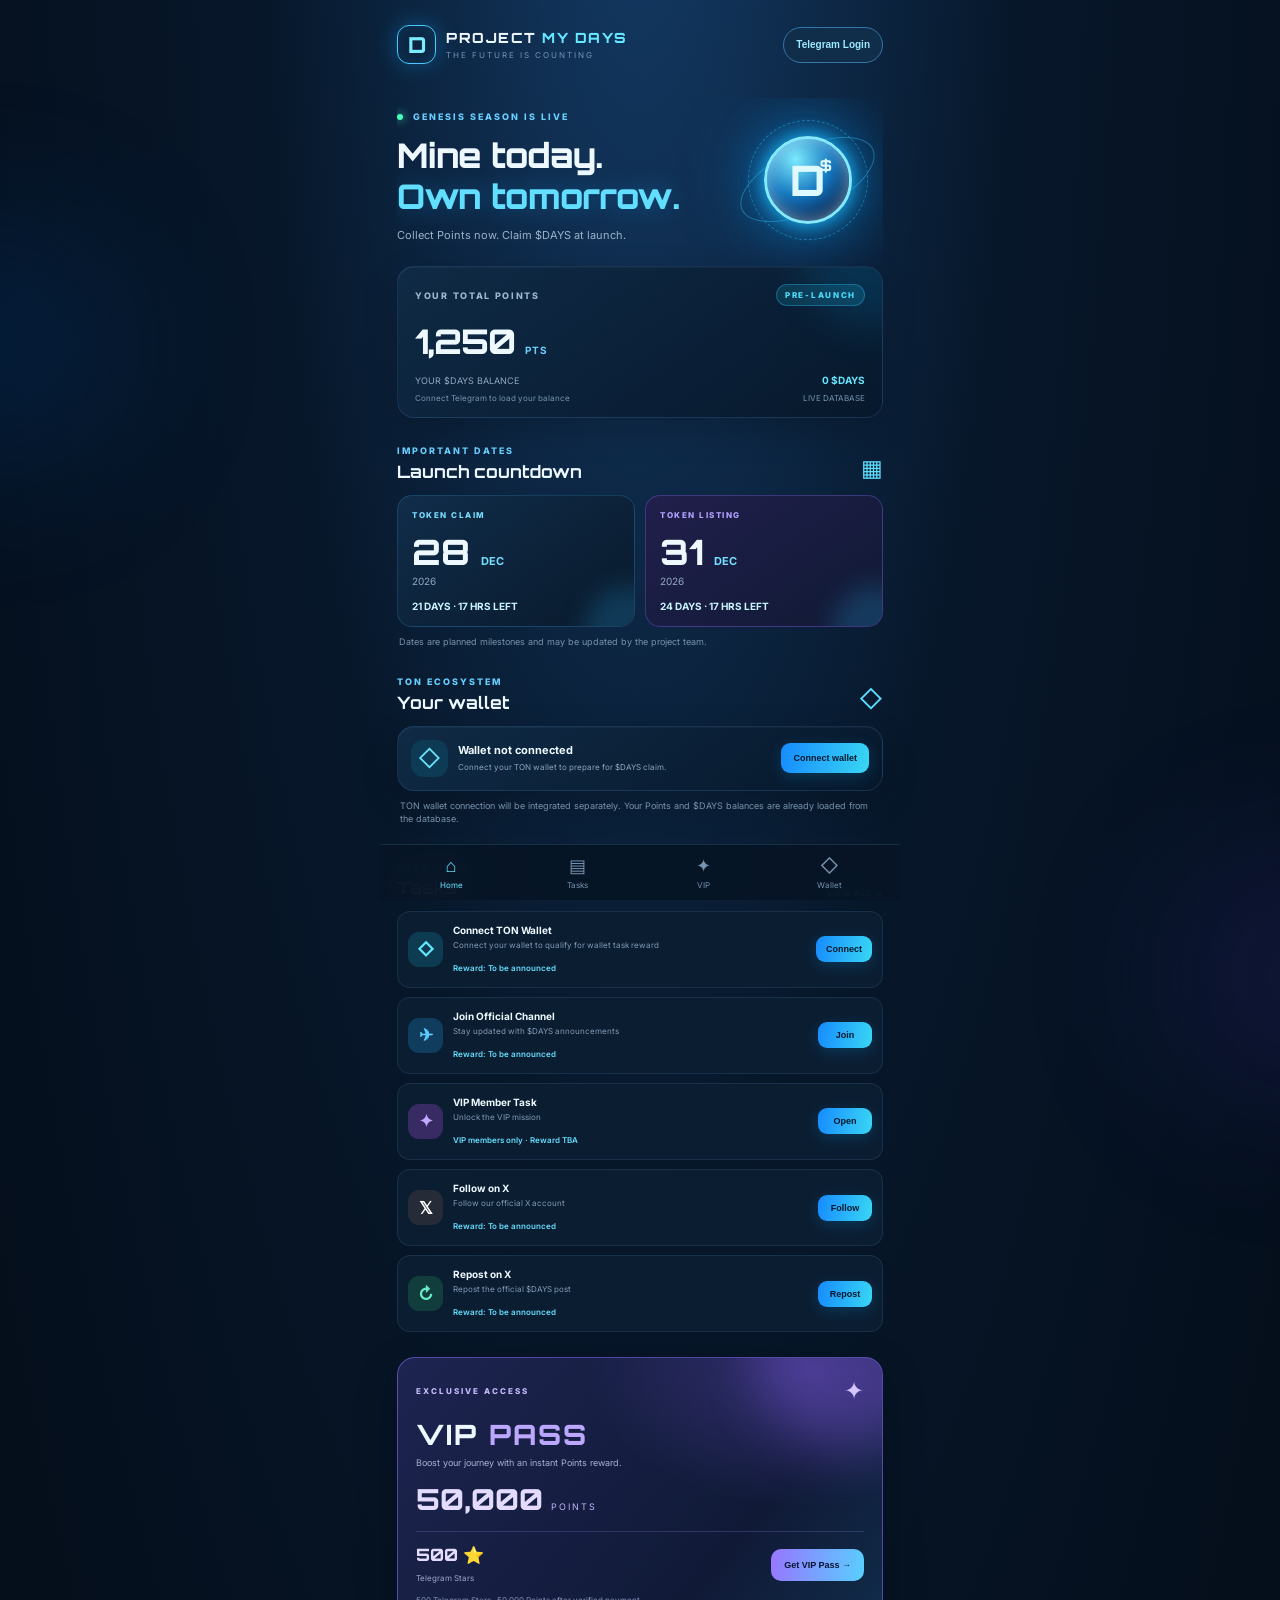
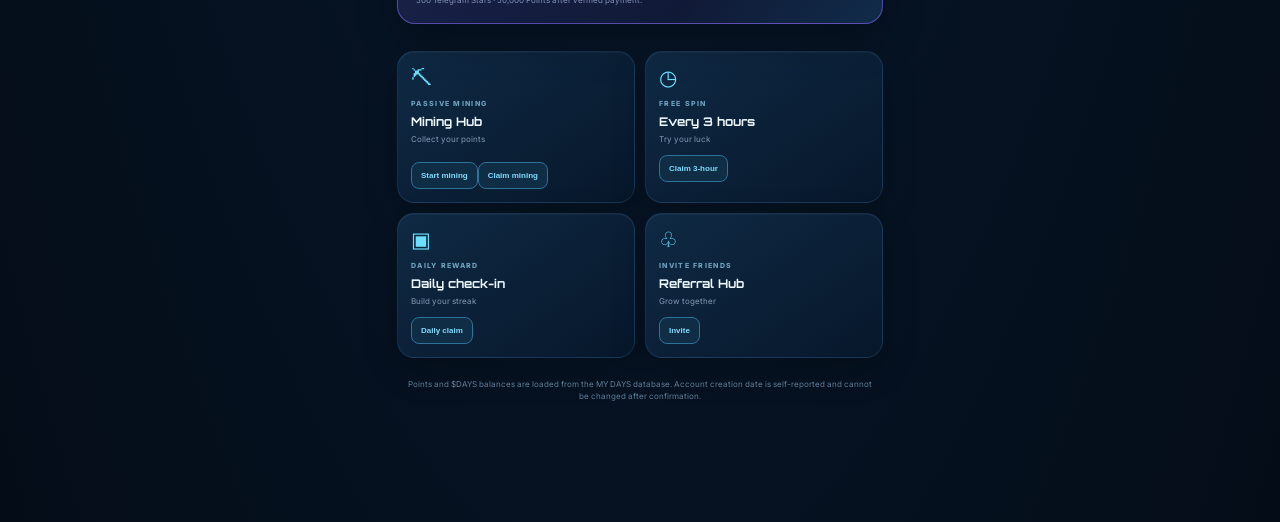
==== commit 56f3fe88: "Add files via upload" ====
--- a/index.html
+++ b/index.html
@@ -10,8 +10,8 @@
   <link rel="preconnect" href="https://fonts.gstatic.com" crossorigin>
   <link href="https://fonts.googleapis.com/css2?family=Orbitron:wght@500;600;700;800&family=Inter:wght@400;500;600;700;800&display=swap" rel="stylesheet">
   <style>
-*{box-sizing:border-box} :root{--bg:#061222;--panel:#0b1d33;--panel2:#102743;--line:rgba(105,177,255,.15);--blue:#36baff;--cyan:#64e7ff;--text:#eef8ff;--muted:#91a9c2;--purple:#8c6bff} body{margin:0;background:radial-gradient(ellipse at 50% -10%,#143b66 0%,#07172a 42%,#040c17 100%);color:var(--text);font-family:Inter,Arial,sans-serif;min-height:100vh;overflow-x:hidden}.ambient{position:fixed;border-radius:50%;filter:blur(90px);opacity:.17;pointer-events:none}.ambient-a{width:230px;height:230px;background:#087bff;top:230px;left:-120px}.ambient-b{width:250px;height:250px;background:#5b42e8;right:-150px;top:850px}.app-shell{width:min(100%,520px);margin:auto;padding:18px 17px 100px;position:relative}.topbar{display:flex;align-items:center;justify-content:space-between;margin-bottom:24px}.brand{display:flex;gap:10px;align-items:center}.brand-mark{width:39px;height:39px;border:1px solid #47c9ff;border-radius:12px;display:grid;place-items:center;font:800 22px Orbitron;color:#7ceaff;box-shadow:0 0 22px #16aaff55,inset 0 0 15px #16aaff22}.brand-name{font:800 14px Orbitron;letter-spacing:1.5px}.brand-name span{color:var(--cyan)}.brand-sub{font-size:8px;letter-spacing:2px;color:#7395b7;margin-top:4px}.avatar{width:auto;min-width:76px;height:36px;padding:0 12px;border-radius:20px;border:1px solid #3476a6;background:#102d4a;color:#9beaff;font-size:10px;font-weight:800}.hero{display:flex;align-items:center;min-height:168px;position:relative;overflow:hidden}.hero-copy{z-index:2}.eyebrow{font-size:9px;letter-spacing:2px;font-weight:800;color:#69cfff}.live-dot{display:inline-block;width:6px;height:6px;border-radius:50%;background:#47ffbf;box-shadow:0 0 10px #47ffbf;margin-right:6px}.hero h1{font:800 29px/1.2 Orbitron;margin:13px 0 8px;letter-spacing:-1px}.hero h1 span{color:#62dfff;text-shadow:0 0 25px #25aaff55}.hero p{font-size:11px;color:#9ab2c9}.coin-art{position:absolute;right:-2px;top:4px;width:155px;height:155px;display:grid;place-items:center}.coin{width:88px;height:88px;border-radius:50%;display:grid;place-items:center;position:relative;z-index:2;font:800 42px Orbitron;color:#dffaff;background:radial-gradient(circle at 35% 25%,#7ceaff,#1375bd 45%,#092b5b 75%);border:3px solid #83eaff;box-shadow:0 0 20px #18bfff,0 0 55px #168dff66,inset 0 0 16px #d7fbff88}.coin span{font-size:15px;position:absolute;right:17px;top:17px}.coin-ring{position:absolute;border:1px solid #4acfff66;border-radius:50%;transform:rotate(-25deg)}.ring-one{width:145px;height:65px}.ring-two{width:120px;height:120px;border-style:dashed;animation:spin 18s linear infinite}.coin-glow{position:absolute;width:95px;height:95px;border-radius:50%;background:#00aaff;filter:blur(42px);opacity:.55}@keyframes spin{to{transform:rotate(335deg)}}.panel{background:linear-gradient(145deg,rgba(16,43,70,.96),rgba(7,24,43,.96));border:1px solid var(--line);box-shadow:0 12px 35px #0003,inset 0 1px #ffffff09;border-radius:17px}.balance-card{padding:17px 17px 14px;position:relative;overflow:hidden}.balance-card:after{content:"";position:absolute;width:150px;height:150px;right:-70px;top:-90px;border-radius:50%;background:#00aaff22;filter:blur(20px)}.card-top,.balance-foot,.progress-label{display:flex;justify-content:space-between;align-items:center}.card-top{font-size:9px;letter-spacing:1.7px;color:#9bb5cc;font-weight:800}.pill{font-size:8px;color:#54e3ff;border:1px solid #2da9dc66;padding:5px 8px;border-radius:30px;background:#0d3951}.balance{font:800 34px Orbitron;margin:14px 0 12px;letter-spacing:-1px}.balance small{font:700 10px Inter;color:#6ecfff;letter-spacing:1px}.balance-foot{font-size:9px;color:#8fa9c1}.balance-foot strong{color:#68e5ff;font-size:10px}.progress{height:5px;border-radius:9px;background:#18344e;margin-top:15px;overflow:hidden}.progress i{display:block;height:100%;border-radius:9px;background:linear-gradient(90deg,#168dff,#65f0ff);box-shadow:0 0 12px #39caff}.progress-label{font-size:8px;color:#7895b1;margin-top:7px}.section{margin-top:27px}.section-heading{display:flex;justify-content:space-between;align-items:end;margin-bottom:13px}.section-heading h2{font:700 17px Orbitron;margin:5px 0 0}.calendar-icon,.ton-symbol{font-size:23px;color:#5edfff}.countdown-grid{display:grid;grid-template-columns:1fr 1fr;gap:10px}.date-card{padding:14px;border-radius:15px;position:relative;overflow:hidden;border:1px solid #3c9bdb44;background:linear-gradient(145deg,#102d4a,#09192b)}.date-card:after{content:"";position:absolute;width:90px;height:90px;right:-40px;bottom:-50px;border-radius:50%;background:#28baff33;filter:blur(12px)}.date-card.listing{border-color:#8d70ff55;background:linear-gradient(145deg,#211f4c,#101a34)}.date-label{font-size:8px;font-weight:800;letter-spacing:1.5px;color:#79dfff}.listing .date-label{color:#b4a2ff}.date-day{font:800 35px Orbitron;margin-top:10px}.date-day small{font:700 11px Inter;color:#75dfff}.date-year{font-size:10px;color:#90a9c1;margin-top:1px}.date-count{font-size:10px;color:#c8f5ff;margin-top:13px;font-weight:700}.fineprint,.notice{font-size:9px;color:#7892aa;line-height:1.5}.fineprint{margin:8px 2px}.wallet-card{padding:13px;display:flex;align-items:center;justify-content:space-between;gap:8px}.wallet-left{display:flex;align-items:center;gap:10px;min-width:0}.wallet-icon{width:37px;height:37px;flex-shrink:0;display:grid;place-items:center;border-radius:12px;background:#0d3a55;color:#69e7ff;font-size:22px}.wallet-left strong{display:block;font-size:11px}.wallet-left small{display:block;font-size:8px;color:#8ca6bf;margin-top:5px;line-height:1.4}.primary-btn,.task-btn{border:0;border-radius:9px;padding:10px 12px;background:linear-gradient(100deg,#168bff,#39d7f4);color:#04182b;font-size:9px;font-weight:800;white-space:nowrap;box-shadow:0 4px 15px #0aaaff33}.notice{padding:8px 3px}.view-all{font-size:8px;letter-spacing:1px;color:#6bdfff;text-decoration:none;font-weight:800}.task-list{display:grid;gap:9px}.task-row{display:flex;align-items:center;gap:10px;padding:12px 10px;border-radius:13px;background:#0b1d31;border:1px solid #24435e88}.task-icon{width:35px;height:35px;flex-shrink:0;border-radius:11px;display:grid;place-items:center;font-size:17px;font-weight:800}.wallet-task{background:#0d3c52;color:#63e9ff}.tg-task{background:#103d5d;color:#5ecaff}.vip-task{background:#382b63;color:#c3a8ff}.x-task{background:#252b37;color:#fff}.repost-task{background:#123d3d;color:#69e9c5}.task-info{flex:1;min-width:0}.task-info strong{display:block;font-size:10px}.task-info small{display:block;color:#819bb4;font-size:8px;margin:4px 0;line-height:1.4}.task-info b{font-size:8px;color:#65dfff;font-weight:600}.task-btn{padding:8px 10px;min-width:54px}.vip-card{margin-top:25px;padding:18px;border-radius:18px;position:relative;overflow:hidden;border:1px solid #8a70ff88;background:radial-gradient(ellipse at 85% 5%,#6149b966,transparent 38%),linear-gradient(130deg,#1d2450,#101a37 70%,#102c49);box-shadow:0 15px 40px #0004}.vip-shine{position:absolute;right:-60px;top:-100px;width:190px;height:190px;border-radius:50%;background:#8d65ff44;filter:blur(25px)}.vip-top,.vip-bottom{display:flex;justify-content:space-between;align-items:center;position:relative}.vip-tag{font-size:8px;letter-spacing:2px;color:#c7b9ff;font-weight:800}.vip-star{font-size:24px;color:#d5c5ff}.vip-title{font:800 28px Orbitron;margin-top:12px;letter-spacing:2px}.vip-title span{color:#bca7ff}.vip-card p{font-size:9px;color:#a6b2d0;margin:5px 0 13px}.vip-reward{display:flex;align-items:baseline;gap:8px}.vip-reward strong{font:800 29px Orbitron;color:#e4dcff}.vip-reward span{font-size:9px;letter-spacing:2px;color:#c2b2ff}.vip-bottom{margin-top:14px;padding-top:12px;border-top:1px solid #b5a1ff33}.vip-bottom strong{display:block;font:800 17px Orbitron;color:#e5dcff}.vip-bottom small{font-size:8px;color:#9fa9ca}.vip-button{border:0;border-radius:10px;padding:11px 13px;background:linear-gradient(100deg,#9875ff,#58cfff);font-size:9px;font-weight:800;color:#0a1530}.vip-footnote{font-size:8px;color:#8291b9;margin-top:10px}.mini-grid{display:grid;grid-template-columns:1fr 1fr;gap:10px}.mini-card{padding:13px}.mini-icon{font-size:21px;color:#6bdfff;margin-bottom:9px}.mini-card small{display:block;color:#6d9fbd;font-size:7px;letter-spacing:1.3px;font-weight:800}.mini-card strong{display:block;font:700 12px Orbitron;margin-top:6px}.mini-card span{display:block;font-size:8px;color:#819bb4;margin:5px 0 11px}.outline-btn{background:#102d46;border:1px solid #2e7199;color:#81ddff;border-radius:8px;padding:8px 9px;font-size:8px;font-weight:700}.bottom-nav{position:fixed;bottom:0;left:50%;transform:translateX(-50%);width:min(100%,520px);display:flex;justify-content:space-around;padding:10px 8px calc(10px + env(safe-area-inset-bottom));background:#071526ee;backdrop-filter:blur(18px);border-top:1px solid #3b658455;z-index:5}.bottom-nav a{display:grid;gap:3px;justify-items:center;color:#7792ac;text-decoration:none;font-size:8px;min-width:52px}.bottom-nav a span{font-size:18px}.bottom-nav a.active{color:#6ce4ff}footer{text-align:center;font-size:8px;color:#607d98;line-height:1.5;margin:20px 8px}.toast{position:fixed;bottom:82px;left:50%;transform:translate(-50%,20px);opacity:0;pointer-events:none;background:#153753;border:1px solid #45b9e8;color:#e9faff;border-radius:10px;padding:11px 15px;font-size:10px;z-index:10;transition:.25s;max-width:90%;text-align:center}.toast.show{opacity:1;transform:translate(-50%,0)}.user-line{font-size:9px;color:#8ecfff;text-align:right;margin:-17px 0 15px;min-height:12px}.avatar:disabled{opacity:.65}@media(min-width:520px){.app-shell{padding-top:25px}.hero h1{font-size:34px}}
-  .account-age-card{margin:0 0 20px;padding:15px 16px;border:1px solid #2c82b5;border-radius:15px;background:linear-gradient(135deg,#102e4b,#0a1b30);box-shadow:0 8px 24px #0003}.account-age-top{display:flex;justify-content:space-between;align-items:center;font-size:9px;letter-spacing:1.5px;font-weight:800;color:#8fc9e9}.account-age-est{color:#68e5ff}.account-age-number{font:800 25px Orbitron;margin:10px 0 5px;color:#e8faff}.account-age-note{font-size:9px;line-height:1.5;color:#8da9c2}
+*{box-sizing:border-box} :root{--bg:#061222;--panel:#0b1d33;--panel2:#102743;--line:rgba(105,177,255,.15);--blue:#36baff;--cyan:#64e7ff;--text:#eef8ff;--muted:#91a9c2;--purple:#8c6bff} body{margin:0;background:radial-gradient(ellipse at 50% -10%,#143b66 0%,#07172a 42%,#040c17 100%);color:var(--text);font-family:Inter,Arial,sans-serif;min-height:100vh;overflow-x:hidden}.ambient{position:fixed;border-radius:50%;filter:blur(90px);opacity:.17;pointer-events:none}.ambient-a{width:230px;height:230px;background:#087bff;top:230px;left:-120px}.ambient-b{width:250px;height:250px;background:#5b42e8;right:-150px;top:850px}.app-shell{width:min(100%,520px);margin:auto;padding:18px 17px 100px;position:relative}.topbar{display:flex;align-items:center;justify-content:space-between;margin-bottom:24px}.brand{display:flex;gap:10px;align-items:center}.brand-mark{width:39px;height:39px;border:1px solid #47c9ff;border-radius:12px;display:grid;place-items:center;font:800 22px Orbitron;color:#7ceaff;box-shadow:0 0 22px #16aaff55,inset 0 0 15px #16aaff22}.brand-name{font:800 14px Orbitron;letter-spacing:1.5px}.brand-name span{color:var(--cyan)}.brand-sub{font-size:8px;letter-spacing:2px;color:#7395b7;margin-top:4px}.avatar{width:auto;min-width:76px;height:36px;padding:0 12px;border-radius:20px;border:1px solid #3476a6;background:#102d4a;color:#9beaff;font-size:10px;font-weight:800}.hero{display:flex;align-items:center;min-height:168px;position:relative;overflow:hidden}.hero-copy{z-index:2}.eyebrow{font-size:9px;letter-spacing:2px;font-weight:800;color:#69cfff}.live-dot{display:inline-block;width:6px;height:6px;border-radius:50%;background:#47ffbf;box-shadow:0 0 10px #47ffbf;margin-right:6px}.hero h1{font:800 29px/1.2 Orbitron;margin:13px 0 8px;letter-spacing:-1px}.hero h1 span{color:#62dfff;text-shadow:0 0 25px #25aaff55}.hero p{font-size:11px;color:#9ab2c9}.coin-art{position:absolute;right:-2px;top:4px;width:155px;height:155px;display:grid;place-items:center}.coin{width:88px;height:88px;border-radius:50%;display:grid;place-items:center;position:relative;z-index:2;font:800 42px Orbitron;color:#dffaff;background:radial-gradient(circle at 35% 25%,#7ceaff,#1375bd 45%,#092b5b 75%);border:3px solid #83eaff;box-shadow:0 0 20px #18bfff,0 0 55px #168dff66,inset 0 0 16px #d7fbff88}.coin span{font-size:15px;position:absolute;right:17px;top:17px}.coin-ring{position:absolute;border:1px solid #4acfff66;border-radius:50%;transform:rotate(-25deg)}.ring-one{width:145px;height:65px}.ring-two{width:120px;height:120px;border-style:dashed;animation:spin 18s linear infinite}.coin-glow{position:absolute;width:95px;height:95px;border-radius:50%;background:#00aaff;filter:blur(42px);opacity:.55}@keyframes spin{to{transform:rotate(335deg)}}.panel{background:linear-gradient(145deg,rgba(16,43,70,.96),rgba(7,24,43,.96));border:1px solid var(--line);box-shadow:0 12px 35px #0003,inset 0 1px #ffffff09;border-radius:17px}.balance-card{padding:17px 17px 14px;position:relative;overflow:hidden}.balance-card:after{content:"";position:absolute;width:150px;height:150px;right:-70px;top:-90px;border-radius:50%;background:#00aaff22;filter:blur(20px)}.card-top,.balance-foot,.progress-label{display:flex;justify-content:space-between;align-items:center}.card-top{font-size:9px;letter-spacing:1.7px;color:#9bb5cc;font-weight:800}.pill{font-size:8px;color:#54e3ff;border:1px solid #2da9dc66;padding:5px 8px;border-radius:30px;background:#0d3951}.balance{font:800 34px Orbitron;margin:14px 0 12px;letter-spacing:-1px}.balance small{font:700 10px Inter;color:#6ecfff;letter-spacing:1px}.balance-foot{font-size:9px;color:#8fa9c1}.balance-foot strong{color:#68e5ff;font-size:10px}.progress{height:5px;border-radius:9px;background:#18344e;margin-top:15px;overflow:hidden}.progress i{display:block;height:100%;border-radius:9px;background:linear-gradient(90deg,#168dff,#65f0ff);box-shadow:0 0 12px #39caff}.progress-label{font-size:8px;color:#7895b1;margin-top:7px}.section{margin-top:27px}.section-heading{display:flex;justify-content:space-between;align-items:end;margin-bottom:13px}.section-heading h2{font:700 17px Orbitron;margin:5px 0 0}.calendar-icon,.ton-symbol{font-size:23px;color:#5edfff}.countdown-grid{display:grid;grid-template-columns:1fr 1fr;gap:10px}.date-card{padding:14px;border-radius:15px;position:relative;overflow:hidden;border:1px solid #3c9bdb44;background:linear-gradient(145deg,#102d4a,#09192b)}.date-card:after{content:"";position:absolute;width:90px;height:90px;right:-40px;bottom:-50px;border-radius:50%;background:#28baff33;filter:blur(12px)}.date-card.listing{border-color:#8d70ff55;background:linear-gradient(145deg,#211f4c,#101a34)}.date-label{font-size:8px;font-weight:800;letter-spacing:1.5px;color:#79dfff}.listing .date-label{color:#b4a2ff}.date-day{font:800 35px Orbitron;margin-top:10px}.date-day small{font:700 11px Inter;color:#75dfff}.date-year{font-size:10px;color:#90a9c1;margin-top:1px}.date-count{font-size:10px;color:#c8f5ff;margin-top:13px;font-weight:700}.fineprint,.notice{font-size:9px;color:#7892aa;line-height:1.5}.fineprint{margin:8px 2px}.wallet-card{padding:13px;display:flex;align-items:center;justify-content:space-between;gap:8px}.wallet-left{display:flex;align-items:center;gap:10px;min-width:0}.wallet-icon{width:37px;height:37px;flex-shrink:0;display:grid;place-items:center;border-radius:12px;background:#0d3a55;color:#69e7ff;font-size:22px}.wallet-left strong{display:block;font-size:11px}.wallet-left small{display:block;font-size:8px;color:#8ca6bf;margin-top:5px;line-height:1.4}.primary-btn,.task-btn{border:0;border-radius:9px;padding:10px 12px;background:linear-gradient(100deg,#168bff,#39d7f4);color:#04182b;font-size:9px;font-weight:800;white-space:nowrap;box-shadow:0 4px 15px #0aaaff33}.notice{padding:8px 3px}.view-all{font-size:8px;letter-spacing:1px;color:#6bdfff;text-decoration:none;font-weight:800}.task-list{display:grid;gap:9px}.task-row{display:flex;align-items:center;gap:10px;padding:12px 10px;border-radius:13px;background:#0b1d31;border:1px solid #24435e88}.task-icon{width:35px;height:35px;flex-shrink:0;border-radius:11px;display:grid;place-items:center;font-size:17px;font-weight:800}.wallet-task{background:#0d3c52;color:#63e9ff}.tg-task{background:#103d5d;color:#5ecaff}.vip-task{background:#382b63;color:#c3a8ff}.x-task{background:#252b37;color:#fff}.repost-task{background:#123d3d;color:#69e9c5}.task-info{flex:1;min-width:0}.task-info strong{display:block;font-size:10px}.task-info small{display:block;color:#819bb4;font-size:8px;margin:4px 0;line-height:1.4}.task-info b{font-size:8px;color:#65dfff;font-weight:600}.task-btn{padding:8px 10px;min-width:54px}.vip-card{margin-top:25px;padding:18px;border-radius:18px;position:relative;overflow:hidden;border:1px solid #8a70ff88;background:radial-gradient(ellipse at 85% 5%,#6149b966,transparent 38%),linear-gradient(130deg,#1d2450,#101a37 70%,#102c49);box-shadow:0 15px 40px #0004}.vip-shine{position:absolute;right:-60px;top:-100px;width:190px;height:190px;border-radius:50%;background:#8d65ff44;filter:blur(25px)}.vip-top,.vip-bottom{display:flex;justify-content:space-between;align-items:center;position:relative}.vip-tag{font-size:8px;letter-spacing:2px;color:#c7b9ff;font-weight:800}.vip-star{font-size:24px;color:#d5c5ff}.vip-title{font:800 28px Orbitron;margin-top:12px;letter-spacing:2px}.vip-title span{color:#bca7ff}.vip-card p{font-size:9px;color:#a6b2d0;margin:5px 0 13px}.vip-reward{display:flex;align-items:baseline;gap:8px}.vip-reward strong{font:800 29px Orbitron;color:#e4dcff}.vip-reward span{font-size:9px;letter-spacing:2px;color:#c2b2ff}.vip-bottom{margin-top:14px;padding-top:12px;border-top:1px solid #b5a1ff33}.vip-bottom strong{display:block;font:800 17px Orbitron;color:#e5dcff}.vip-bottom small{font-size:8px;color:#9fa9ca}.vip-button{border:0;border-radius:10px;padding:11px 13px;background:linear-gradient(100deg,#9875ff,#58cfff);font-size:9px;font-weight:800;color:#0a1530}.vip-footnote{font-size:8px;color:#8291b9;margin-top:10px}.mini-grid{display:grid;grid-template-columns:1fr 1fr;gap:10px}.mini-card{padding:13px}.mini-icon{font-size:21px;color:#6bdfff;margin-bottom:9px}.mini-card small{display:block;color:#6d9fbd;font-size:7px;letter-spacing:1.3px;font-weight:800}.mini-card strong{display:block;font:700 12px Orbitron;margin-top:6px}.mini-card span{display:block;font-size:8px;color:#819bb4;margin:5px 0 11px}.outline-btn{background:#102d46;border:1px solid #2e7199;color:#81ddff;border-radius:8px;padding:8px 9px;font-size:8px;font-weight:700}.bottom-nav{position:fixed;bottom:0;left:50%;transform:translateX(-50%);width:min(100%,520px);display:flex;justify-content:space-around;padding:10px 8px calc(10px + env(safe-area-inset-bottom));background:#071526ee;backdrop-filter:blur(18px);border-top:1px solid #3b658455;z-index:5}.bottom-nav a{display:grid;gap:3px;justify-items:center;color:#7792ac;text-decoration:none;font-size:8px;min-width:52px}.bottom-nav a span{font-size:18px}.bottom-nav a.active{color:#6ce4ff}footer{text-align:center;font-size:8px;color:#607d98;line-height:1.5;margin:20px 8px}.toast{position:fixed;bottom:82px;left:50%;transform:translate(-50%,20px);opacity:0;pointer-events:none;background:#153753;border:1px solid #45b9e8;color:#e9faff;border-radius:10px;padding:11px 15px;font-size:10px;z-index:10;transition:.25s;max-width:90%;text-align:center}.toast.show{opacity:1;transform:translate(-50%,0)}.user-line{font-size:9px;color:#8ecfff;text-align:right;margin:-17px 0 15px;min-height:12px}.avatar:disabled,.age-calc-btn:disabled{opacity:.65;cursor:not-allowed}@media(min-width:520px){.app-shell{padding-top:25px}.hero h1{font-size:34px}}
+  .account-age-card{margin:0 0 20px;padding:15px 16px;border:1px solid #2c82b5;border-radius:15px;background:linear-gradient(135deg,#102e4b,#0a1b30);box-shadow:0 8px 24px #0003}.account-age-top{display:flex;justify-content:space-between;align-items:center;font-size:9px;letter-spacing:1.5px;font-weight:800;color:#8fc9e9}.account-age-est{color:#68e5ff}.account-age-number{font:800 25px Orbitron;margin:10px 0 5px;color:#e8faff}.account-age-note{font-size:9px;line-height:1.5;color:#8da9c2}.age-date-input{display:block;width:100%;margin:12px 0 9px;padding:12px;border:1px solid #347ba5;border-radius:10px;background:#071a2d;color:#e8faff;font:600 13px Inter;color-scheme:dark}.age-calc-btn{width:100%;padding:12px;border:0;border-radius:10px;background:linear-gradient(100deg,#168bff,#39d7f4);color:#04182b;font-size:10px;font-weight:800}.age-result{font:800 19px Orbitron;color:#e8faff;margin-top:13px}
 </style>
 </head>
 <body>
@@ -23,9 +23,13 @@
     </header>
     <div class="user-line" id="user-line"></div>
     <section class="account-age-card" id="account-age-card" hidden>
-      <div class="account-age-top"><span>TELEGRAM ACCOUNT AGE</span><span class="account-age-est">ID ESTIMATE</span></div>
-      <div class="account-age-number" id="account-age-value">Calculating…</div>
-      <div class="account-age-note" id="account-age-note">Approximate estimate from Telegram ID reference ranges, not an official creation date.</div>
+      <div class="account-age-top"><span>TELEGRAM ACCOUNT AGE</span><span class="account-age-est">SELF-REPORTED</span></div>
+      <div class="account-age-note">Select the date you created your Telegram account. MY DAYS will calculate the elapsed time automatically.</div>
+      <label for="account-created-date" class="account-age-note" style="display:block;margin-top:12px">ACCOUNT CREATION DATE</label>
+      <input class="age-date-input" id="account-created-date" type="date" />
+      <button class="age-calc-btn" id="calculate-account-age" type="button">CALCULATE ACCOUNT AGE</button>
+      <div class="age-result" id="account-age-value" aria-live="polite"></div>
+      <div class="account-age-note" id="account-age-note">This date is entered by the user and is not verified by Telegram.</div>
     </section>
 
     <section class="hero">
@@ -39,9 +43,8 @@
     <section class="balance-card panel">
       <div class="card-top"><span>YOUR TOTAL POINTS</span><span class="pill">PRE-LAUNCH</span></div>
       <div class="balance" id="points">1,250 <small>PTS</small></div>
-      <div class="balance-foot"><span>Estimated $DAYS after listing</span><strong id="estimate">125 $DAYS*</strong></div>
-      <div class="progress"><i style="width:42%"></i></div>
-      <div class="progress-label"><span>Keep completing tasks</span><span>10 PTS = 1 $DAYS*</span></div>
+      <div class="balance-foot"><span>YOUR $DAYS BALANCE</span><strong id="days-balance">0 $DAYS</strong></div>
+      <div class="progress-label"><span id="points-status">Connect Telegram to load your balance</span><span>LIVE DATABASE</span></div>
     </section>
 
     <section class="section">
@@ -59,7 +62,7 @@
         <div class="wallet-left"><div class="wallet-icon">◇</div><div><strong id="wallet-status">Wallet not connected</strong><small id="wallet-address">Connect your TON wallet to prepare for $DAYS claim.</small></div></div>
         <button class="primary-btn" id="wallet-btn">Connect wallet</button>
       </div>
-      <div class="notice">Wallet connection is a demo in this preview. Real TON Connect and reward verification require the secure backend integration.</div>
+      <div class="notice">TON wallet connection will be integrated separately. Your Points and $DAYS balances are already loaded from the database.</div>
     </section>
 
     <section class="section">
@@ -76,123 +79,140 @@
     <section class="vip-card" id="vip">
       <div class="vip-shine"></div><div class="vip-top"><span class="vip-tag">EXCLUSIVE ACCESS</span><span class="vip-star">✦</span></div>
       <div class="vip-title">VIP <span>PASS</span></div><p>Boost your journey with an instant Points reward.</p>
-      <div class="vip-reward"><strong>20,000</strong><span>POINTS</span></div>
+      <div class="vip-reward"><strong>50,000</strong><span>POINTS</span></div>
       <div class="vip-bottom"><div><strong>500 ⭐</strong><small>Telegram Stars</small></div><button id="vip-btn" class="vip-button">Get VIP Pass <span>→</span></button></div>
-      <div class="vip-footnote">Demo purchase button · Telegram Stars payment integration comes in a later version.</div>
+      <div class="vip-footnote" id="vip-status">500 Telegram Stars · 50,000 Points after verified payment.</div>
     </section>
 
     <section class="section mini-grid">
-      <article class="mini-card panel"><div class="mini-icon">⛏</div><small>PASSIVE MINING</small><strong>Mining Hub</strong><span>Collect your points</span><button class="outline-btn" data-action="mining">Open mining</button></article>
-      <article class="mini-card panel"><div class="mini-icon">◷</div><small>FREE SPIN</small><strong>Every 3 hours</strong><span>Try your luck</span><button class="outline-btn" data-action="spin">Spin now</button></article>
-      <article class="mini-card panel"><div class="mini-icon">▣</div><small>DAILY REWARD</small><strong>Daily check-in</strong><span>Build your streak</span><button class="outline-btn" data-action="daily">Check in</button></article>
+      <article class="mini-card panel"><div class="mini-icon">⛏</div><small>PASSIVE MINING</small><strong>Mining Hub</strong><span>Collect your points</span><button class="outline-btn" id="mining-start">Start mining</button><button class="outline-btn" id="mining-claim" style="margin-top:7px">Claim mining</button></article>
+      <article class="mini-card panel"><div class="mini-icon">◷</div><small>FREE SPIN</small><strong>Every 3 hours</strong><span>Try your luck</span><button class="outline-btn" id="claim-3hour">Claim 3-hour</button></article>
+      <article class="mini-card panel"><div class="mini-icon">▣</div><small>DAILY REWARD</small><strong>Daily check-in</strong><span>Build your streak</span><button class="outline-btn" id="claim-daily">Daily claim</button></article>
       <article class="mini-card panel"><div class="mini-icon">♧</div><small>INVITE FRIENDS</small><strong>Referral Hub</strong><span>Grow together</span><button class="outline-btn" data-action="referral">Invite</button></article>
     </section>
 
     <nav class="bottom-nav"><a class="active" href="#"><span>⌂</span>Home</a><a href="#tasks"><span>▤</span>Tasks</a><a href="#vip"><span>✦</span>VIP</a><a href="#wallet"><span>◇</span>Wallet</a></nav>
-    <footer>*Conversion rate is provisional for preview only. Final conversion and token allocation will be announced before listing.</footer>
+    <footer>Points and $DAYS balances are loaded from the MY DAYS database. Account creation date is self-reported and cannot be changed after confirmation.</footer>
   </main>
   <div class="toast" id="toast"></div>
   <script>
 const $=s=>document.querySelector(s);
-let points=Number(localStorage.getItem("days_demo_points")||1250);
-function renderPoints(){ $("#points").innerHTML=points.toLocaleString()+" <small>PTS</small>"; $("#estimate").textContent=Math.floor(points/10).toLocaleString()+" $DAYS*"; }
-renderPoints();
-function countdown(target,el){const d=new Date(target).getTime()-Date.now();if(d<=0){el.textContent="Milestone date reached";return;}const days=Math.floor(d/86400000),hours=Math.floor(d%86400000/3600000);el.textContent=`${days} DAYS · ${hours} HRS LEFT`;}
-function updateDates(){countdown("2026-12-28T00:00:00+06:30",$("#claim-count"));countdown("2026-12-31T00:00:00+06:30",$("#listing-count"));}
-updateDates();setInterval(updateDates,60000);
-let toastTimer;function toast(msg){const t=$("#toast");t.textContent=msg;t.classList.add("show");clearTimeout(toastTimer);toastTimer=setTimeout(()=>t.classList.remove("show"),2600);}
-$("#wallet-btn").addEventListener("click",()=>toast("TON Connect will be enabled in the backend integration."));
-$("#vip-btn").addEventListener("click",()=>toast("VIP purchase: 500 Telegram Stars · Payment integration coming in a later version."));
-document.querySelectorAll("[data-task]").forEach(b=>b.addEventListener("click",()=>{const messages={wallet:"Connect TON Wallet task selected. Real verification will be added later.",channel:"Official Channel link and membership verification will be added later.",vip:"VIP mission details will be available in the next update.",follow:"Official X follow link and verification will be added later.",repost:"Official X repost link and verification will be added later."};toast(messages[b.dataset.task]);}));
-document.querySelectorAll("[data-action]").forEach(b=>b.addEventListener("click",()=>toast(({mining:"Mining hub demo selected.",spin:"Free Spin demo selected.",daily:"Daily check-in demo selected.",referral:"Referral hub demo selected."})[b.dataset.action])));
-
-/* Telegram Mini App authentication */
 const SUPABASE_FUNCTION_URL="https://ecxhxsbdatsrjgpvtjns.supabase.co/functions/v1/telegram-auth";
 const SUPABASE_PUBLISHABLE_KEY="sb_publishable_xSMeJvXQpXE6pGpp6ptmQA_WxICDSo3";
 const loginButton=$("#telegram-login");
 const userLine=$("#user-line");
-function getTelegramApp(){return window.Telegram && window.Telegram.WebApp ? window.Telegram.WebApp : null;}
-
-/* Telegram does not expose the official account creation date.
-   This local ID-era estimate avoids third-party API/CORS failures. */
-const TELEGRAM_ID_ERA_POINTS=[
-  [1,Date.UTC(2013,7,1)],[10000000,Date.UTC(2014,0,1)],
-  [50000000,Date.UTC(2015,0,1)],[100000000,Date.UTC(2016,0,1)],
-  [200000000,Date.UTC(2017,0,1)],[400000000,Date.UTC(2018,0,1)],
-  [700000000,Date.UTC(2019,0,1)],[1000000000,Date.UTC(2020,0,1)],
-  [1400000000,Date.UTC(2021,0,1)],[1800000000,Date.UTC(2022,0,1)],
-  [2200000000,Date.UTC(2023,0,1)],[2600000000,Date.UTC(2024,0,1)],
-  [3000000000,Date.UTC(2025,0,1)],[3400000000,Date.UTC(2026,0,1)]
-];
-function estimateTelegramDate(value){
-  const id=Number(value);
-  if(!Number.isSafeInteger(id)||id<=0)return null;
-  const pts=TELEGRAM_ID_ERA_POINTS;
-  if(id<=pts[0][0])return new Date(pts[0][1]);
-  for(let i=1;i<pts.length;i++){
-    const [hi,hd]=pts[i], [lo,ld]=pts[i-1];
-    if(id<=hi)return new Date(ld+(hd-ld)*(id-lo)/(hi-lo));
+const ageDateInput=$("#account-created-date");
+const ageValue=$("#account-age-value");
+const ageNote=$("#account-age-note");
+const ageCard=$("#account-age-card");
+let telegramApp=null;
+let initData="";
+let profile=null;
+let busy=false;
+
+function getTelegramApp(){return window.Telegram&&window.Telegram.WebApp?window.Telegram.WebApp:null;}
+function toast(message){const el=$("#toast");el.textContent=message;el.classList.add("show");clearTimeout(window.__myDaysToast);window.__myDaysToast=setTimeout(()=>el.classList.remove("show"),2800);}
+function localDateString(d){const y=d.getFullYear(),m=String(d.getMonth()+1).padStart(2,"0"),day=String(d.getDate()).padStart(2,"0");return `${y}-${m}-${day}`;}
+function formatNumber(value){return Number(value||0).toLocaleString("en-US");}
+function renderProfile(data){
+  profile=data||{};
+  $("#points").innerHTML=formatNumber(profile.total_points)+" <small>PTS</small>";
+  $("#days-balance").textContent=formatNumber(profile.balance_days)+" $DAYS";
+  $("#points-status").textContent=profile.vip_active?"VIP MEMBER · LIVE BALANCE":"Your points are saved securely";
+  $("#vip-status").textContent=profile.vip_active?"VIP ACTIVE · Final bonus unlocks after mining ends.":"500 Telegram Stars · 50,000 Points after verified payment.";
+  if(profile.account_created_date){
+    ageDateInput.value=profile.account_created_date;
+    ageDateInput.disabled=true;
+    $("#calculate-account-age").disabled=true;
+    $("#calculate-account-age").textContent="DATE CONFIRMED · LOCKED";
+    showAccountAge(profile.account_created_date);
+    ageNote.textContent="Saved to your account. This date cannot be changed.";
+  }else{
+    ageDateInput.disabled=false;
+    $("#calculate-account-age").disabled=false;
+    $("#calculate-account-age").textContent="CONFIRM ACCOUNT CREATION DATE";
+    ageNote.textContent="Self-reported date. Once confirmed, it cannot be changed.";
   }
-  return new Date(pts[pts.length-1][1]);
-}
-function showEstimatedAccountAge(telegramId){
-  const card=$("#account-age-card"), value=$("#account-age-value"), note=$("#account-age-note");
-  card.hidden=false;
-  const date=estimateTelegramDate(telegramId);
-  if(!date){value.textContent="Estimate unavailable";note.textContent="Telegram ID could not be read. Please reopen this Mini App inside Telegram.";return;}
-  const today=new Date();
-  const todayUTC=Date.UTC(today.getUTCFullYear(),today.getUTCMonth(),today.getUTCDate());
-  const startUTC=Date.UTC(date.getUTCFullYear(),date.getUTCMonth(),date.getUTCDate());
-  const days=Math.max(0,Math.floor((todayUTC-startUTC)/86400000));
-  value.textContent=days.toLocaleString()+" DAYS";
-  note.textContent="Estimated account start: "+date.toISOString().slice(0,10)+". This is only a rough ID-based estimate; Telegram does not provide an official account creation date.";
-}
+}
+function showAccountAge(raw){
+  const [y,m,d]=raw.split("-").map(Number);
+  const start=new Date(y,m-1,d);const today=new Date();today.setHours(0,0,0,0);
+  const totalDays=Math.max(0,Math.floor((Date.UTC(today.getFullYear(),today.getMonth(),today.getDate())-Date.UTC(y,m-1,d))/86400000));
+  let years=today.getFullYear()-y,months=today.getMonth()-(m-1),days=today.getDate()-d;
+  if(days<0){months--;days+=new Date(today.getFullYear(),today.getMonth(),0).getDate();}
+  if(months<0){years--;months+=12;}
+  const pieces=[];if(years)pieces.push(years+" Year"+(years===1?"":"s"));if(months)pieces.push(months+" Month"+(months===1?"":"s"));pieces.push(days+" Day"+(days===1?"":"s"));
+  ageValue.textContent=pieces.join(", ");
+  if(!profile?.account_created_date)ageNote.textContent=formatNumber(Math.min(totalDays,1825)*10)+" Points estimated · date is not verified by Telegram.";
+}
+async function api(action="login",extra={}){
+  if(!initData)throw new Error("Open MY DAYS from Telegram first.");
+  const res=await fetch(SUPABASE_FUNCTION_URL,{method:"POST",headers:{"Content-Type":"application/json","apikey":SUPABASE_PUBLISHABLE_KEY},body:JSON.stringify({initData,action,...extra})});
+  const data=await res.json().catch(()=>({}));
+  if(!res.ok||data.success===false)throw new Error(data.error||data.message||`Request failed (${res.status})`);
+  return data;
+}
+async function refreshProfile(){const data=await api("profile");renderProfile(data.user||data.profile||{});}
+async function runAction(action,successText){
+  if(busy)return; if(!initData){toast("Please log in with Telegram first.");return;}
+  busy=true;
+  try{const data=await api(action);await refreshProfile();const result=data.result||{};toast(successText+(result.reward?` +${formatNumber(result.reward)} Points`:""));}
+  catch(e){toast(e.message||"Action failed.");}
+  finally{busy=false;}
+}
+
+async function confirmAccountAge(){
+  if(!initData){toast("Please log in with Telegram first.");return;}
+  if(profile?.account_created_date){toast("Account creation date is already locked.");return;}
+  const raw=ageDateInput.value;if(!raw){toast("Please select your account creation date.");return;}
+  const selected=new Date(raw+"T00:00:00");const today=new Date();today.setHours(0,0,0,0);
+  const min=new Date(today);min.setFullYear(min.getFullYear()-5);
+  if(Number.isNaN(selected.getTime())||selected>today||selected<min){toast("Choose a date within the last 5 years.");return;}
+  const btn=$("#calculate-account-age");btn.disabled=true;btn.textContent="SAVING…";
+  try{const result=await api("set_account_age",{accountCreatedDate:raw});await refreshProfile();toast("Account age saved. Reward added to Total Points.");}
+  catch(e){toast(e.message||"Could not save account age.");btn.disabled=false;btn.textContent="CONFIRM ACCOUNT CREATION DATE";}
+}
+
 async function telegramLogin(){
-  const tg=getTelegramApp();
-  if(!tg || !tg.initData){
-    toast("Please open MY DAYS from the Telegram Mini App.");
-    return;
-  }
-  loginButton.disabled=true;
-  loginButton.textContent="Checking…";
+  telegramApp=getTelegramApp();
+  if(!telegramApp||!telegramApp.initData){toast("Please open MY DAYS from the Telegram Mini App.");return;}
+  if(busy)return;busy=true;loginButton.disabled=true;loginButton.textContent="Checking…";
   try{
-    tg.ready();
-    const response=await fetch(SUPABASE_FUNCTION_URL,{
-      method:"POST",
-      headers:{
-        "Content-Type":"application/json",
-        "apikey":SUPABASE_PUBLISHABLE_KEY
-      },
-      body:JSON.stringify({initData:tg.initData})
-    });
-    const result=await response.json().catch(()=>({}));
-    if(!response.ok){
-      throw new Error(result.error || result.message || "Login failed ("+response.status+")");
-    }
-    const profile=result.profile || result.user || result.data?.profile || result.data?.user || {};
-    const firstName=profile.first_name || profile.firstName || tg.initDataUnsafe?.user?.first_name || "Telegram user";
-    const username=profile.username || tg.initDataUnsafe?.user?.username;
-    const displayName=username ? firstName+" · @"+username : firstName;
-    userLine.textContent="Logged in: "+displayName;
-    showEstimatedAccountAge(tg.initDataUnsafe?.user?.id);
-    loginButton.textContent="Connected";
-    toast("Telegram login successful.");
-  }catch(error){
-    console.error("Telegram login error:",error);
-    toast(error.message || "Telegram login failed. Please try again.");
-    loginButton.disabled=false;
-    loginButton.textContent="Telegram Login";
-  }
-}
+    telegramApp.ready();telegramApp.expand();initData=telegramApp.initData;
+    const data=await api("login");const user=data.user||data.profile||{};
+    const first=user.first_name||telegramApp.initDataUnsafe?.user?.first_name||"Telegram user";
+    const username=user.username||telegramApp.initDataUnsafe?.user?.username;
+    userLine.textContent="Logged in: "+(username?first+" · @"+username:first);
+    ageCard.hidden=false;renderProfile(user);
+    loginButton.textContent="Connected";toast("Telegram login successful.");
+  }catch(e){initData="";loginButton.disabled=false;loginButton.textContent="Telegram Login";toast(e.message||"Telegram login failed.");}
+  finally{busy=false;}
+}
+
+function countdown(target,el){const diff=new Date(target).getTime()-Date.now();if(diff<=0){el.textContent="Milestone date reached";return;}const days=Math.floor(diff/86400000),hours=Math.floor(diff%86400000/3600000);el.textContent=`${days} DAYS · ${hours} HRS LEFT`;}
+function updateDates(){countdown("2026-12-28T00:00:00+06:30",$("#claim-count"));countdown("2026-12-31T00:00:00+06:30",$("#listing-count"));}
+updateDates();setInterval(updateDates,60000);
+
 loginButton.addEventListener("click",telegramLogin);
-if(getTelegramApp()){
-  const tg=getTelegramApp();
-  tg.ready();
-  tg.expand();
-  if(tg.initData){
-    loginButton.textContent="Login to $DAYS";
-  }
-}
+$("#calculate-account-age").addEventListener("click",confirmAccountAge);
+$("#claim-daily").addEventListener("click",()=>runAction("claim_daily","Daily claim successful"));
+$("#claim-3hour").addEventListener("click",()=>runAction("claim_3hour","3-hour claim successful"));
+$("#mining-start").addEventListener("click",()=>runAction("mining_start","Mining started"));
+$("#mining-claim").addEventListener("click",()=>runAction("mining_claim","Mining claimed"));
+$("#vip-btn").addEventListener("click",async()=>{
+  if(!initData){toast("Please log in with Telegram first.");return;}
+  try{const data=await api("vip_invoice");if(!data.invoice_url)throw new Error("Invoice link was not returned.");
+    if(telegramApp?.openInvoice){telegramApp.openInvoice(data.invoice_url,(status)=>{if(status==="paid"){toast("Payment received. Updating VIP reward…");setTimeout(()=>refreshProfile().catch(()=>{}),1800);}else if(status==="failed")toast("VIP payment failed.");});}
+    else if(telegramApp?.openLink){telegramApp.openLink(data.invoice_url);}else{window.open(data.invoice_url,"_blank");}
+  }catch(e){toast(e.message||"Could not create VIP invoice.");}
+});
+$("#wallet-btn").addEventListener("click",()=>toast("TON Wallet connection is not integrated yet."));
+document.querySelectorAll("[data-action=\"referral\"]").forEach(btn=>btn.addEventListener("click",()=>toast("Referral system is not connected yet.")));
+document.querySelectorAll("[data-task]").forEach(btn=>btn.addEventListener("click",()=>toast("This task is not connected to verified rewards yet.")));
+
+const today=new Date();const minDate=new Date(today);minDate.setFullYear(minDate.getFullYear()-5);
+ageDateInput.max=localDateString(today);ageDateInput.min=localDateString(minDate);
+if(getTelegramApp()){telegramApp=getTelegramApp();telegramApp.ready();telegramApp.expand();if(telegramApp.initData)loginButton.textContent="Login to $DAYS";}
 </script>
 </body>
 </html>
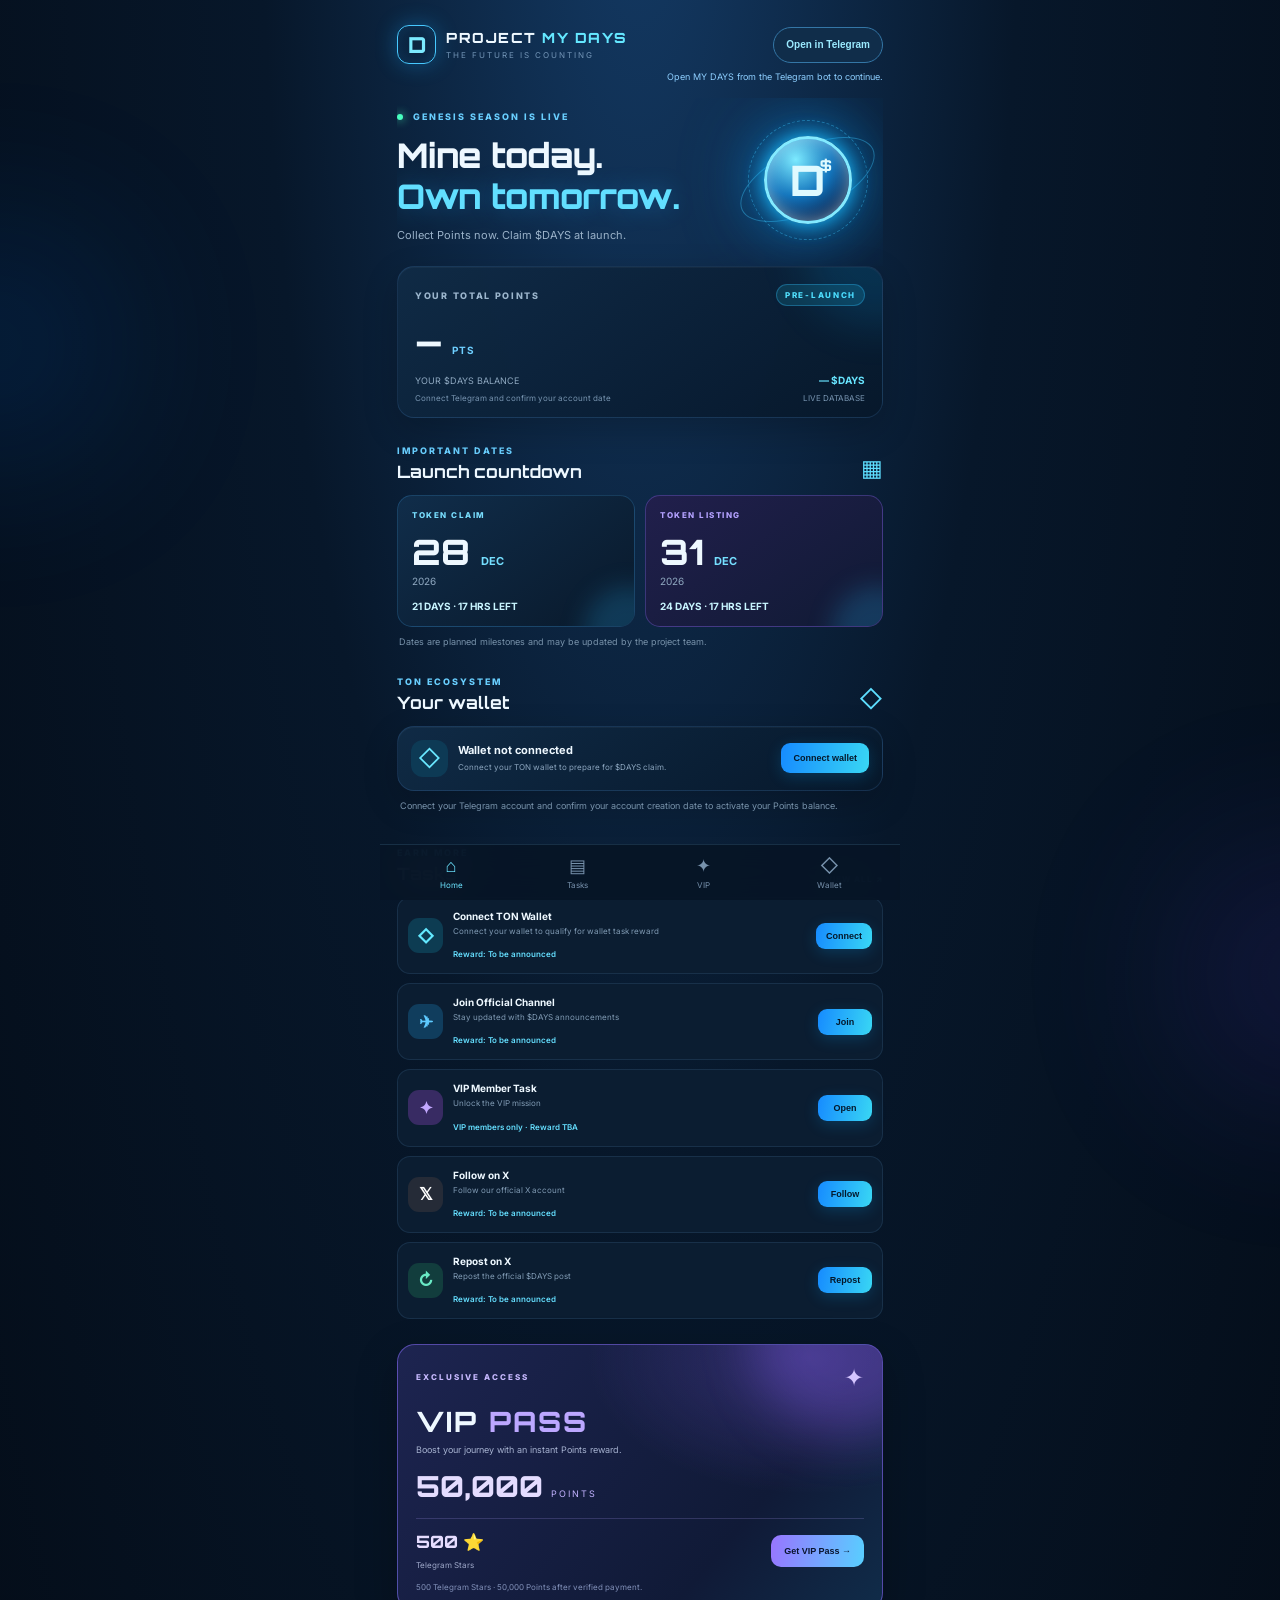
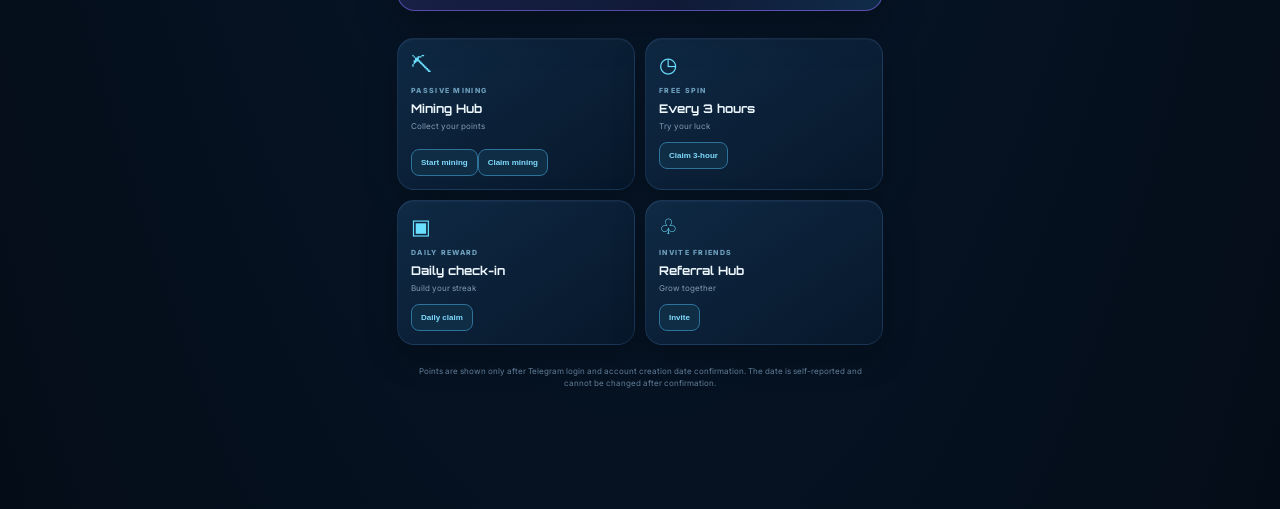
==== commit 08e91d66: "Add files via upload" ====
--- a/index.html
+++ b/index.html
@@ -42,9 +42,9 @@
 
     <section class="balance-card panel">
       <div class="card-top"><span>YOUR TOTAL POINTS</span><span class="pill">PRE-LAUNCH</span></div>
-      <div class="balance" id="points">1,250 <small>PTS</small></div>
-      <div class="balance-foot"><span>YOUR $DAYS BALANCE</span><strong id="days-balance">0 $DAYS</strong></div>
-      <div class="progress-label"><span id="points-status">Connect Telegram to load your balance</span><span>LIVE DATABASE</span></div>
+      <div class="balance" id="points">— <small>PTS</small></div>
+      <div class="balance-foot"><span>YOUR $DAYS BALANCE</span><strong id="days-balance">— $DAYS</strong></div>
+      <div class="progress-label"><span id="points-status">Connect Telegram and confirm your account date</span><span>LIVE DATABASE</span></div>
     </section>
 
     <section class="section">
@@ -62,7 +62,7 @@
         <div class="wallet-left"><div class="wallet-icon">◇</div><div><strong id="wallet-status">Wallet not connected</strong><small id="wallet-address">Connect your TON wallet to prepare for $DAYS claim.</small></div></div>
         <button class="primary-btn" id="wallet-btn">Connect wallet</button>
       </div>
-      <div class="notice">TON wallet connection will be integrated separately. Your Points and $DAYS balances are already loaded from the database.</div>
+      <div class="notice">Connect your Telegram account and confirm your account creation date to activate your Points balance.</div>
     </section>
 
     <section class="section">
@@ -92,7 +92,7 @@
     </section>
 
     <nav class="bottom-nav"><a class="active" href="#"><span>⌂</span>Home</a><a href="#tasks"><span>▤</span>Tasks</a><a href="#vip"><span>✦</span>VIP</a><a href="#wallet"><span>◇</span>Wallet</a></nav>
-    <footer>Points and $DAYS balances are loaded from the MY DAYS database. Account creation date is self-reported and cannot be changed after confirmation.</footer>
+    <footer>Points are shown only after Telegram login and account creation date confirmation. The date is self-reported and cannot be changed after confirmation.</footer>
   </main>
   <div class="toast" id="toast"></div>
   <script>
@@ -116,9 +116,10 @@
 function formatNumber(value){return Number(value||0).toLocaleString("en-US");}
 function renderProfile(data){
   profile=data||{};
-  $("#points").innerHTML=formatNumber(profile.total_points)+" <small>PTS</small>";
-  $("#days-balance").textContent=formatNumber(profile.balance_days)+" $DAYS";
-  $("#points-status").textContent=profile.vip_active?"VIP MEMBER · LIVE BALANCE":"Your points are saved securely";
+  const dateConfirmed=Boolean(profile.account_created_date);
+  $("#points").innerHTML=dateConfirmed?formatNumber(profile.total_points)+" <small>PTS</small>":"— <small>PTS</small>";
+  $("#days-balance").textContent=dateConfirmed?formatNumber(profile.balance_days)+" $DAYS":"— $DAYS";
+  $("#points-status").textContent=dateConfirmed?(profile.vip_active?"VIP MEMBER · LIVE BALANCE":"ACCOUNT DATE CONFIRMED · LIVE BALANCE"):"Confirm your Telegram account creation date to show Points";
   $("#vip-status").textContent=profile.vip_active?"VIP ACTIVE · Final bonus unlocks after mining ends.":"500 Telegram Stars · 50,000 Points after verified payment.";
   if(profile.account_created_date){
     ageDateInput.value=profile.account_created_date;
@@ -131,7 +132,8 @@
     ageDateInput.disabled=false;
     $("#calculate-account-age").disabled=false;
     $("#calculate-account-age").textContent="CONFIRM ACCOUNT CREATION DATE";
-    ageNote.textContent="Self-reported date. Once confirmed, it cannot be changed.";
+    ageValue.textContent="";
+    ageNote.textContent="Select your Telegram account creation date. Points will appear after you confirm and save it.";
   }
 }
 function showAccountAge(raw){
@@ -143,7 +145,7 @@
   if(months<0){years--;months+=12;}
   const pieces=[];if(years)pieces.push(years+" Year"+(years===1?"":"s"));if(months)pieces.push(months+" Month"+(months===1?"":"s"));pieces.push(days+" Day"+(days===1?"":"s"));
   ageValue.textContent=pieces.join(", ");
-  if(!profile?.account_created_date)ageNote.textContent=formatNumber(Math.min(totalDays,1825)*10)+" Points estimated · date is not verified by Telegram.";
+  if(!profile?.account_created_date)ageNote.textContent="Date selected. Confirm it to save your account age and calculate Points.";
 }
 async function api(action="login",extra={}){
   if(!initData)throw new Error("Open MY DAYS from Telegram first.");
@@ -184,7 +186,7 @@
     const username=user.username||telegramApp.initDataUnsafe?.user?.username;
     userLine.textContent="Logged in: "+(username?first+" · @"+username:first);
     ageCard.hidden=false;renderProfile(user);
-    loginButton.textContent="Connected";toast("Telegram login successful.");
+    loginButton.textContent="Connected";loginButton.style.display="none";toast("Telegram login successful.");
   }catch(e){initData="";loginButton.disabled=false;loginButton.textContent="Telegram Login";toast(e.message||"Telegram login failed.");}
   finally{busy=false;}
 }
@@ -212,7 +214,22 @@
 
 const today=new Date();const minDate=new Date(today);minDate.setFullYear(minDate.getFullYear()-5);
 ageDateInput.max=localDateString(today);ageDateInput.min=localDateString(minDate);
-if(getTelegramApp()){telegramApp=getTelegramApp();telegramApp.ready();telegramApp.expand();if(telegramApp.initData)loginButton.textContent="Login to $DAYS";}
+// Auto-login immediately when opened inside Telegram Mini App.
+telegramApp=getTelegramApp();
+if(telegramApp){
+  telegramApp.ready();
+  telegramApp.expand();
+  if(telegramApp.initData){
+    loginButton.textContent="Connecting…";
+    telegramLogin();
+  }else{
+    loginButton.textContent="Open in Telegram";
+    userLine.textContent="Open MY DAYS from the Telegram bot to continue.";
+  }
+}else{
+  loginButton.textContent="Open in Telegram";
+  userLine.textContent="Open MY DAYS from the Telegram bot to continue.";
+}
 </script>
 </body>
 </html>
